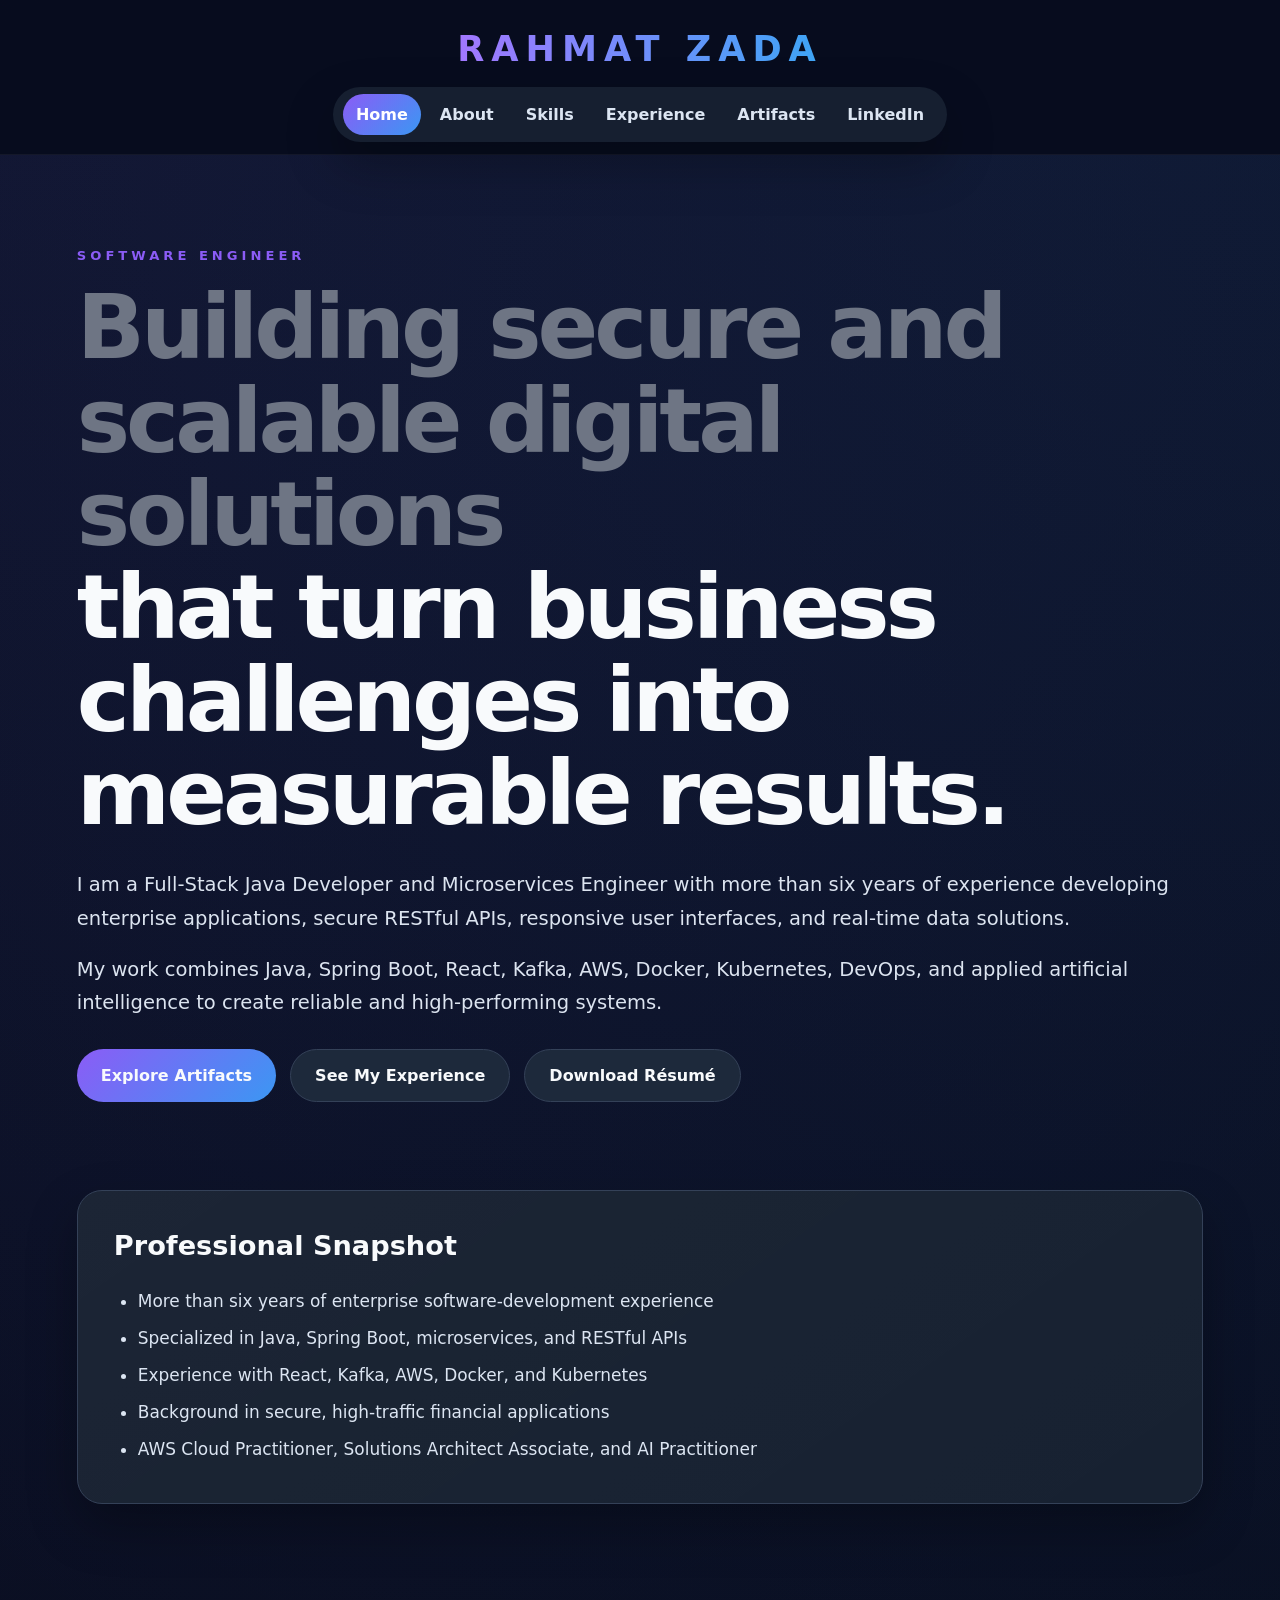
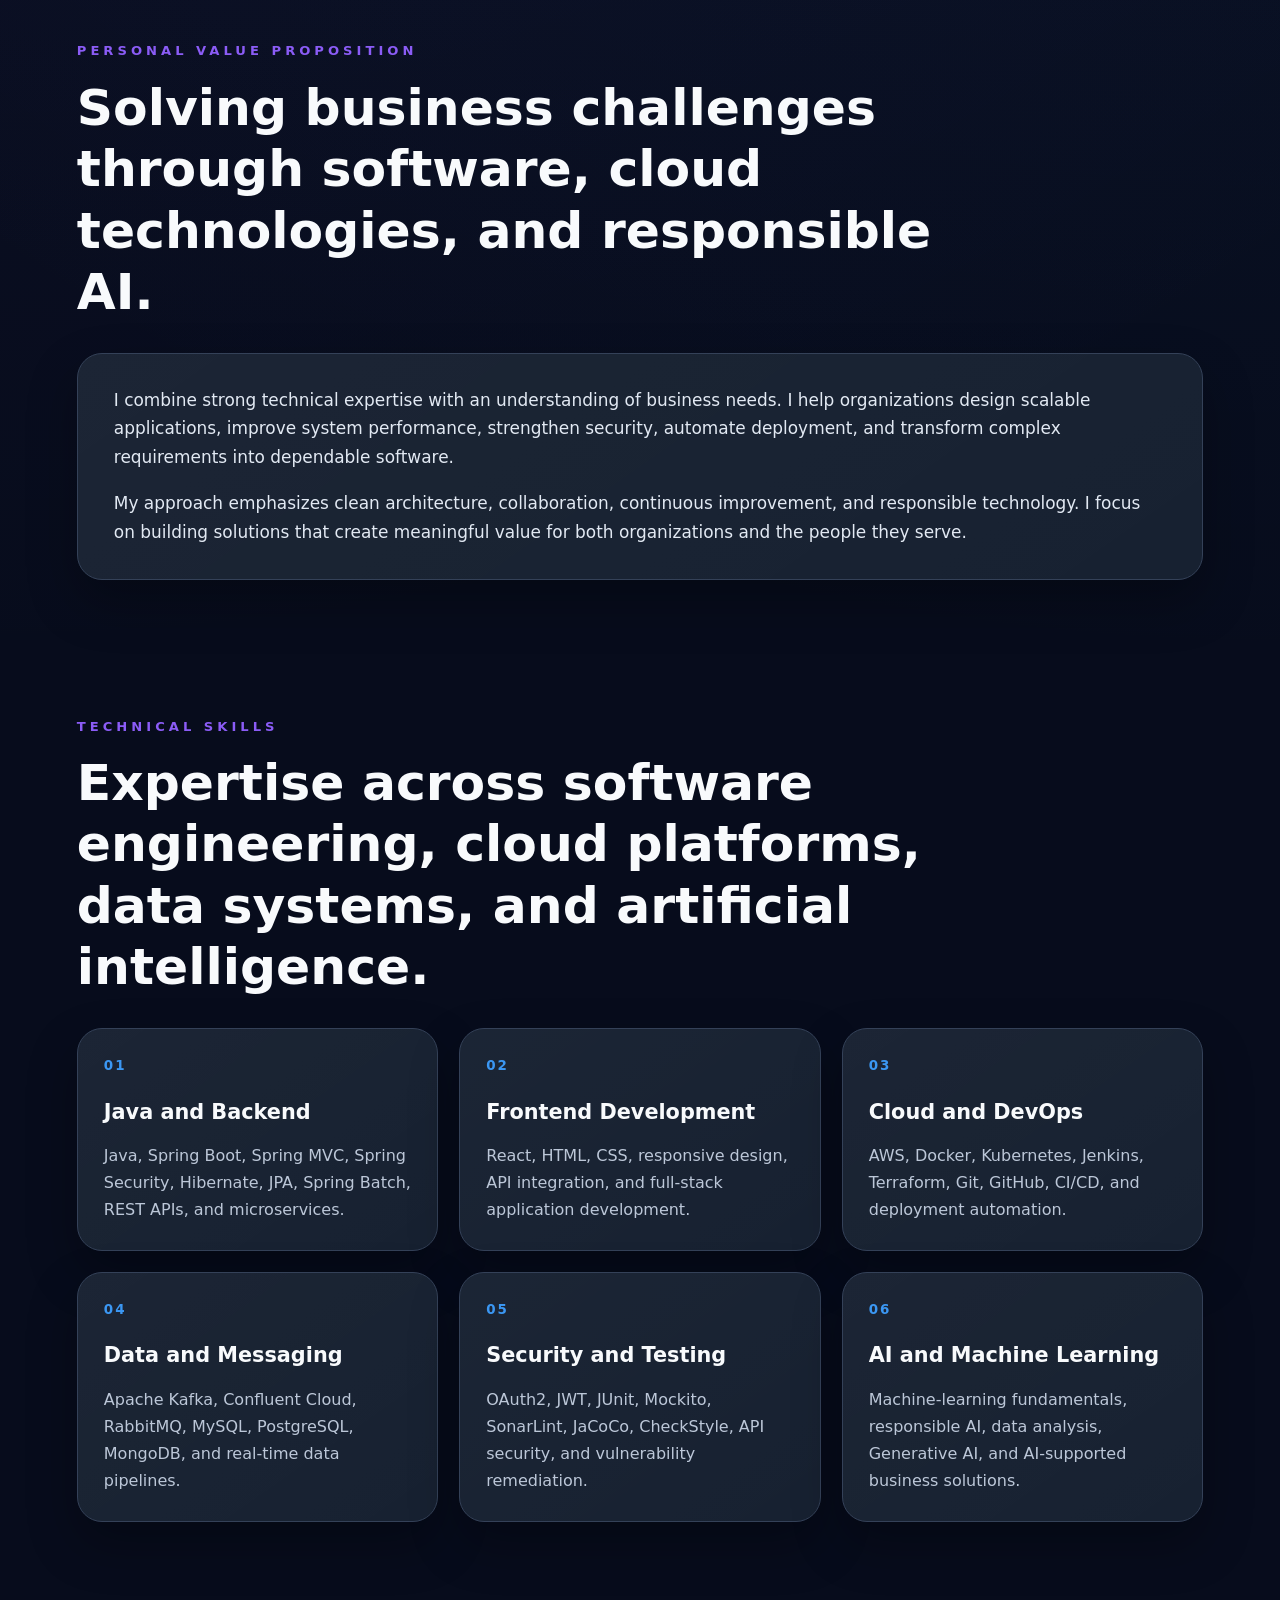
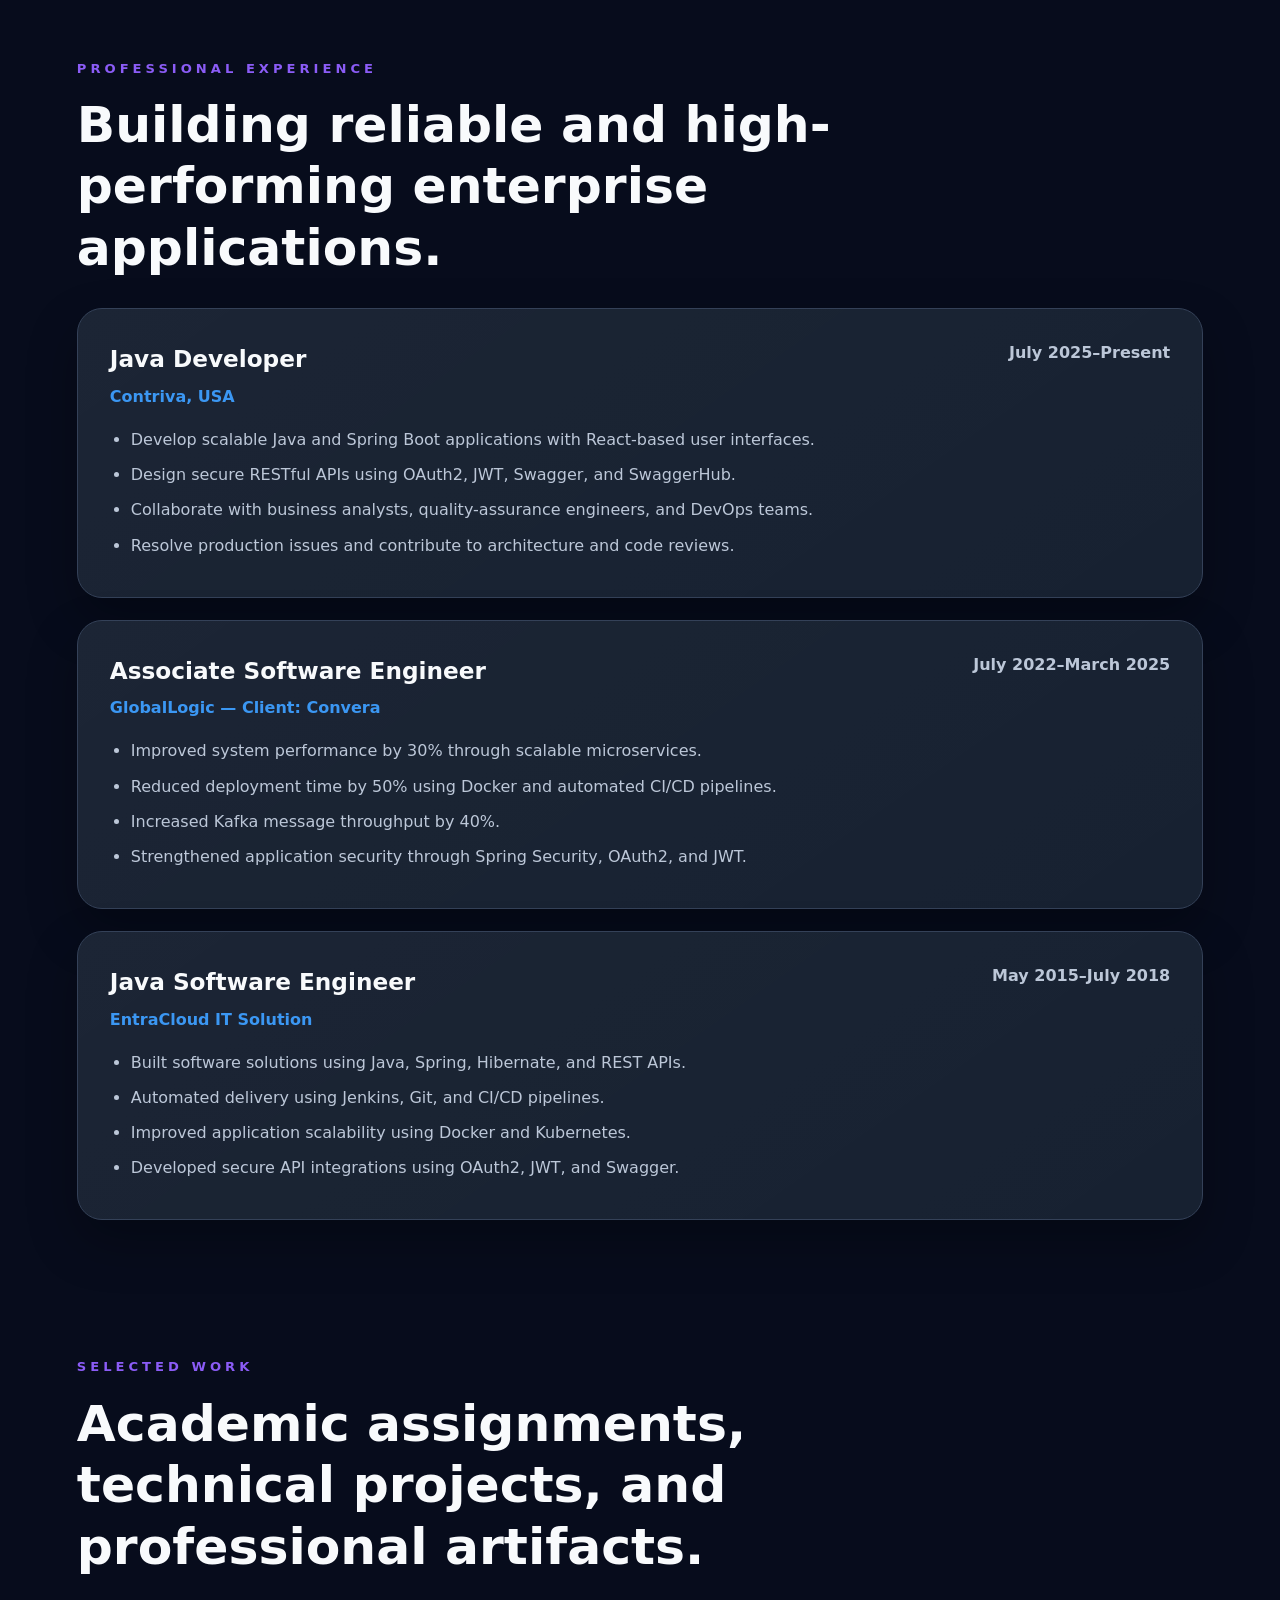
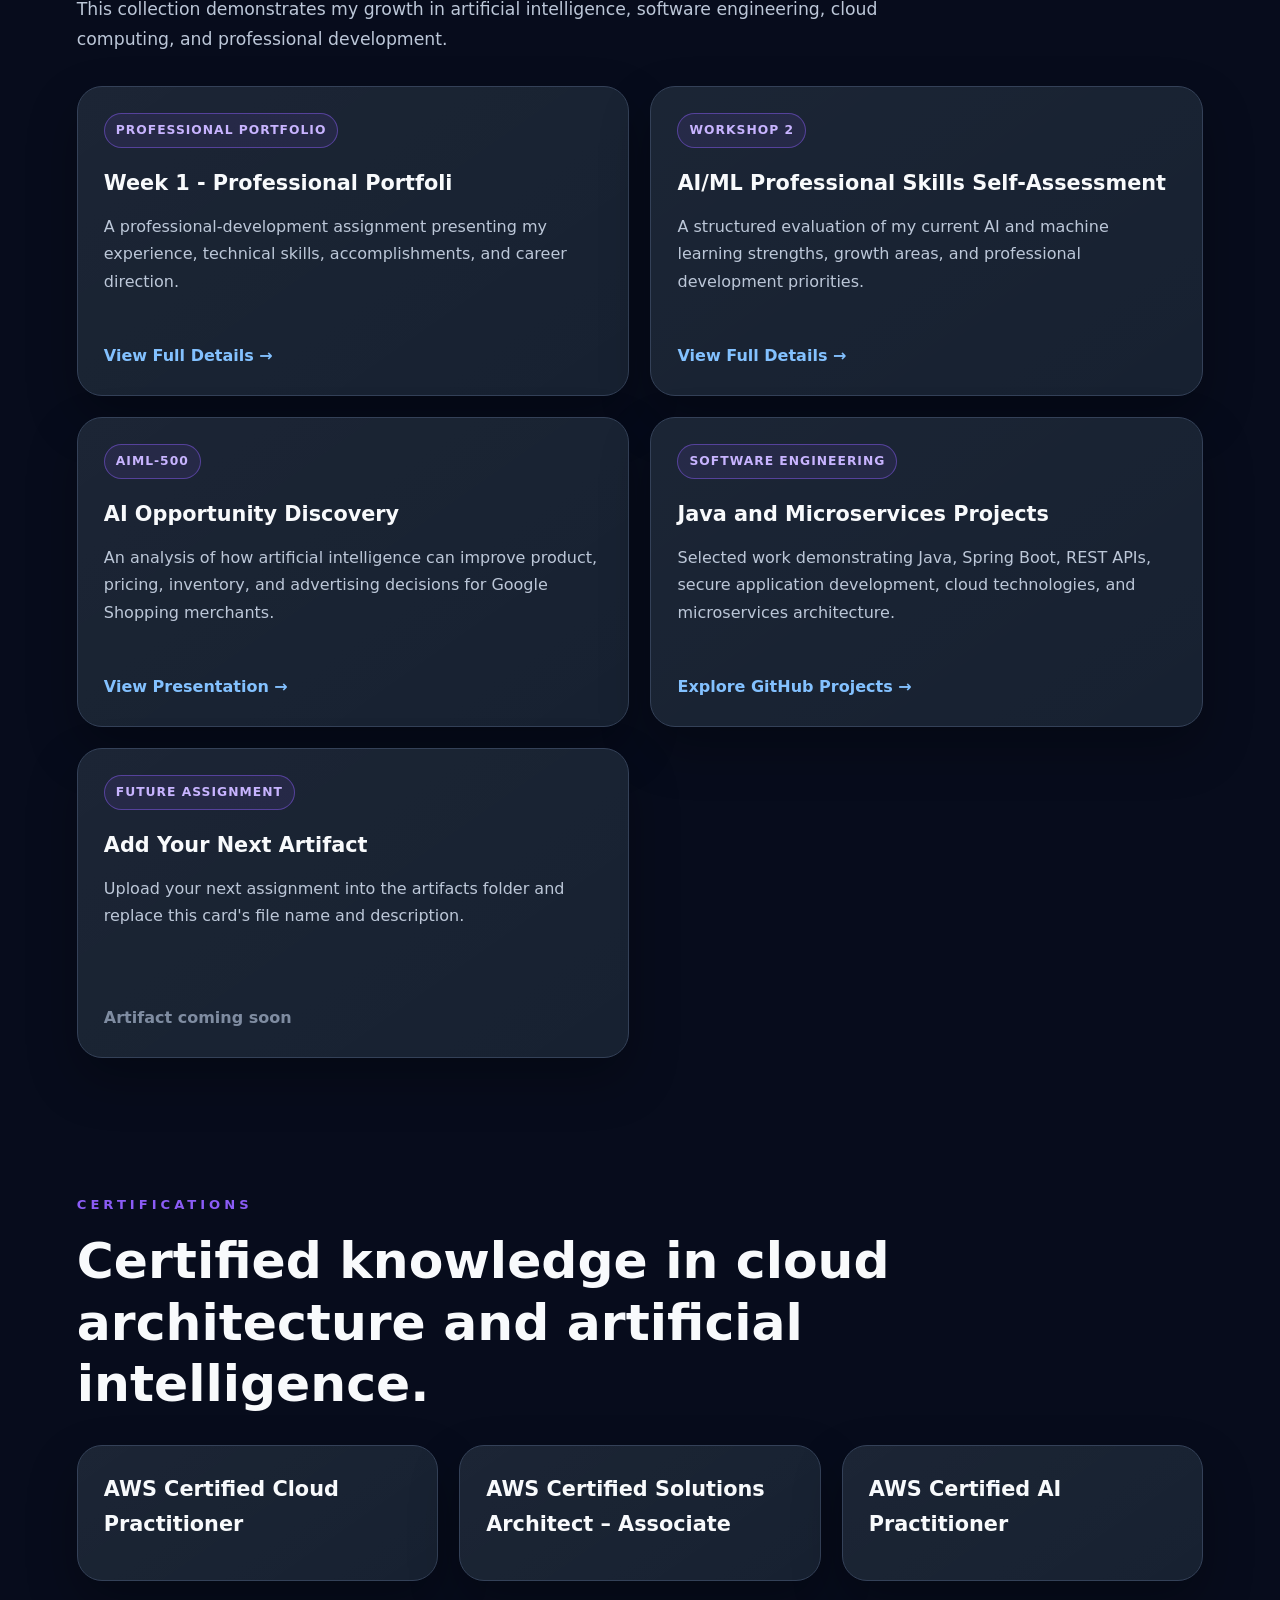
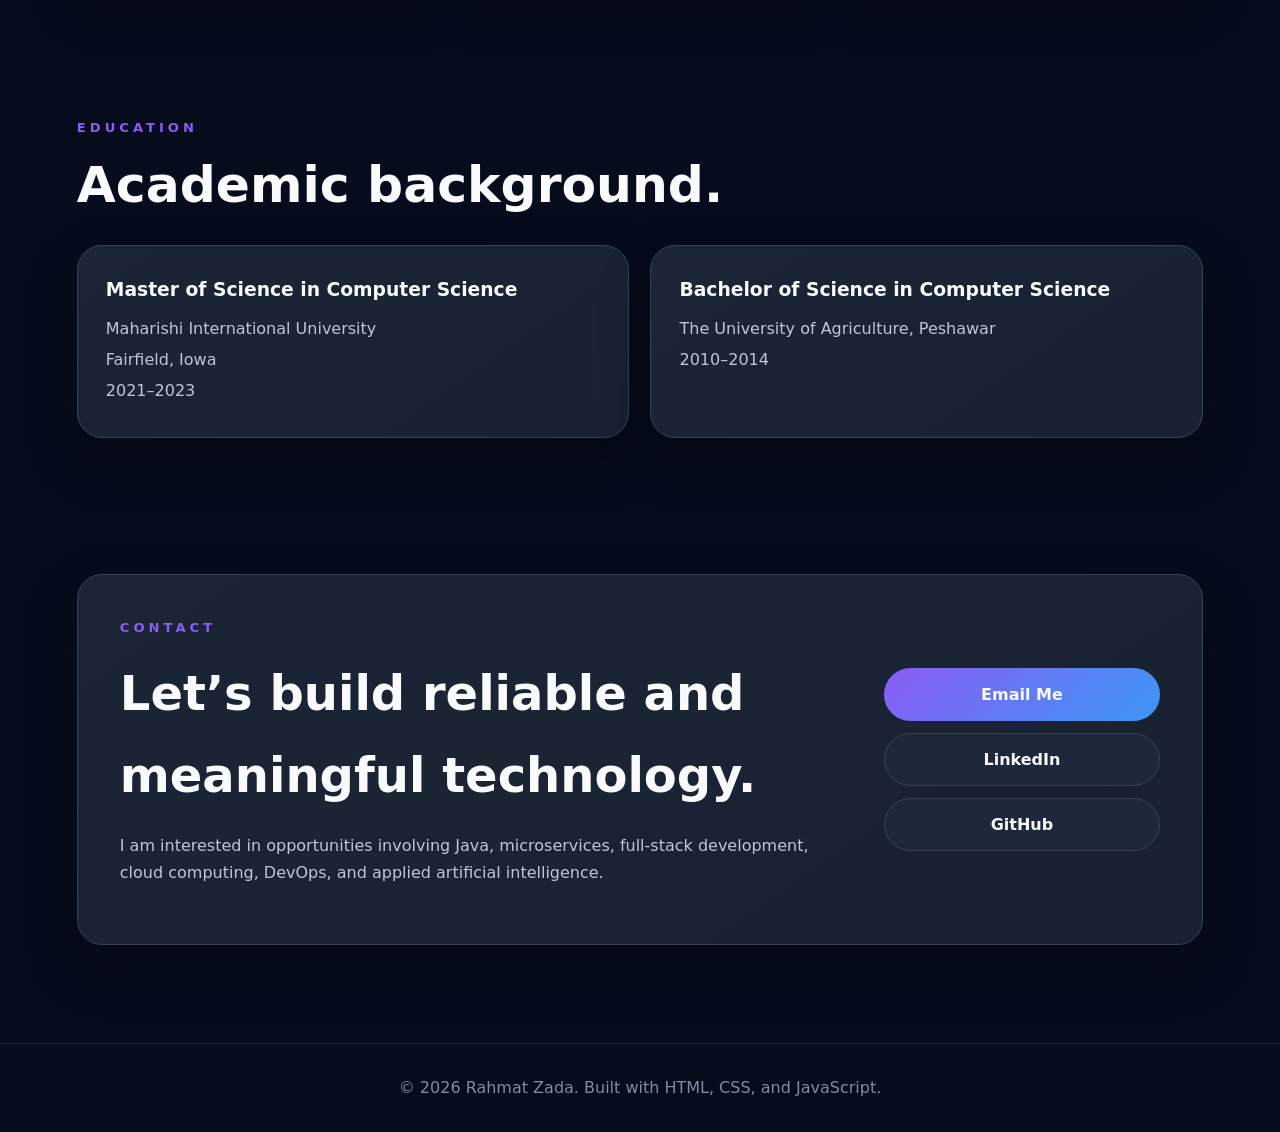
==== index.html @ 82fbfd52 "Update index.html" ====
<!DOCTYPE html>
<html lang="en">
<head>
  <meta charset="UTF-8">

  <meta
    name="viewport"
    content="width=device-width, initial-scale=1.0"
  >

  <meta
    name="description"
    content="Professional portfolio of Rahmat Zada, Full-Stack Java Developer and Microservices Engineer."
  >

  <title>Rahmat Zada | Software Engineer</title>

  <link rel="stylesheet" href="style.css">
</head>

<body>
  <header class="site-header">
    <div class="header-container">
      <a class="name-logo" href="#home">
        RAHMAT ZADA
      </a>

      <button
        class="menu-button"
        id="menuButton"
        aria-label="Open navigation menu"
        aria-expanded="false"
      >
        ☰
      </button>

      <nav class="navigation" id="navigation">
        <a href="#home">Home</a>
        <a href="#about">About</a>
        <a href="#skills">Skills</a>
        <a href="#experience">Experience</a>
        <a href="#artifacts">Artifacts</a>

        <a
          href="https://www.linkedin.com/in/rahmat-zada"
          target="_blank"
          rel="noopener noreferrer"
        >
          LinkedIn
        </a>
      </nav>
    </div>
  </header>

  <main>
    <section class="hero section" id="home">
      <div class="container">
        <p class="section-label">Software Engineer</p>

        <h1>
          <span class="muted-heading">
            Building secure and scalable digital solutions
          </span>

          <span>
            that turn business challenges into measurable results.
          </span>
        </h1>

        <div class="hero-description">
          <p>
            I am a Full-Stack Java Developer and Microservices Engineer
            with more than six years of experience developing enterprise
            applications, secure RESTful APIs, responsive user interfaces,
            and real-time data solutions.
          </p>

          <p>
            My work combines Java, Spring Boot, React, Kafka, AWS,
            Docker, Kubernetes, DevOps, and applied artificial
            intelligence to create reliable and high-performing systems.
          </p>
        </div>

        <div class="button-group">
          <a class="button primary-button" href="#artifacts">
            Explore Artifacts
          </a>

          <a class="button secondary-button" href="#experience">
            See My Experience
          </a>

          <a
            class="button secondary-button"
            href="resume/Rahmat-Zada-Resume.docx"
            download
          >
            Download Résumé
          </a>
        </div>
      </div>
    </section>

    <section class="section snapshot-section">
      <div class="container">
        <article class="card snapshot-card">
          <h2>Professional Snapshot</h2>

          <ul>
            <li>
              More than six years of enterprise software-development
              experience
            </li>

            <li>
              Specialized in Java, Spring Boot, microservices, and
              RESTful APIs
            </li>

            <li>
              Experience with React, Kafka, AWS, Docker, and Kubernetes
            </li>

            <li>
              Background in secure, high-traffic financial applications
            </li>

            <li>
              AWS Cloud Practitioner, Solutions Architect Associate,
              and AI Practitioner
            </li>
          </ul>
        </article>
      </div>
    </section>

    <section class="section" id="about">
      <div class="container">
        <p class="section-label">Personal Value Proposition</p>

        <h2 class="section-title">
          Solving business challenges through software, cloud
          technologies, and responsible AI.
        </h2>

        <article class="card content-card">
          <p>
            I combine strong technical expertise with an understanding
            of business needs. I help organizations design scalable
            applications, improve system performance, strengthen
            security, automate deployment, and transform complex
            requirements into dependable software.
          </p>

          <p>
            My approach emphasizes clean architecture, collaboration,
            continuous improvement, and responsible technology. I focus
            on building solutions that create meaningful value for both
            organizations and the people they serve.
          </p>
        </article>
      </div>
    </section>

    <section class="section" id="skills">
      <div class="container">
        <p class="section-label">Technical Skills</p>

        <h2 class="section-title">
          Expertise across software engineering, cloud platforms,
          data systems, and artificial intelligence.
        </h2>

        <div class="card-grid">
          <article class="card skill-card">
            <span class="card-number">01</span>
            <h3>Java and Backend</h3>

            <p>
              Java, Spring Boot, Spring MVC, Spring Security,
              Hibernate, JPA, Spring Batch, REST APIs, and
              microservices.
            </p>
          </article>

          <article class="card skill-card">
            <span class="card-number">02</span>
            <h3>Frontend Development</h3>

            <p>
              React, HTML, CSS, responsive design, API integration,
              and full-stack application development.
            </p>
          </article>

          <article class="card skill-card">
            <span class="card-number">03</span>
            <h3>Cloud and DevOps</h3>

            <p>
              AWS, Docker, Kubernetes, Jenkins, Terraform, Git,
              GitHub, CI/CD, and deployment automation.
            </p>
          </article>

          <article class="card skill-card">
            <span class="card-number">04</span>
            <h3>Data and Messaging</h3>

            <p>
              Apache Kafka, Confluent Cloud, RabbitMQ, MySQL,
              PostgreSQL, MongoDB, and real-time data pipelines.
            </p>
          </article>

          <article class="card skill-card">
            <span class="card-number">05</span>
            <h3>Security and Testing</h3>

            <p>
              OAuth2, JWT, JUnit, Mockito, SonarLint, JaCoCo,
              CheckStyle, API security, and vulnerability remediation.
            </p>
          </article>

          <article class="card skill-card">
            <span class="card-number">06</span>
            <h3>AI and Machine Learning</h3>

            <p>
              Machine-learning fundamentals, responsible AI,
              data analysis, Generative AI, and AI-supported
              business solutions.
            </p>
          </article>
        </div>
      </div>
    </section>

    <section class="section" id="experience">
      <div class="container">
        <p class="section-label">Professional Experience</p>

        <h2 class="section-title">
          Building reliable and high-performing enterprise applications.
        </h2>

        <div class="experience-list">
          <article class="card experience-card">
            <div class="experience-heading">
              <div>
                <h3>Java Developer</h3>
                <p class="company">Contriva, USA</p>
              </div>

              <p class="date">July 2025–Present</p>
            </div>

            <ul>
              <li>
                Develop scalable Java and Spring Boot applications
                with React-based user interfaces.
              </li>

              <li>
                Design secure RESTful APIs using OAuth2, JWT,
                Swagger, and SwaggerHub.
              </li>

              <li>
                Collaborate with business analysts, quality-assurance
                engineers, and DevOps teams.
              </li>

              <li>
                Resolve production issues and contribute to
                architecture and code reviews.
              </li>
            </ul>
          </article>

          <article class="card experience-card">
            <div class="experience-heading">
              <div>
                <h3>Associate Software Engineer</h3>
                <p class="company">
                  GlobalLogic — Client: Convera
                </p>
              </div>

              <p class="date">July 2022–March 2025</p>
            </div>

            <ul>
              <li>
                Improved system performance by 30% through scalable
                microservices.
              </li>

              <li>
                Reduced deployment time by 50% using Docker and
                automated CI/CD pipelines.
              </li>

              <li>
                Increased Kafka message throughput by 40%.
              </li>

              <li>
                Strengthened application security through Spring
                Security, OAuth2, and JWT.
              </li>
            </ul>
          </article>

          <article class="card experience-card">
            <div class="experience-heading">
              <div>
                <h3>Java Software Engineer</h3>
                <p class="company">EntraCloud IT Solution</p>
              </div>

              <p class="date">May 2015–July 2018</p>
            </div>

            <ul>
              <li>
                Built software solutions using Java, Spring,
                Hibernate, and REST APIs.
              </li>

              <li>
                Automated delivery using Jenkins, Git, and
                CI/CD pipelines.
              </li>

              <li>
                Improved application scalability using Docker
                and Kubernetes.
              </li>

              <li>
                Developed secure API integrations using OAuth2,
                JWT, and Swagger.
              </li>
            </ul>
          </article>
        </div>
      </div>
    </section>

    <section class="section" id="artifacts">
      <div class="container">
        <p class="section-label">Selected Work</p>

        <h2 class="section-title">
          Academic assignments, technical projects, and professional
          artifacts.
        </h2>

        <p class="section-description">
          This collection demonstrates my growth in artificial
          intelligence, software engineering, cloud computing,
          and professional development.
        </p>

        <div class="artifact-grid">
          <article class="card artifact-card">
            <span class="artifact-category">Professional Portfolio</span>

            <h3>Week 1 - Professional Portfoli</h3>

            <p>
              A professional-development assignment presenting my
              experience, technical skills, accomplishments, and
              career direction.
            </p>

           <a
    class="artifact-link"
    href="artifact-pages/week-1-professional-portfolio.html"
>
    View Full Details →
</a>
          </article>

          <article class="card artifact-card">
  <span class="artifact-category">
    WORKSHOP 2
  </span>

  <h3>
    AI/ML Professional Skills Self-Assessment
  </h3>

  <p>
    A structured evaluation of my current AI and machine learning
    strengths, growth areas, and professional development priorities.
  </p>

  <a
    class="artifact-link"
    href="artifact-pages/week-2-skills-self-assessment.html"
  >
    View Full Details →
  </a>
</article>
          <article class="card artifact-card">
            <span class="artifact-category">AIML-500</span>

            <h3>AI Opportunity Discovery</h3>

            <p>
              An analysis of how artificial intelligence can improve
              product, pricing, inventory, and advertising decisions
              for Google Shopping merchants.
            </p>

            <a
              class="artifact-link"
              href="artifacts/AI-Opportunity-Discovery.pptx"
              target="_blank"
            >
              View Presentation →
            </a>
          </article>

          <article class="card artifact-card">
            <span class="artifact-category">Software Engineering</span>

            <h3>Java and Microservices Projects</h3>

            <p>
              Selected work demonstrating Java, Spring Boot, REST APIs,
              secure application development, cloud technologies,
              and microservices architecture.
            </p>

            <a
              class="artifact-link"
              href="https://github.com/zem5399?tab=repositories"
              target="_blank"
              rel="noopener noreferrer"
            >
              Explore GitHub Projects →
            </a>
          </article>

          <article class="card artifact-card">
            <span class="artifact-category">Future Assignment</span>

            <h3>Add Your Next Artifact</h3>

            <p>
              Upload your next assignment into the artifacts folder
              and replace this card's file name and description.
            </p>

            <span class="inactive-link">
              Artifact coming soon
            </span>
          </article>
        </div>
      </div>
    </section>

    <section class="section" id="certifications">
      <div class="container">
        <p class="section-label">Certifications</p>

        <h2 class="section-title">
          Certified knowledge in cloud architecture and artificial
          intelligence.
        </h2>

        <div class="certification-grid">
          <article class="card certification-card">
            <h3>AWS Certified Cloud Practitioner</h3>
          </article>

          <article class="card certification-card">
            <h3>AWS Certified Solutions Architect – Associate</h3>
          </article>

          <article class="card certification-card">
            <h3>AWS Certified AI Practitioner</h3>
          </article>
        </div>
      </div>
    </section>

    <section class="section" id="education">
      <div class="container">
        <p class="section-label">Education</p>

        <h2 class="section-title">Academic background.</h2>

        <div class="education-grid">
          <article class="card education-card">
            <h3>Master of Science in Computer Science</h3>
            <p>Maharishi International University</p>
            <p>Fairfield, Iowa</p>
            <p>2021–2023</p>
          </article>

          <article class="card education-card">
            <h3>Bachelor of Science in Computer Science</h3>
            <p>The University of Agriculture, Peshawar</p>
            <p>2010–2014</p>
          </article>
        </div>
      </div>
    </section>

    <section class="section" id="contact">
      <div class="container">
        <article class="card contact-card">
          <div>
            <p class="section-label">Contact</p>

            <h2>
              Let’s build reliable and meaningful technology.
            </h2>

            <p>
              I am interested in opportunities involving Java,
              microservices, full-stack development, cloud computing,
              DevOps, and applied artificial intelligence.
            </p>
          </div>

          <div class="contact-buttons">
            <a
              class="button primary-button"
              href="mailto:rahmat.zada5399@gmail.com"
            >
              Email Me
            </a>

            <a
              class="button secondary-button"
              href="https://www.linkedin.com/in/rahmat-zada"
              target="_blank"
              rel="noopener noreferrer"
            >
              LinkedIn
            </a>

            <a
              class="button secondary-button"
              href="https://github.com/zem5399"
              target="_blank"
              rel="noopener noreferrer"
            >
              GitHub
            </a>
          </div>
        </article>
      </div>
    </section>
  </main>

  <footer>
    <div class="container">
      © <span id="currentYear"></span> Rahmat Zada.
      Built with HTML, CSS, and JavaScript.
    </div>
  </footer>

  <script src="script.js"></script>
</body>
</html>
---- style.css ----
:root {
  --background: #070c1c;
  --background-soft: #0c1425;
  --card: #172131;
  --card-hover: #1d293b;
  --border: #344158;
  --primary: #8b5cf6;
  --secondary: #3b97f3;
  --text: #f8fafc;
  --muted: #bcc7d8;
  --soft-text: #7f8ca1;
  --shadow: 0 22px 50px rgba(0, 0, 0, 0.28);
}

* {
  box-sizing: border-box;
  scroll-behavior: smooth;
}

html {
  scroll-padding-top: 130px;
}

body {
  margin: 0;
  color: var(--text);
  background:
    radial-gradient(
      circle at top right,
      rgba(59, 151, 243, 0.09),
      transparent 30%
    ),
    radial-gradient(
      circle at top left,
      rgba(139, 92, 246, 0.08),
      transparent 30%
    ),
    var(--background);
  font-family:
    Inter, system-ui, -apple-system, BlinkMacSystemFont,
    "Segoe UI", sans-serif;
  line-height: 1.7;
}

a {
  color: inherit;
  text-decoration: none;
}

.container,
.header-container {
  width: min(1200px, 88%);
  margin: auto;
}

.site-header {
  position: sticky;
  top: 0;
  z-index: 1000;
  padding: 19px 0 12px;
  background: rgba(7, 12, 28, 0.9);
  border-bottom: 1px solid rgba(255, 255, 255, 0.05);
  backdrop-filter: blur(18px);
}

.header-container {
  text-align: center;
}

.name-logo {
  display: inline-block;
  margin-bottom: 8px;
  font-size: clamp(1.5rem, 4vw, 2.2rem);
  font-weight: 900;
  letter-spacing: 7px;
  background: linear-gradient(90deg, #a277ff, #3da5f5);
  -webkit-background-clip: text;
  color: transparent;
}

.navigation {
  display: flex;
  justify-content: center;
  gap: 6px;
  width: fit-content;
  margin: auto;
  padding: 7px 10px;
  border-radius: 999px;
  background: rgba(23, 33, 49, 0.96);
  box-shadow: var(--shadow);
}

.navigation a {
  padding: 7px 13px;
  border-radius: 999px;
  color: #dce5f2;
  font-weight: 750;
  transition: 0.25s ease;
}

.navigation a:hover,
.navigation a.active {
  color: white;
  background: linear-gradient(
    135deg,
    var(--primary),
    var(--secondary)
  );
}

.menu-button {
  display: none;
  margin: auto;
  border: 0;
  color: white;
  background: transparent;
  font-size: 1.6rem;
  cursor: pointer;
}

.section {
  padding: 68px 0;
}

.hero {
  padding-top: 90px;
}

.hero h1 {
  max-width: 1150px;
  margin: 0;
  font-size: clamp(3rem, 7vw, 6.3rem);
  line-height: 1.04;
  letter-spacing: -4px;
}

.hero h1 span {
  display: block;
}

.muted-heading {
  color: #6e7584;
}

.hero-description {
  max-width: 1100px;
  margin-top: 28px;
  color: #dce4f0;
  font-size: clamp(1.05rem, 2vw, 1.22rem);
}

.hero-description p {
  margin: 0 0 18px;
}

.section-label {
  margin: 0 0 14px;
  color: var(--primary);
  font-size: 0.82rem;
  font-weight: 900;
  letter-spacing: 4px;
  text-transform: uppercase;
}

.section-title {
  max-width: 920px;
  margin: 0 0 30px;
  font-size: clamp(2rem, 4vw, 3.15rem);
  line-height: 1.22;
}

.section-description {
  max-width: 850px;
  margin: -12px 0 32px;
  color: var(--muted);
  font-size: 1.08rem;
}

.button-group {
  display: flex;
  flex-wrap: wrap;
  gap: 14px;
  margin-top: 30px;
}

.button {
  display: inline-flex;
  align-items: center;
  justify-content: center;
  min-height: 53px;
  padding: 0 24px;
  border: 1px solid var(--border);
  border-radius: 999px;
  font-weight: 800;
  transition: 0.25s ease;
}

.button:hover {
  transform: translateY(-3px);
  box-shadow: var(--shadow);
}

.primary-button {
  border: 0;
  background: linear-gradient(
    135deg,
    var(--primary),
    var(--secondary)
  );
}

.secondary-button {
  background: var(--card-hover);
}

.card {
  border: 1px solid var(--border);
  border-radius: 25px;
  background:
    linear-gradient(
      145deg,
      rgba(255, 255, 255, 0.018),
      rgba(255, 255, 255, 0)
    ),
    var(--card);
  box-shadow: var(--shadow);
}

.snapshot-section {
  padding-top: 20px;
}

.snapshot-card,
.content-card {
  padding: 32px 36px;
}

.snapshot-card h2 {
  margin: 0 0 18px;
  font-size: 1.7rem;
}

.snapshot-card ul {
  margin: 0;
  padding-left: 24px;
  color: #dce5f2;
  font-size: 1.06rem;
}

.snapshot-card li {
  margin-bottom: 8px;
}

.content-card {
  color: #e2e9f3;
  font-size: 1.06rem;
}

.content-card p:first-child {
  margin-top: 0;
}

.content-card p:last-child {
  margin-bottom: 0;
}

.card-grid,
.artifact-grid,
.certification-grid {
  display: grid;
  grid-template-columns: repeat(3, 1fr);
  gap: 21px;
}

.skill-card,
.artifact-card,
.certification-card {
  padding: 26px;
  transition: 0.25s ease;
}

.skill-card:hover,
.artifact-card:hover,
.certification-card:hover {
  transform: translateY(-6px);
  border-color: var(--secondary);
  background: var(--card-hover);
}

.card-number {
  display: block;
  margin-bottom: 17px;
  color: var(--secondary);
  font-size: 0.84rem;
  font-weight: 900;
  letter-spacing: 2px;
}

.skill-card h3,
.artifact-card h3,
.certification-card h3 {
  margin: 0 0 12px;
  font-size: 1.3rem;
}

.skill-card p,
.artifact-card p {
  margin: 0;
  color: var(--muted);
}

.experience-list {
  display: grid;
  gap: 22px;
}

.experience-card {
  padding: 30px 32px;
}

.experience-heading {
  display: flex;
  justify-content: space-between;
  gap: 20px;
  flex-wrap: wrap;
}

.experience-heading h3 {
  margin: 0;
  font-size: 1.45rem;
}

.company {
  margin: 4px 0 0;
  color: var(--secondary);
  font-weight: 800;
}

.date {
  margin: 0;
  color: var(--muted);
  font-weight: 750;
}

.experience-card ul {
  margin-bottom: 0;
  padding-left: 21px;
  color: var(--muted);
}

.experience-card li {
  margin-bottom: 8px;
}

.artifact-grid {
  grid-template-columns: repeat(2, 1fr);
}

.artifact-card {
  display: flex;
  flex-direction: column;
  min-height: 310px;
}

.artifact-category {
  width: fit-content;
  margin-bottom: 18px;
  padding: 6px 11px;
  border: 1px solid rgba(139, 92, 246, 0.48);
  border-radius: 999px;
  color: #c8b4ff;
  background: rgba(139, 92, 246, 0.1);
  font-size: 0.77rem;
  font-weight: 850;
  letter-spacing: 1px;
  text-transform: uppercase;
}

.artifact-card p {
  flex-grow: 1;
}

.artifact-link,
.inactive-link {
  display: inline-block;
  width: fit-content;
  margin-top: 22px;
  font-weight: 850;
}

.artifact-link {
  color: #83c1ff;
}

.artifact-link:hover {
  color: white;
}

.inactive-link {
  color: var(--soft-text);
}

.education-grid {
  display: grid;
  grid-template-columns: 1fr 1fr;
  gap: 21px;
}

.education-card {
  padding: 28px;
}

.education-card h3 {
  margin: 0 0 9px;
}

.education-card p {
  margin: 4px 0;
  color: var(--muted);
}

.contact-card {
  display: grid;
  grid-template-columns: 1.45fr 0.55fr;
  gap: 35px;
  align-items: center;
  padding: 42px;
}

.contact-card h2 {
  margin: 0 0 12px;
  font-size: clamp(2rem, 4vw, 3rem);
}

.contact-card > div > p:last-child {
  color: var(--muted);
}

.contact-buttons {
  display: grid;
  gap: 12px;
}

footer {
  margin-top: 30px;
  padding: 30px 0;
  border-top: 1px solid rgba(255, 255, 255, 0.09);
  color: var(--soft-text);
  text-align: center;
}

@media (max-width: 900px) {
  .card-grid,
  .certification-grid {
    grid-template-columns: repeat(2, 1fr);
  }

  .contact-card {
    grid-template-columns: 1fr;
  }

  .hero h1 {
    letter-spacing: -2px;
  }
}

@media (max-width: 720px) {
  html {
    scroll-padding-top: 30px;
  }

  .site-header {
    position: relative;
  }

  .menu-button {
    display: block;
  }

  .navigation {
    display: none;
    width: 100%;
    margin-top: 12px;
    padding: 15px;
    border-radius: 18px;
    flex-direction: column;
  }

  .navigation.open {
    display: flex;
  }

  .navigation a {
    width: 100%;
  }

  .hero {
    padding-top: 50px;
  }

  .hero h1 {
    font-size: 3rem;
    letter-spacing: -1px;
  }

  .artifact-grid,
  .education-grid {
    grid-template-columns: 1fr;
  }
}

@media (max-width: 550px) {
  .container,
  .header-container {
    width: 92%;
  }

  .card-grid,
  .certification-grid {
    grid-template-columns: 1fr;
  }

  .snapshot-card,
  .content-card,
  .experience-card,
  .contact-card {
    padding: 25px;
  }

  .name-logo {
    font-size: 1.35rem;
    letter-spacing: 4px;
  }
}
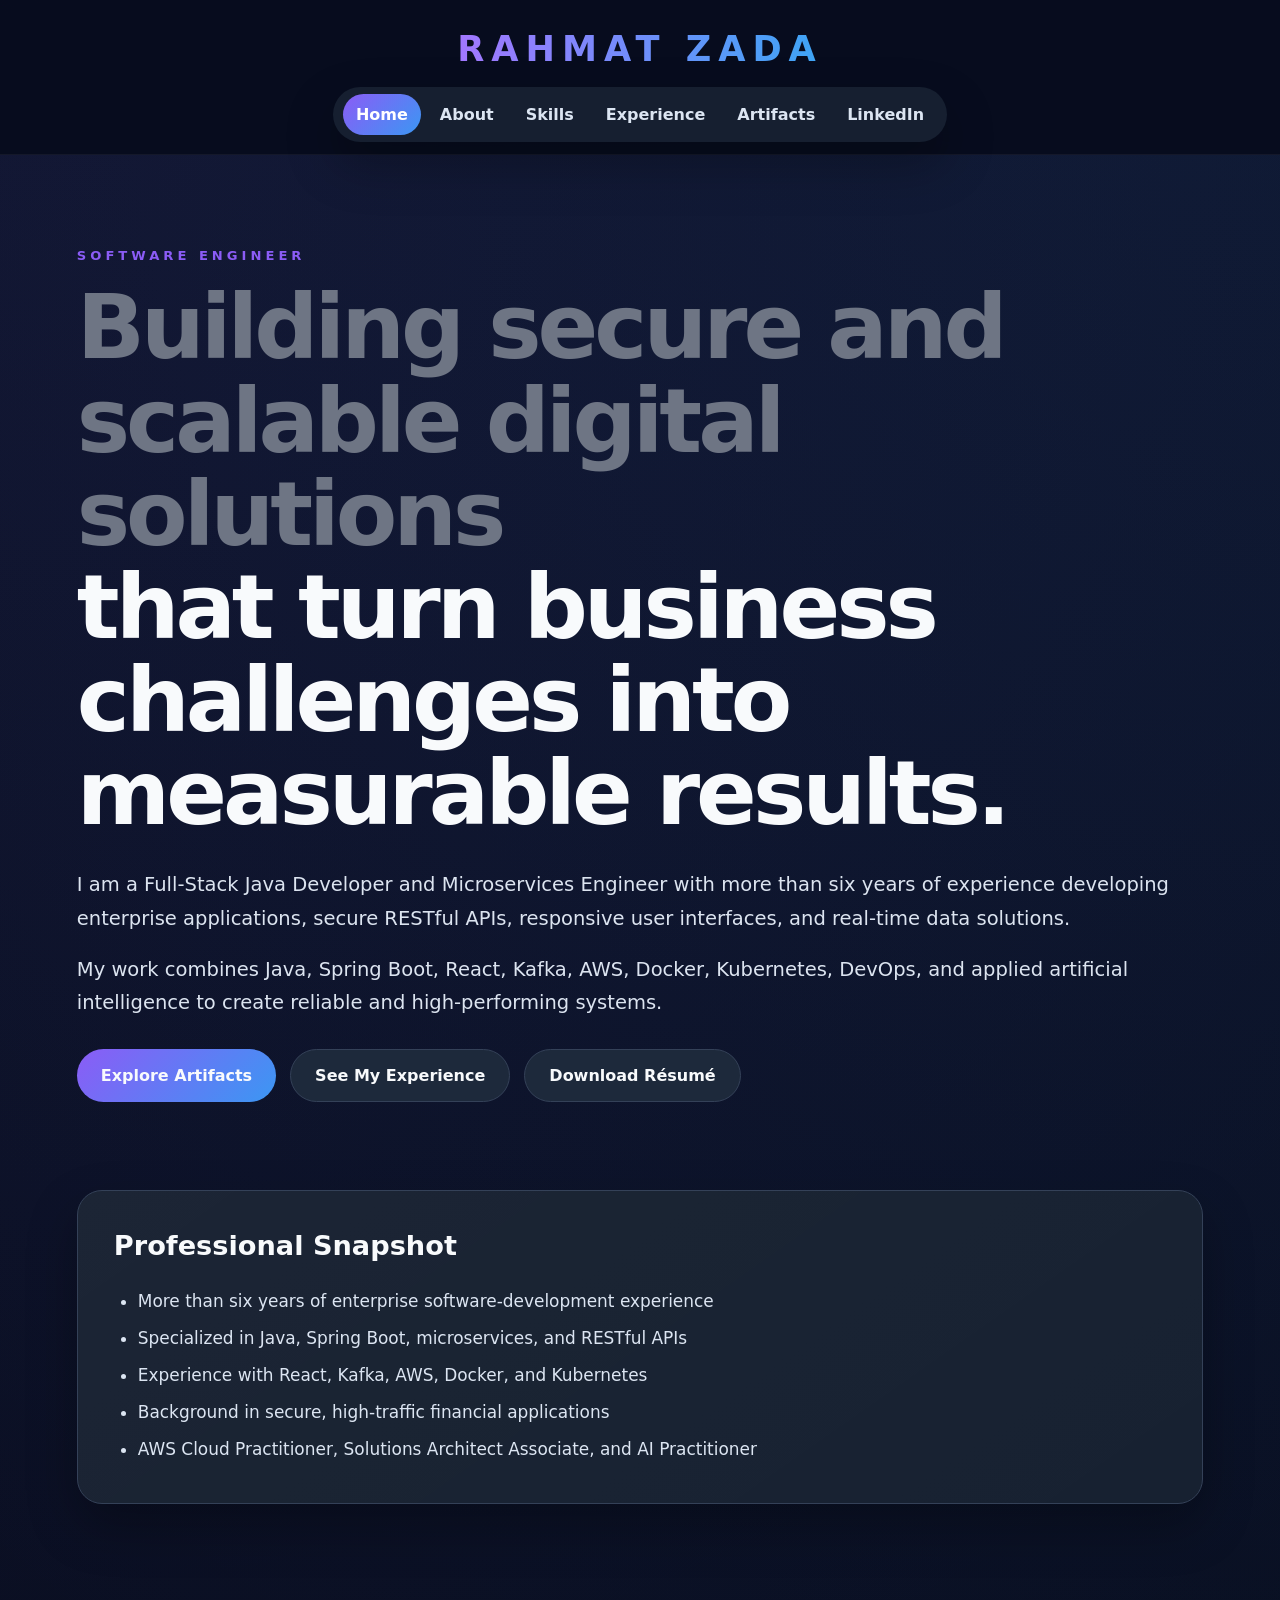
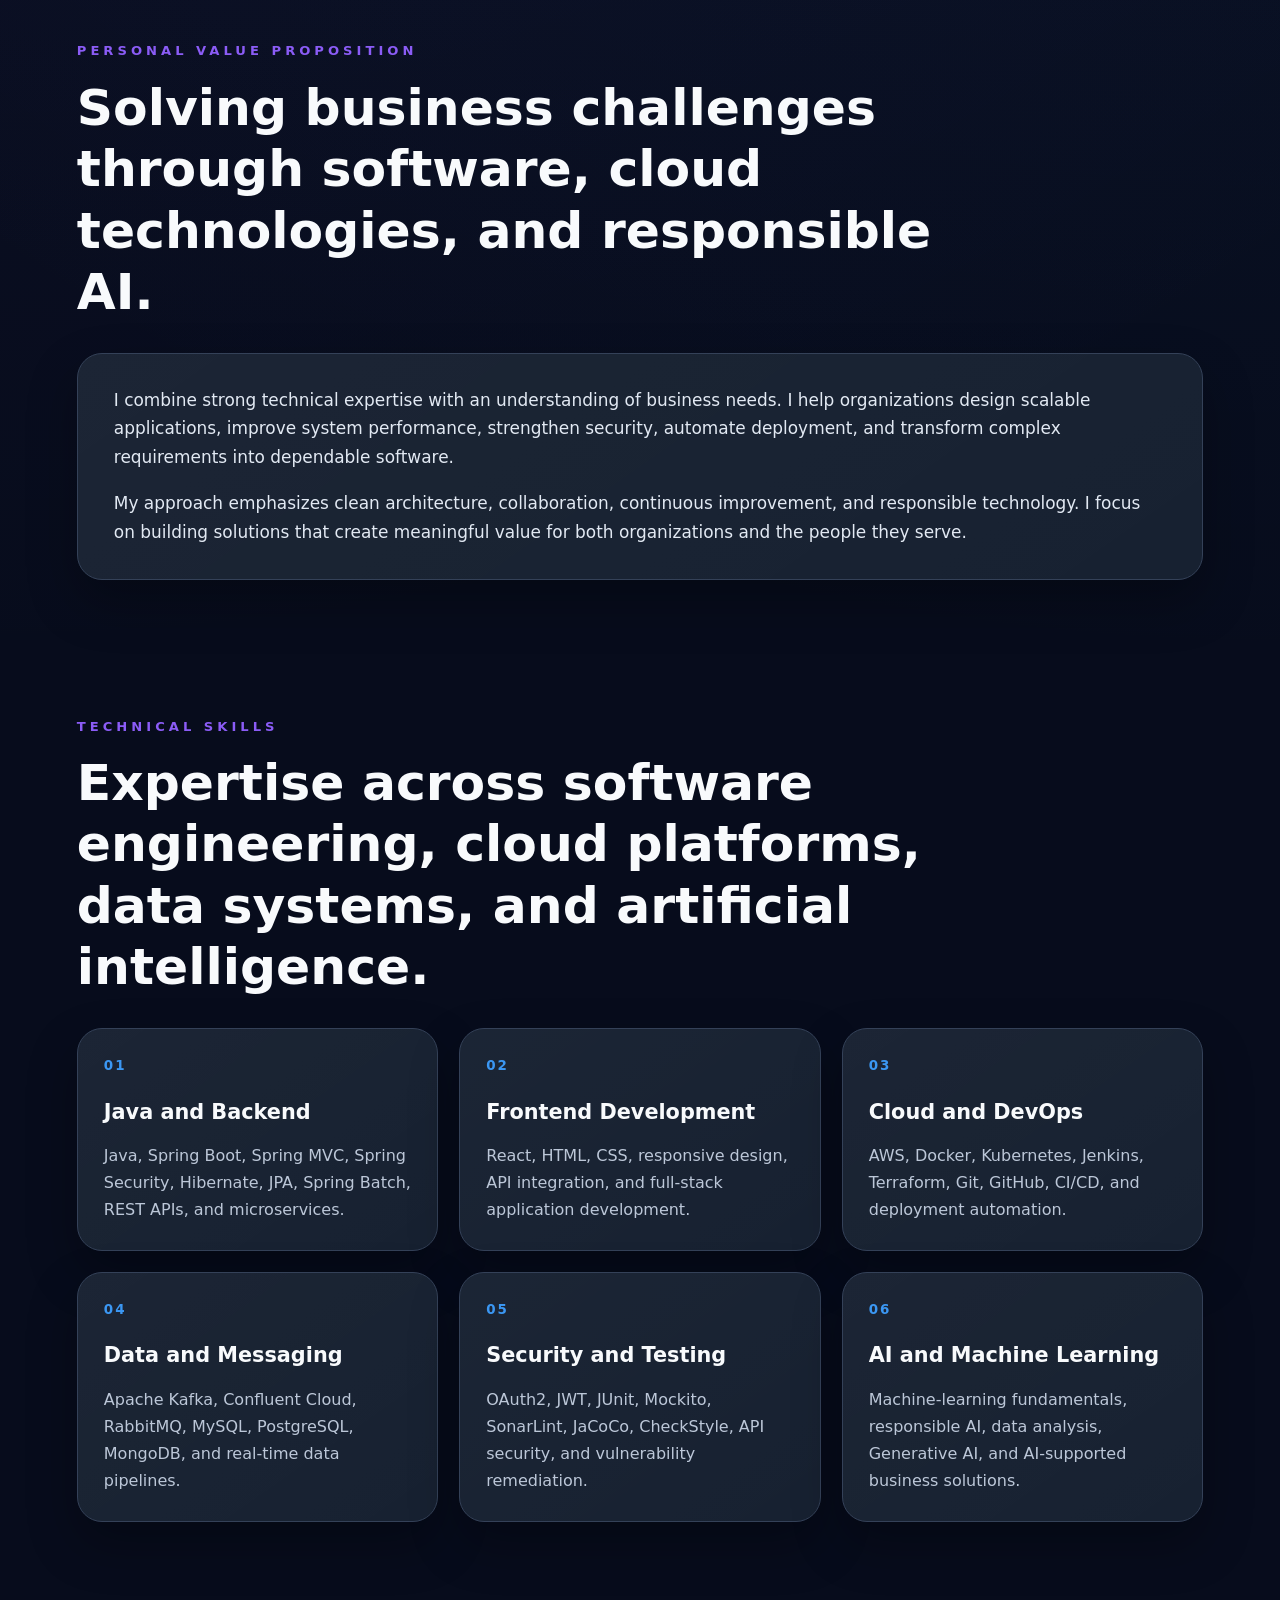
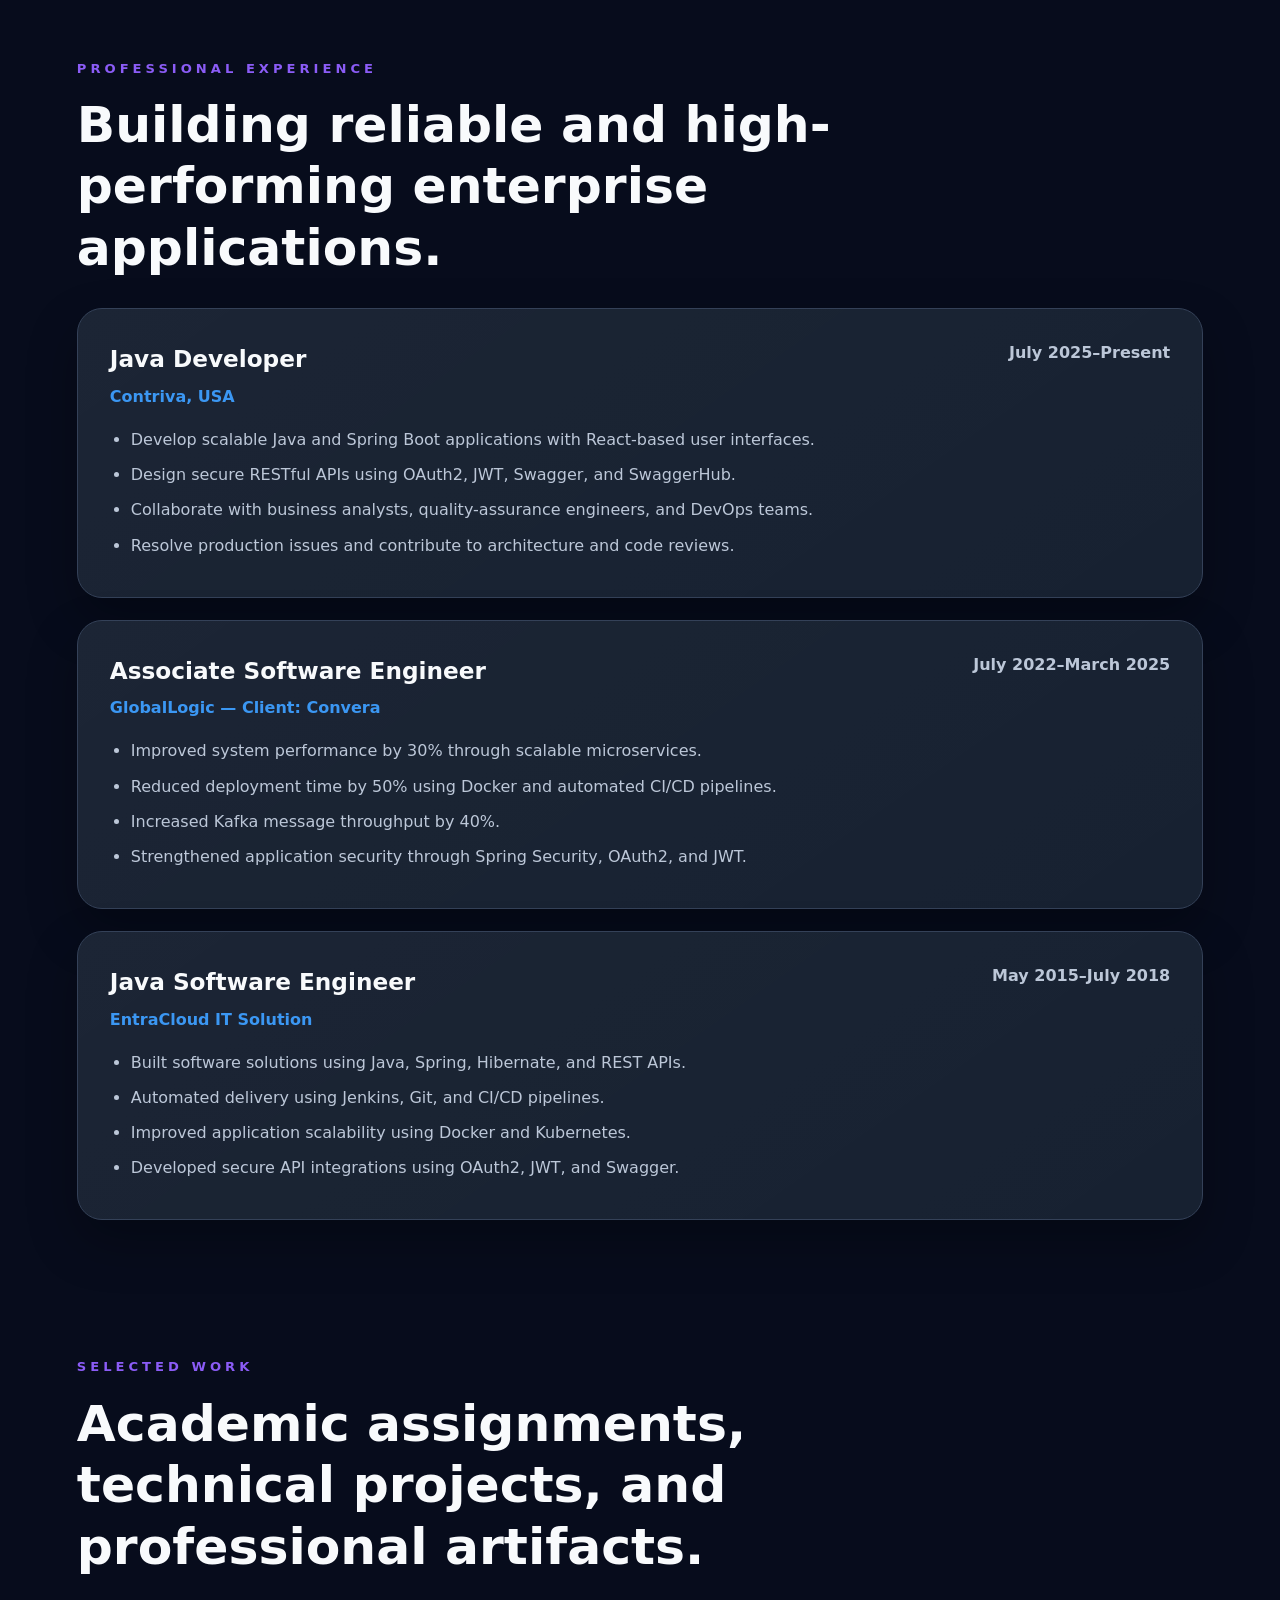
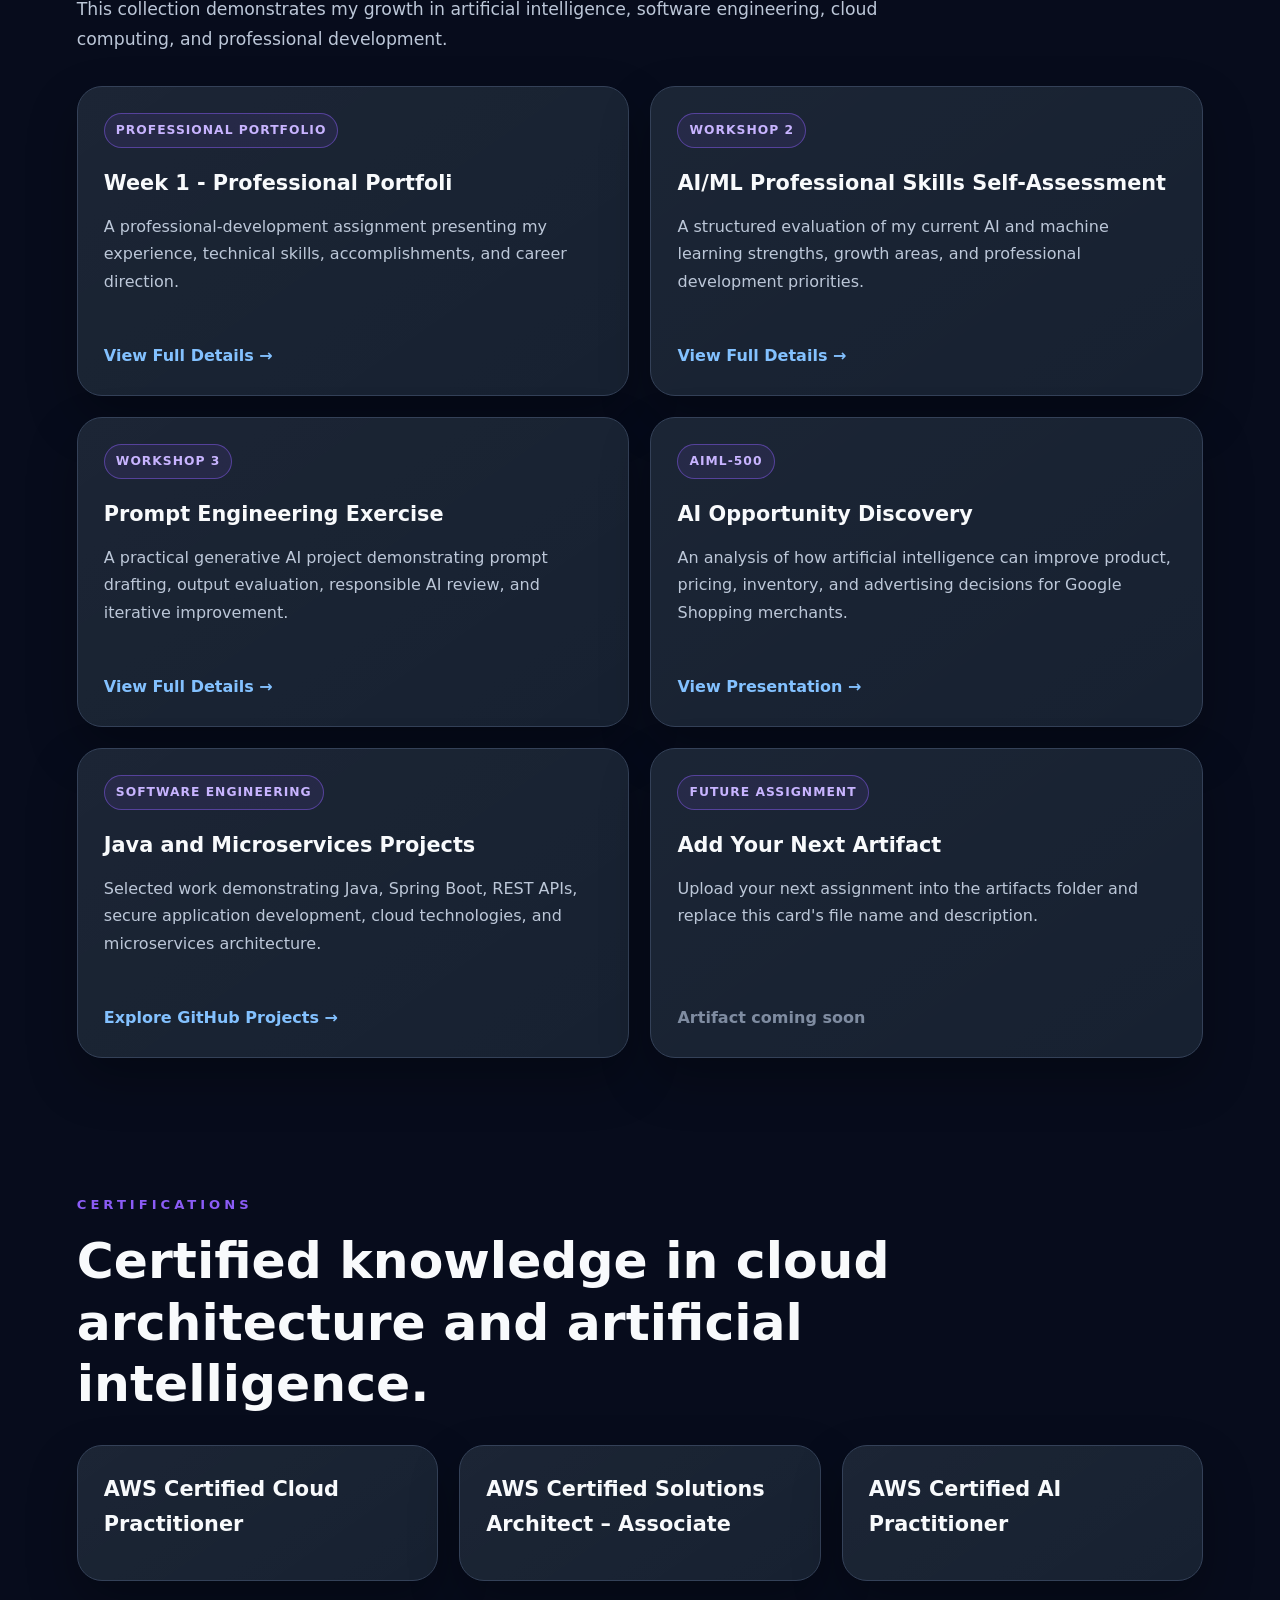
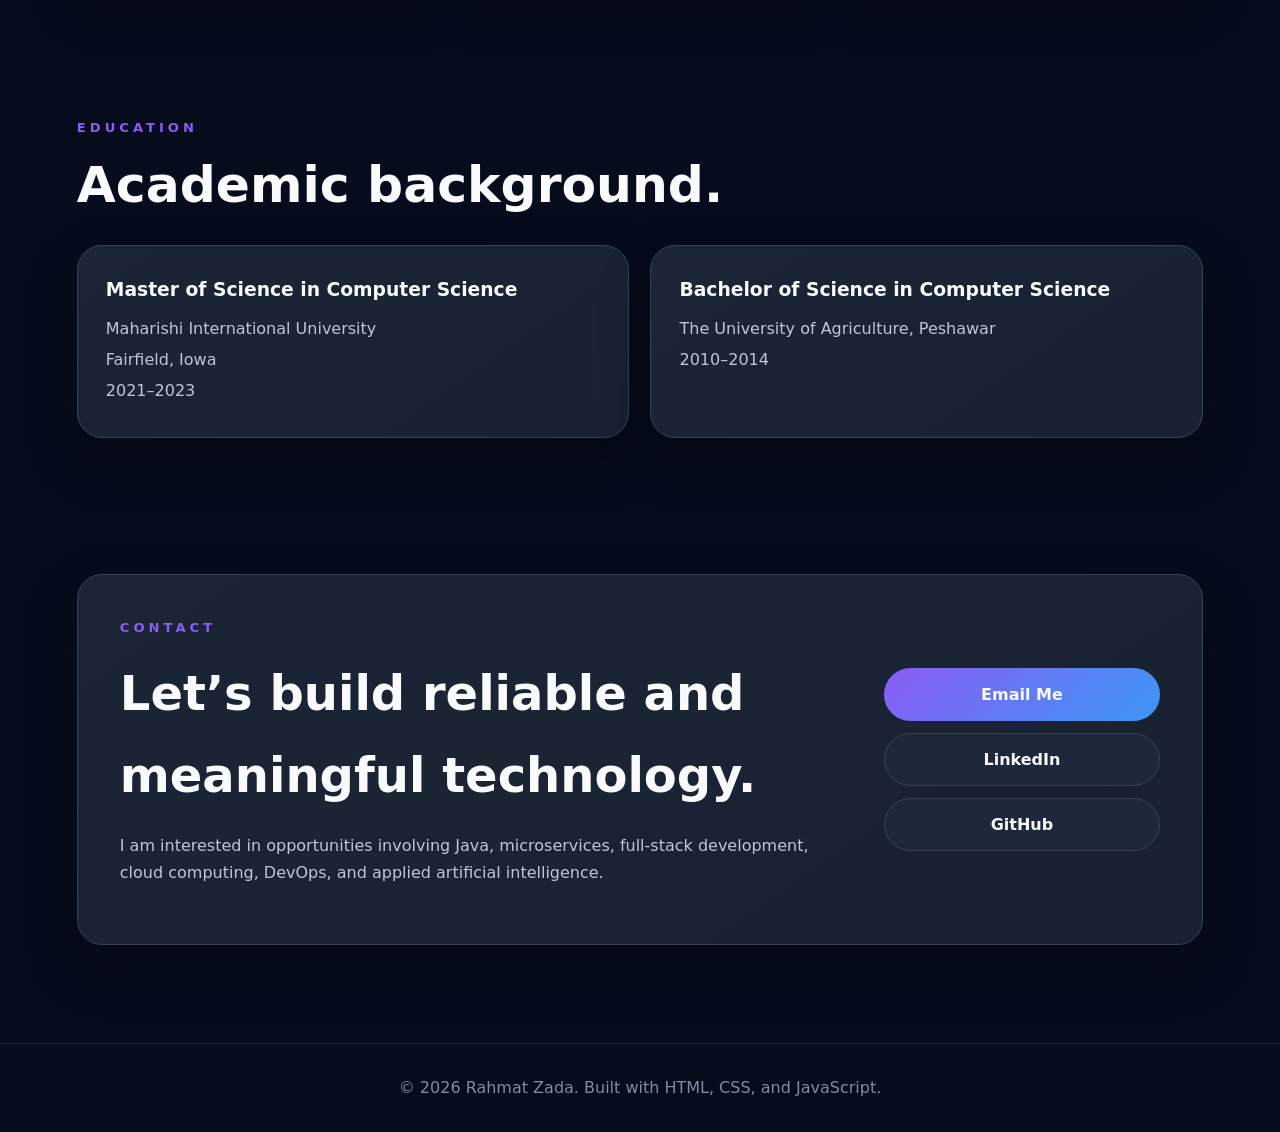
==== commit cba4d052: "Update index.html" ====
--- a/index.html
+++ b/index.html
@@ -407,6 +407,27 @@
   </a>
 </article>
           <article class="card artifact-card">
+  <span class="artifact-category">
+    WORKSHOP 3
+  </span>
+
+  <h3>
+    Prompt Engineering Exercise
+  </h3>
+
+  <p>
+    A practical generative AI project demonstrating prompt drafting,
+    output evaluation, responsible AI review, and iterative improvement.
+  </p>
+
+  <a
+    class="artifact-link"
+    href="artifact-pages/week-3-prompt-engineering.html"
+  >
+    View Full Details →
+  </a>
+</article>
+          <article class="card artifact-card">
             <span class="artifact-category">AIML-500</span>
 
             <h3>AI Opportunity Discovery</h3>
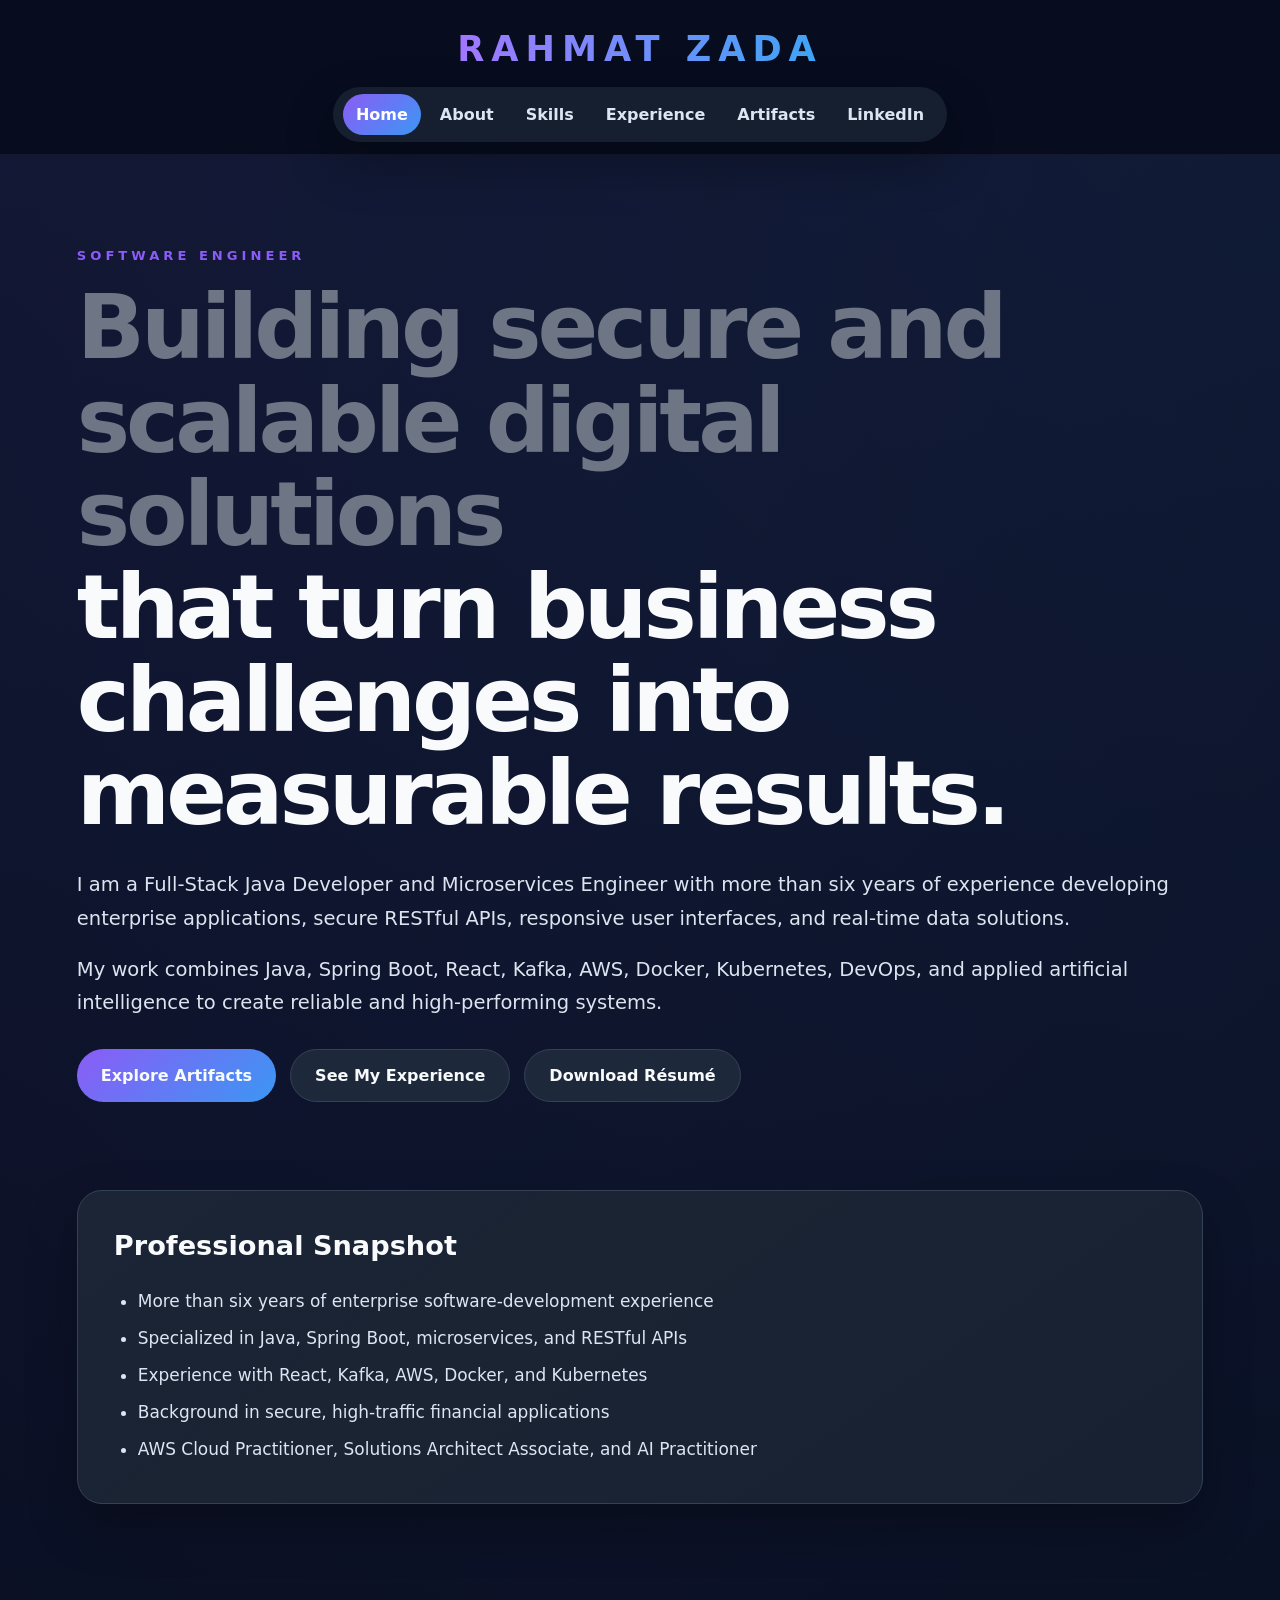
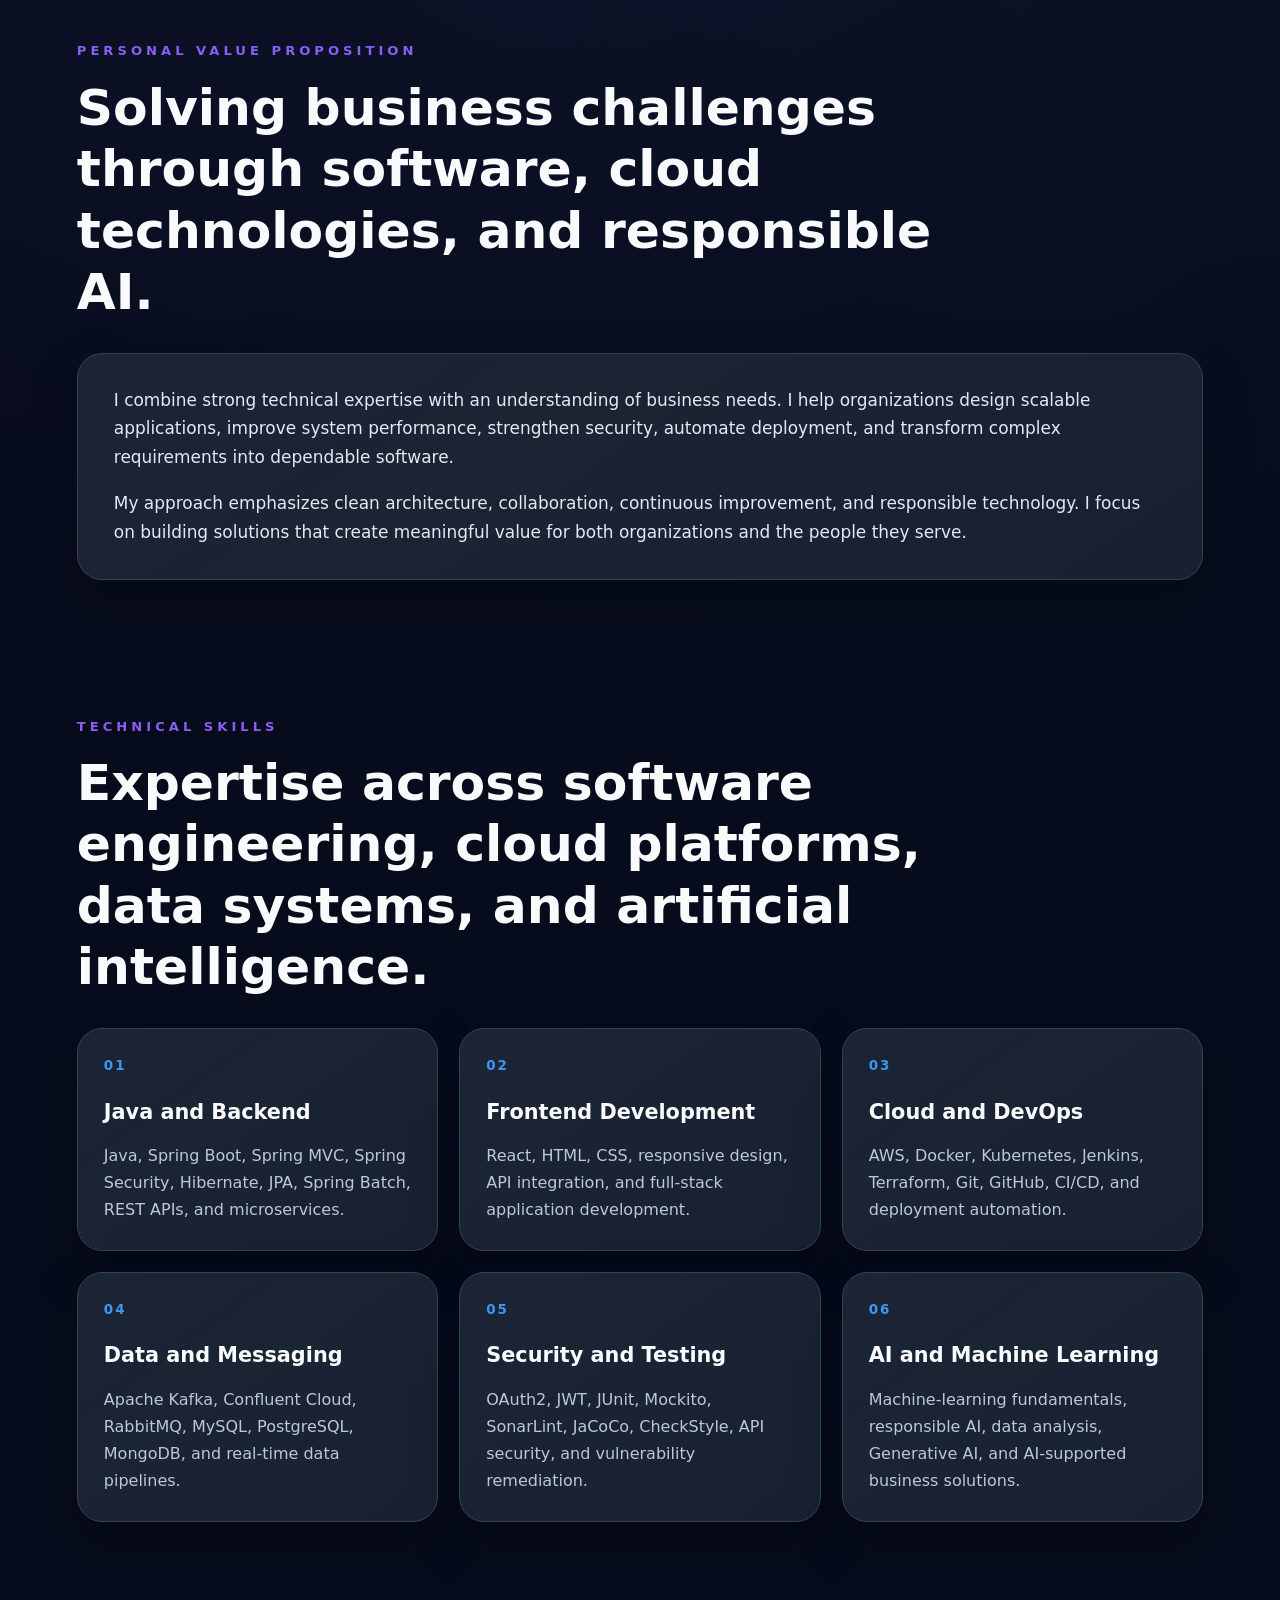
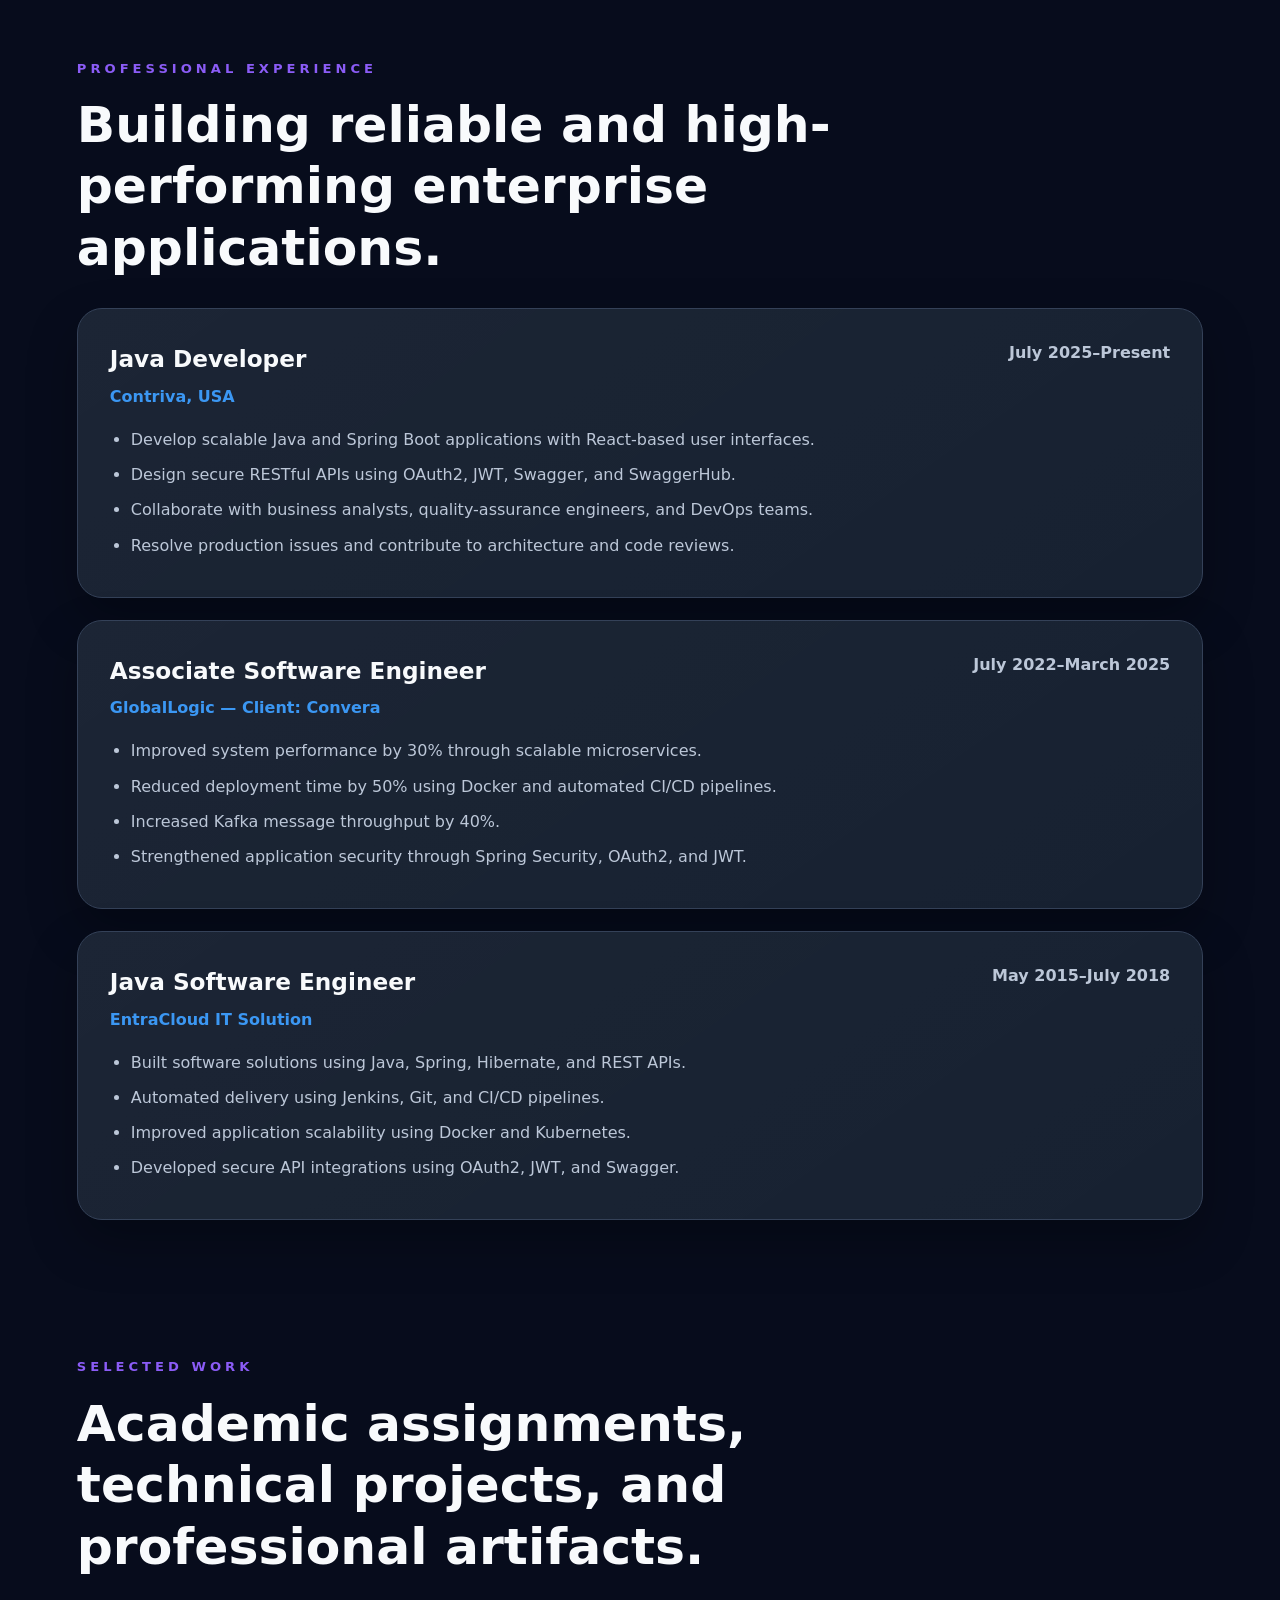
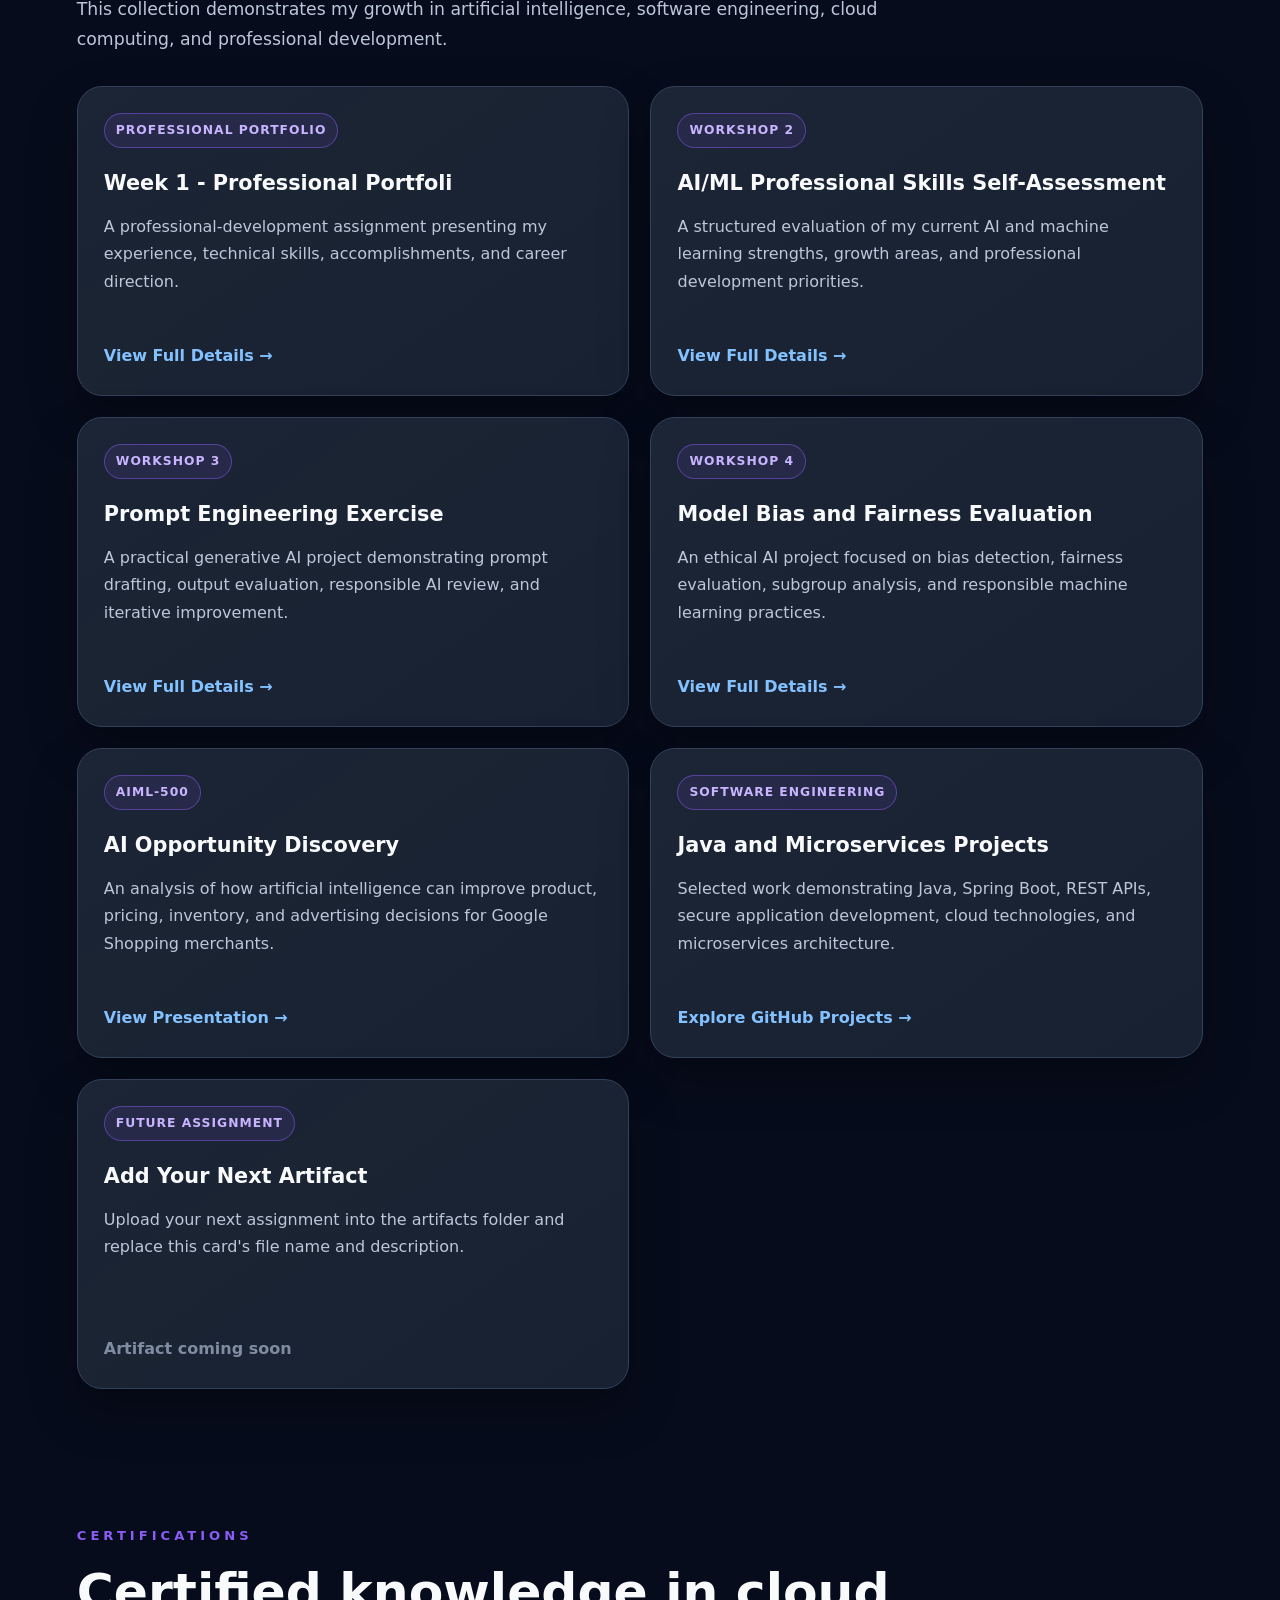
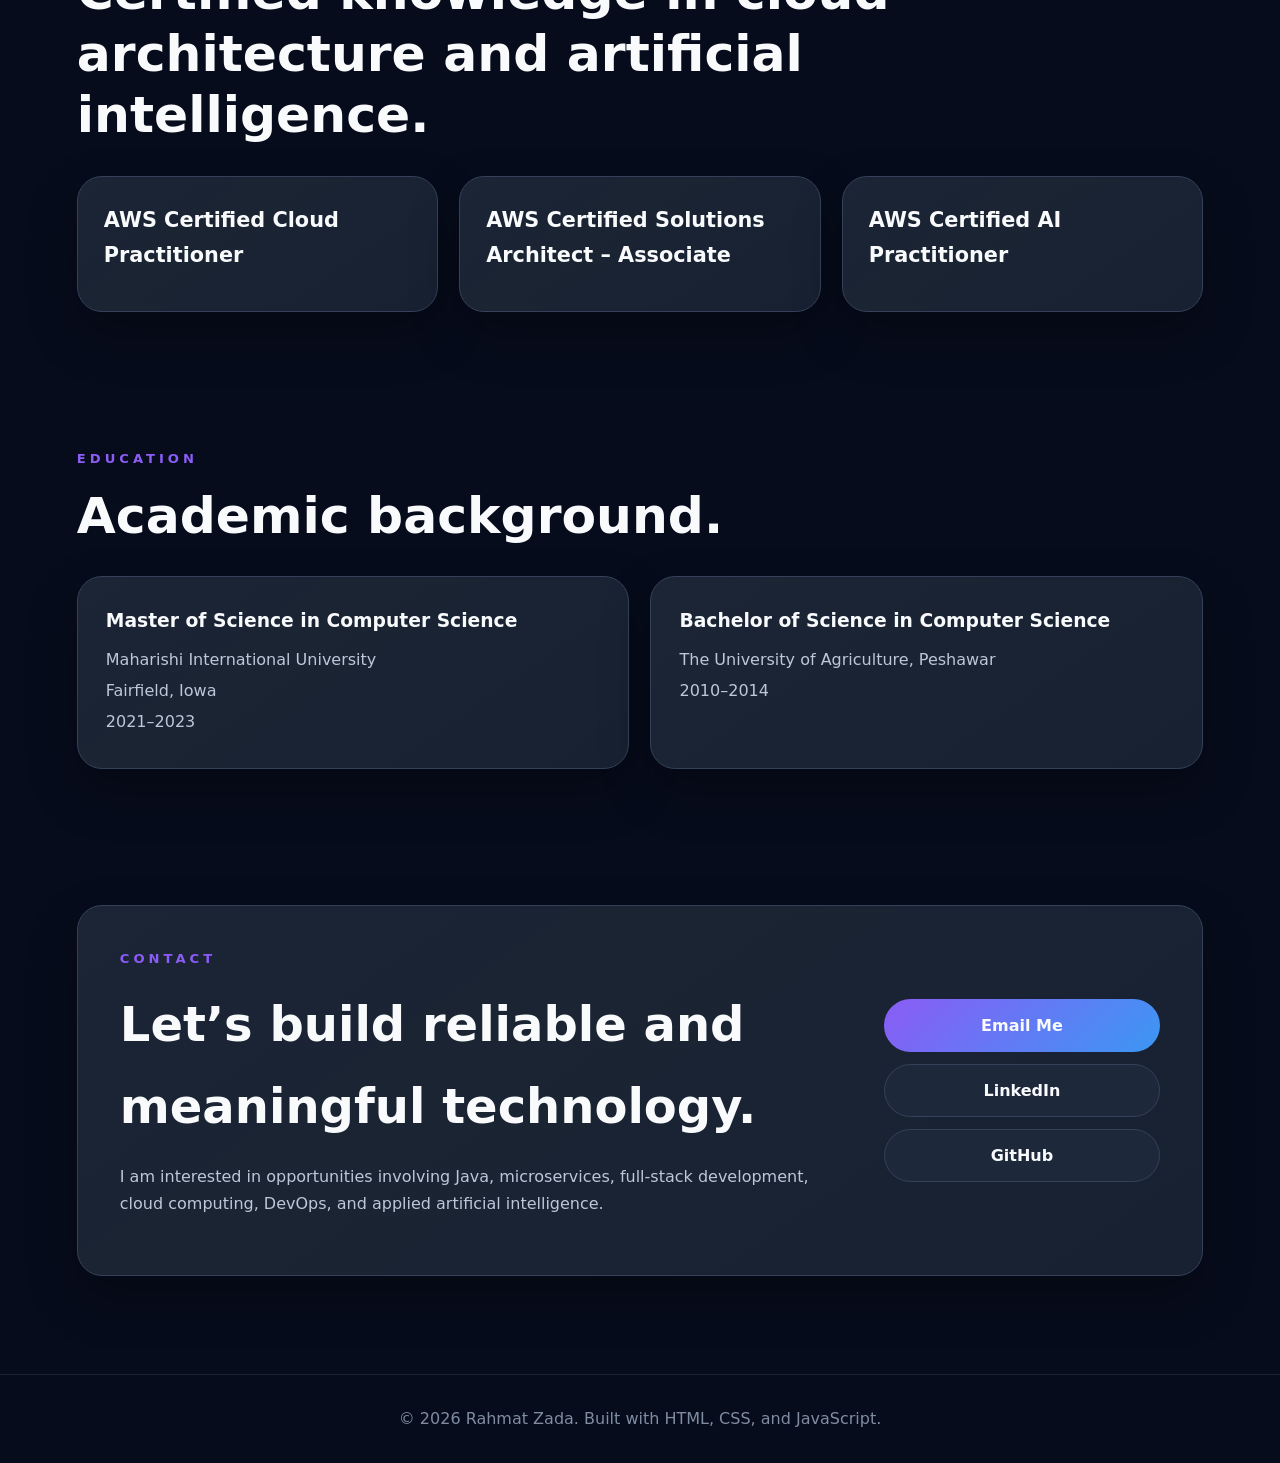
==== commit 07da939f: "Update index.html" ====
--- a/index.html
+++ b/index.html
@@ -428,6 +428,30 @@
   </a>
 </article>
           <article class="card artifact-card">
+
+    <span class="artifact-category">
+        WORKSHOP 4
+    </span>
+
+    <h3>
+        Model Bias and Fairness Evaluation
+    </h3>
+
+    <p>
+        An ethical AI project focused on bias detection,
+        fairness evaluation, subgroup analysis, and responsible
+        machine learning practices.
+    </p>
+
+    <a
+        class="artifact-link"
+        href="artifact-pages/week-4-model-bias.html"
+    >
+        View Full Details →
+    </a>
+
+</article>
+          <article class="card artifact-card">
             <span class="artifact-category">AIML-500</span>
 
             <h3>AI Opportunity Discovery</h3>
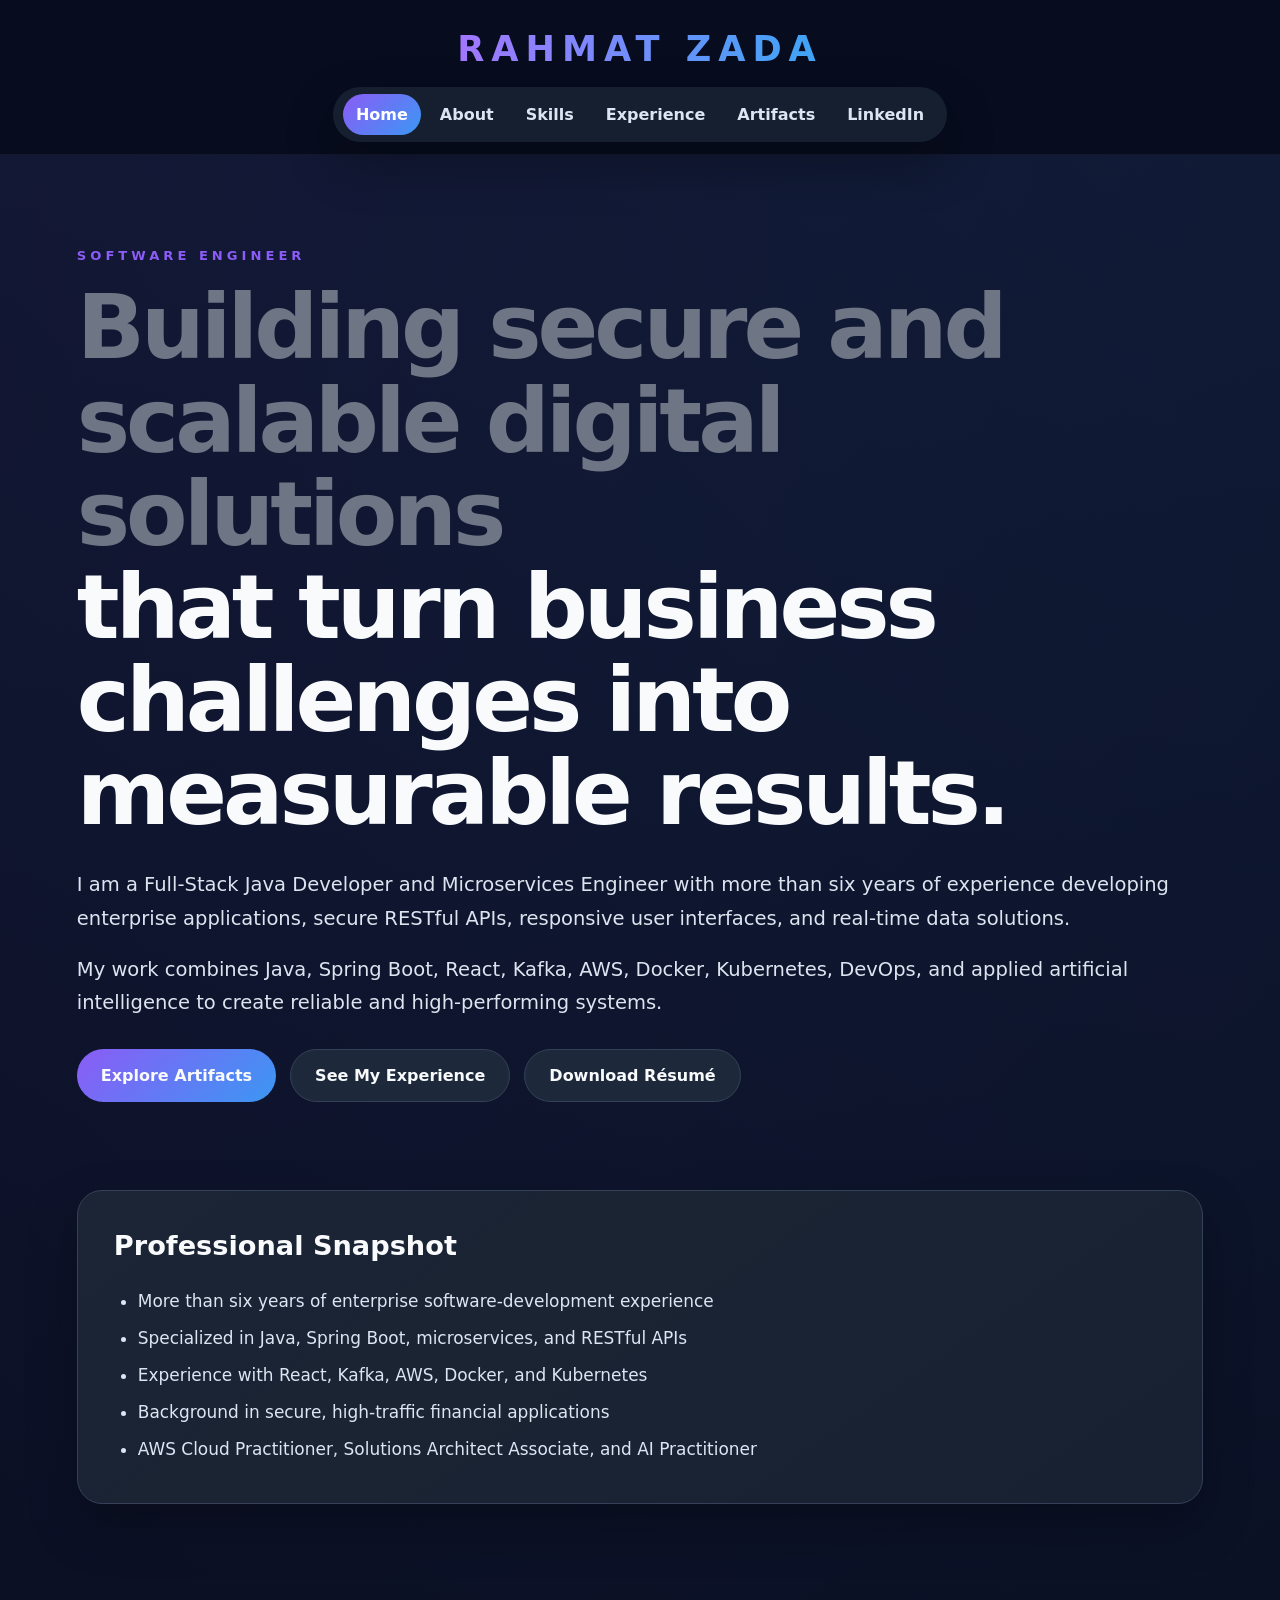
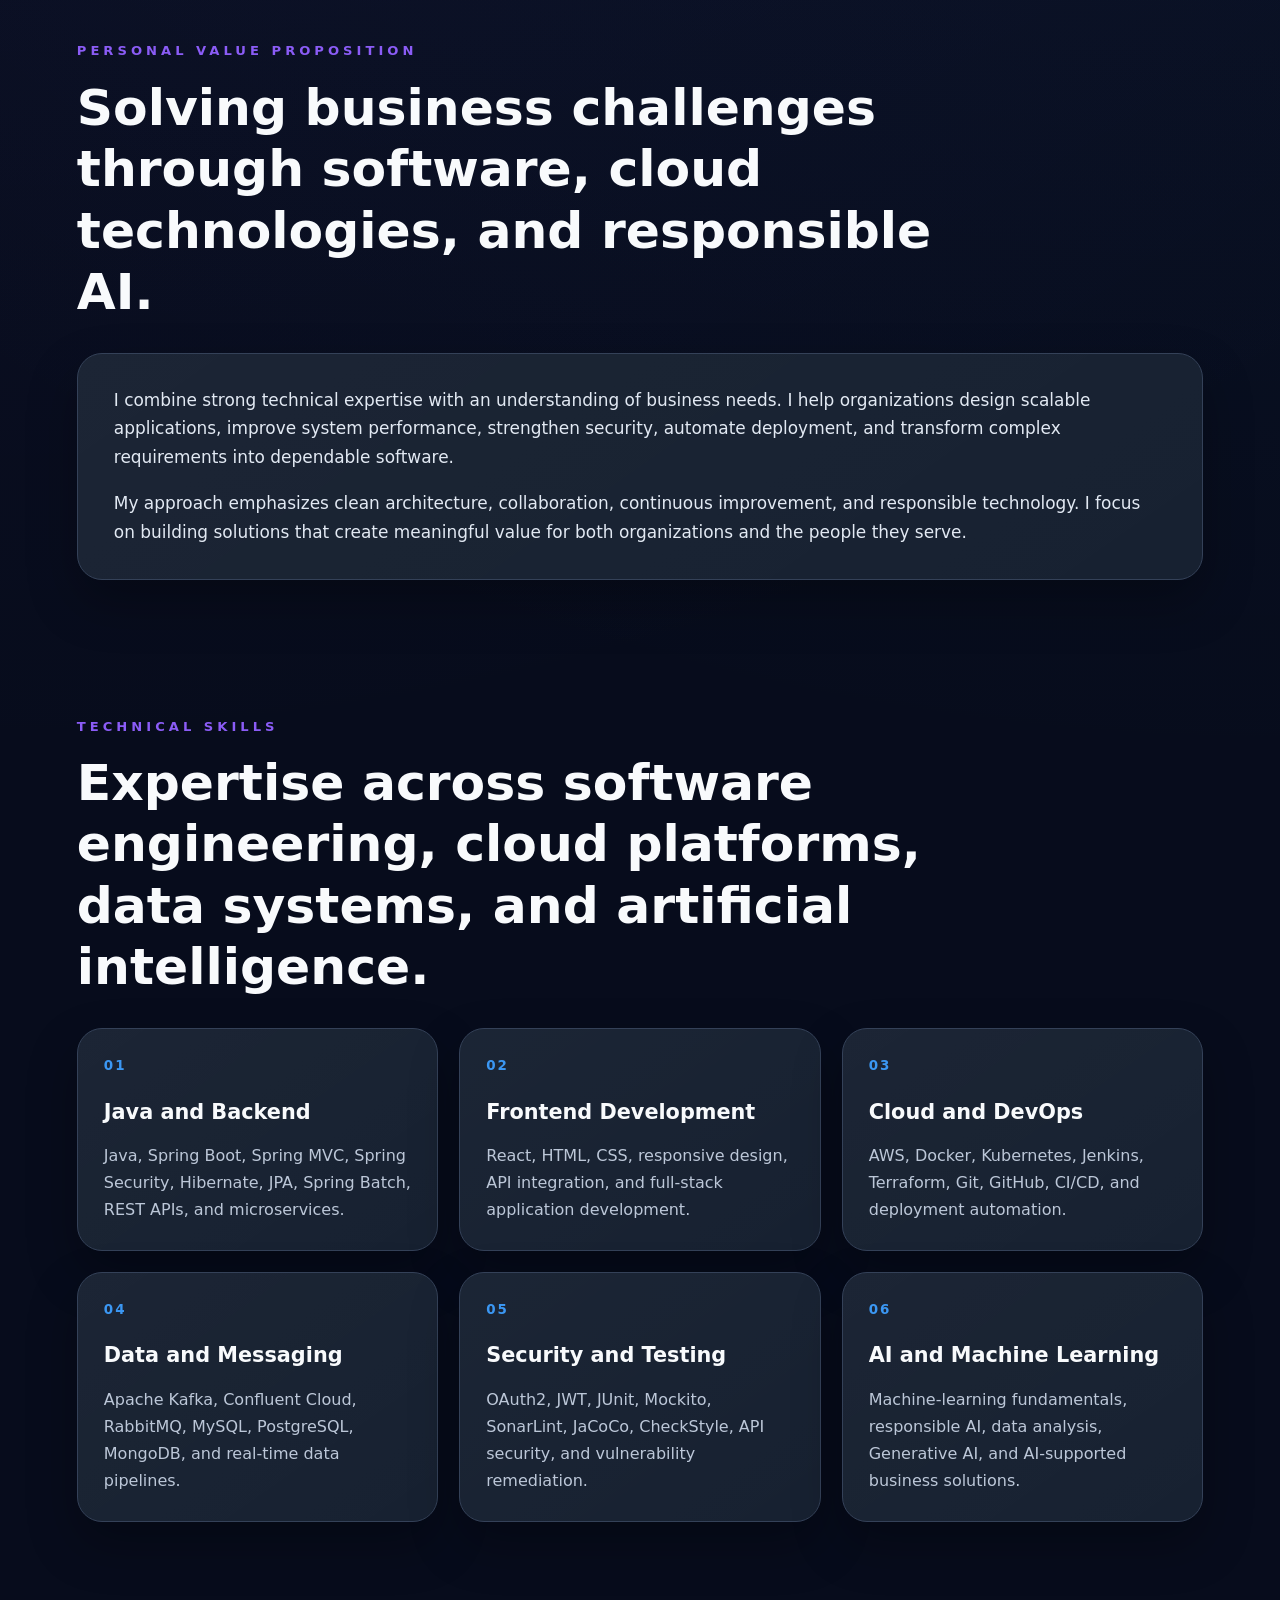
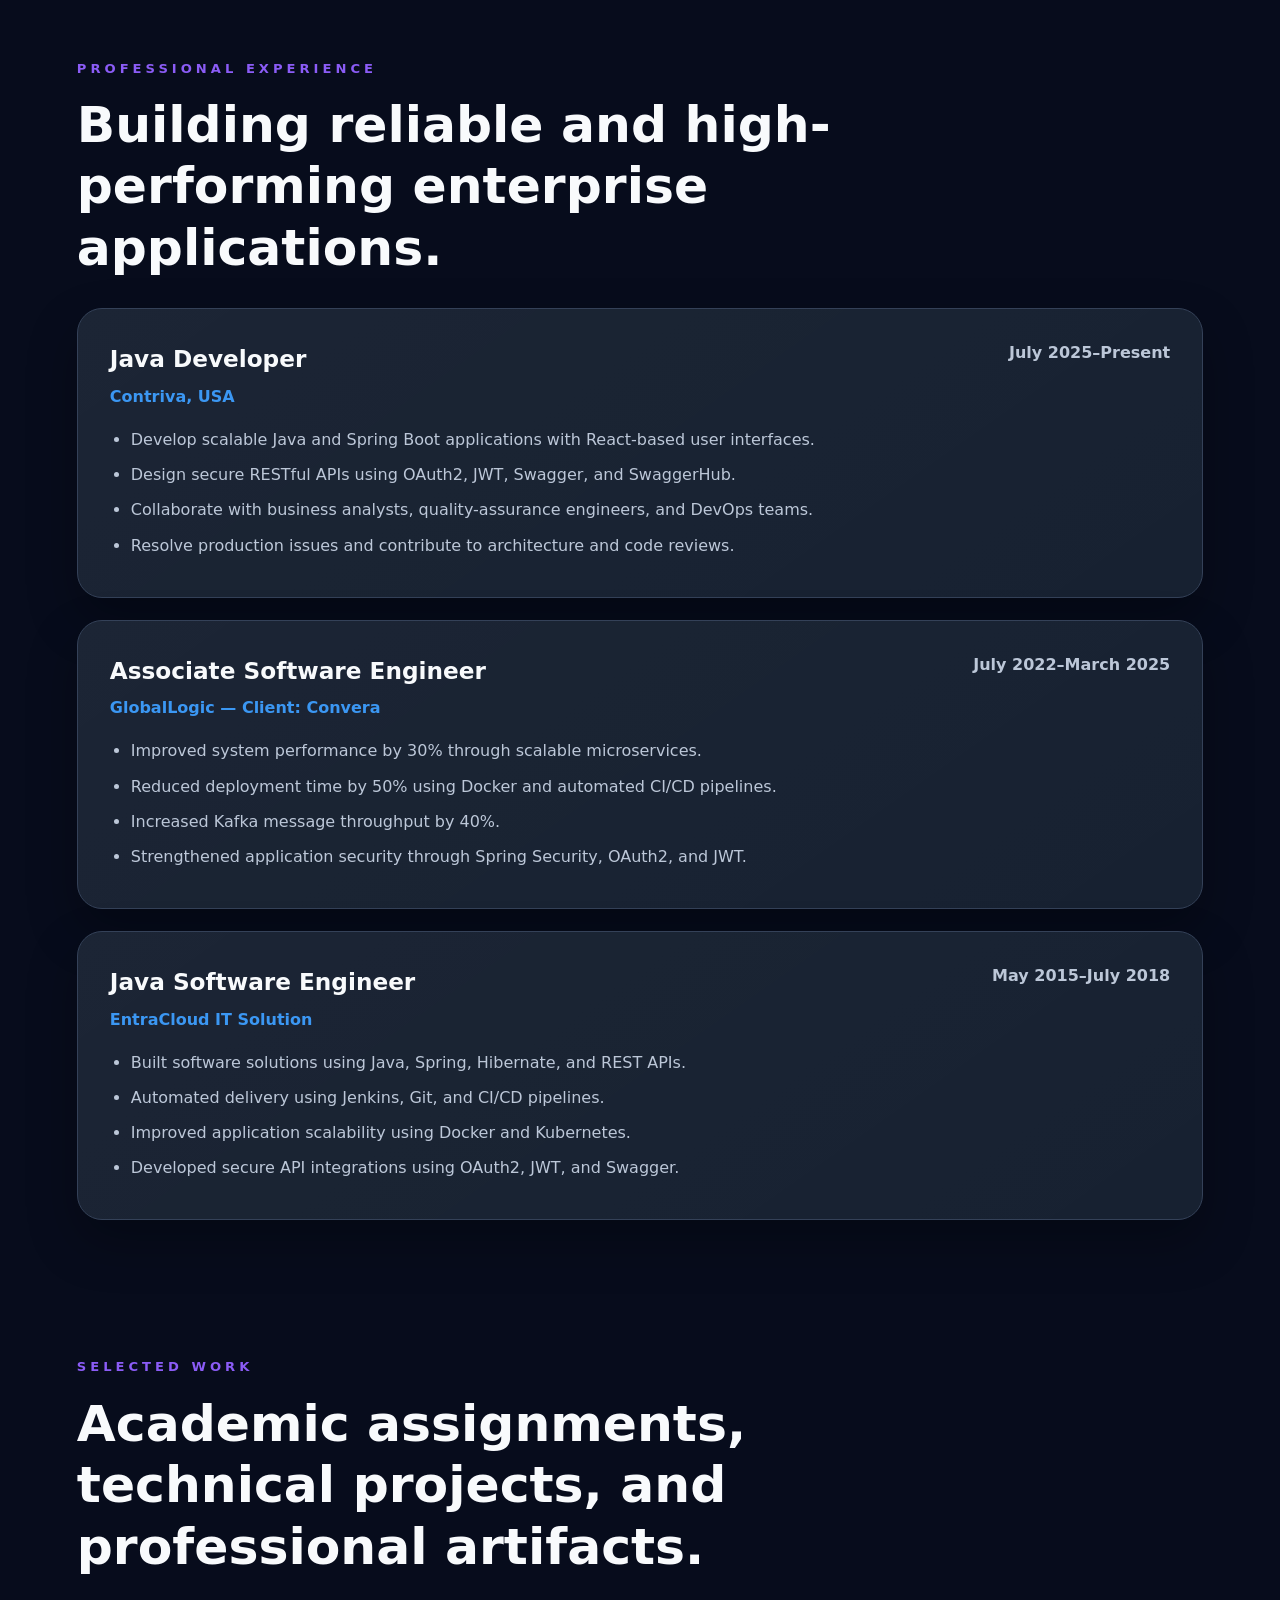
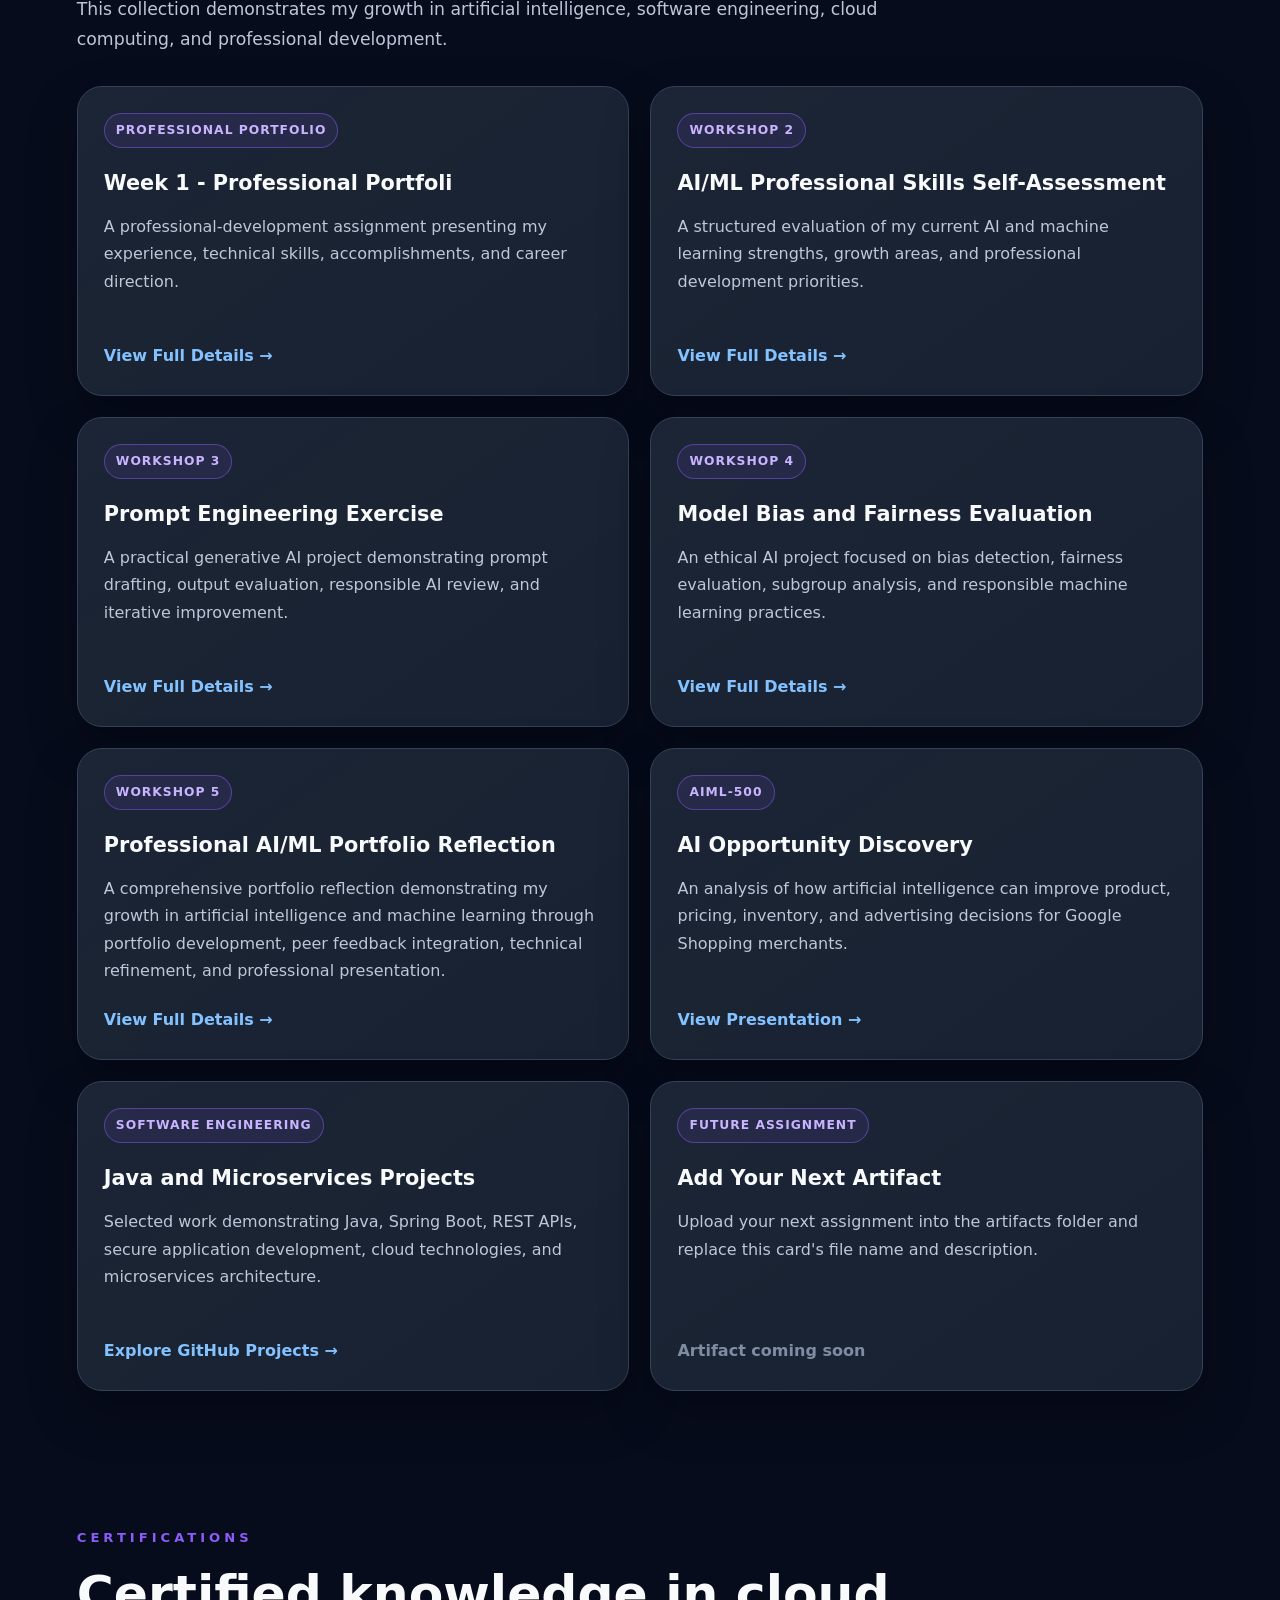
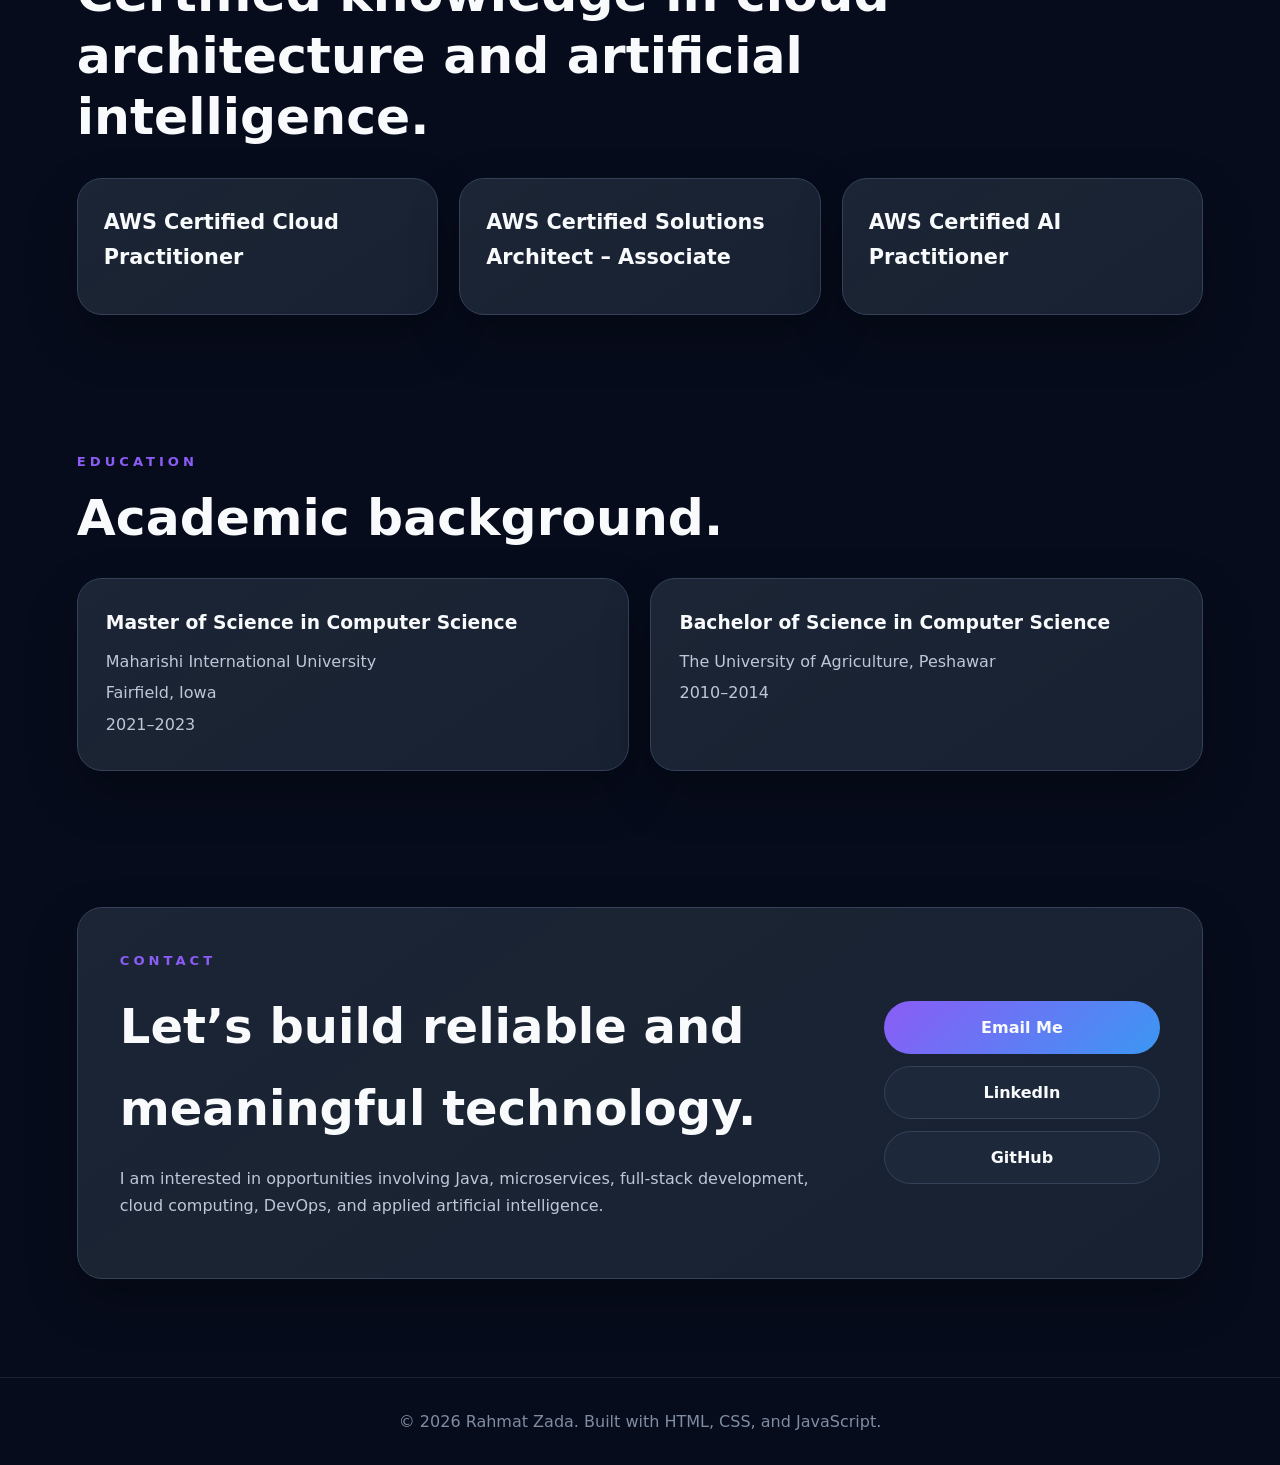
==== commit fe4dd586: "Update index.html" ====
--- a/index.html
+++ b/index.html
@@ -452,6 +452,31 @@
 
 </article>
           <article class="card artifact-card">
+
+    <span class="artifact-category">
+        WORKSHOP 5
+    </span>
+
+    <h3>
+        Professional AI/ML Portfolio Reflection
+    </h3>
+
+    <p>
+        A comprehensive portfolio reflection demonstrating my
+        growth in artificial intelligence and machine learning
+        through portfolio development, peer feedback integration,
+        technical refinement, and professional presentation.
+    </p>
+
+    <a
+        class="artifact-link"
+        href="artifact-pages/week-5-portfolio-reflection.html"
+    >
+        View Full Details →
+    </a>
+
+</article>
+          <article class="card artifact-card">
             <span class="artifact-category">AIML-500</span>
 
             <h3>AI Opportunity Discovery</h3>
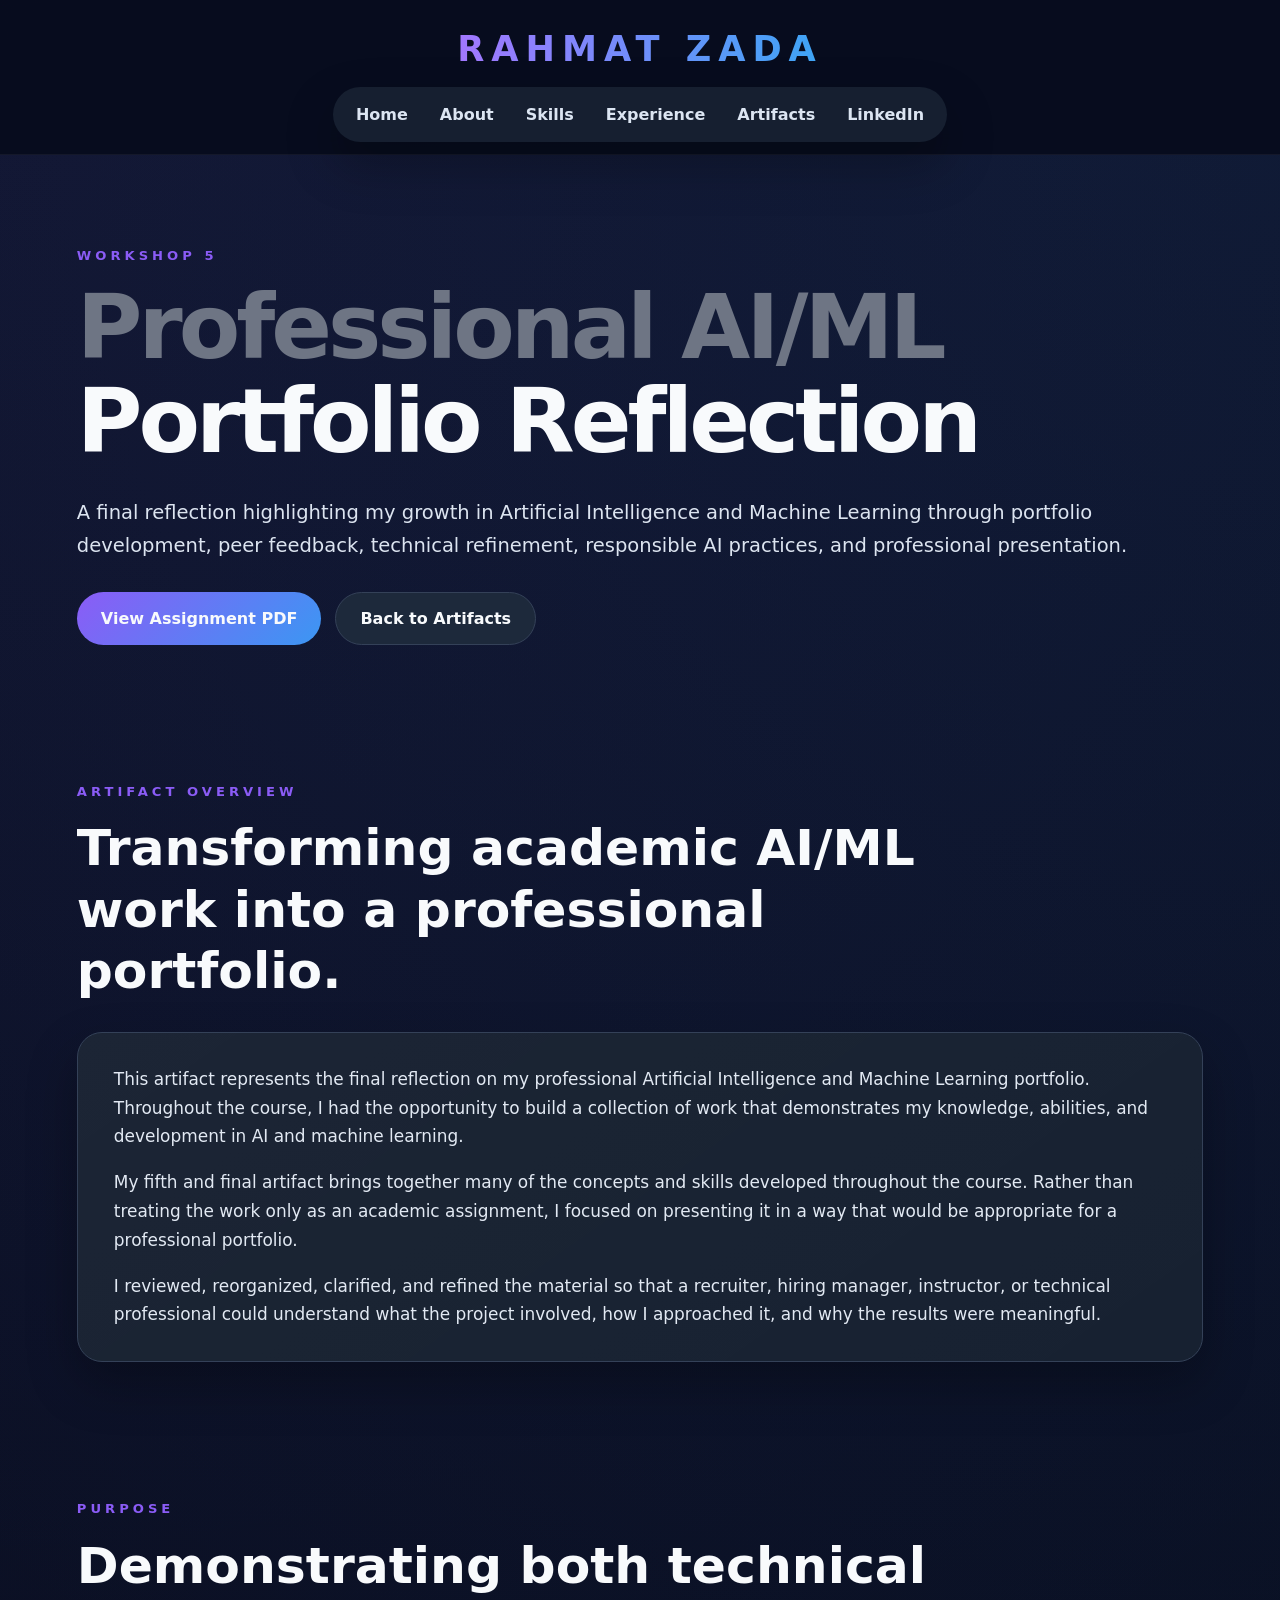
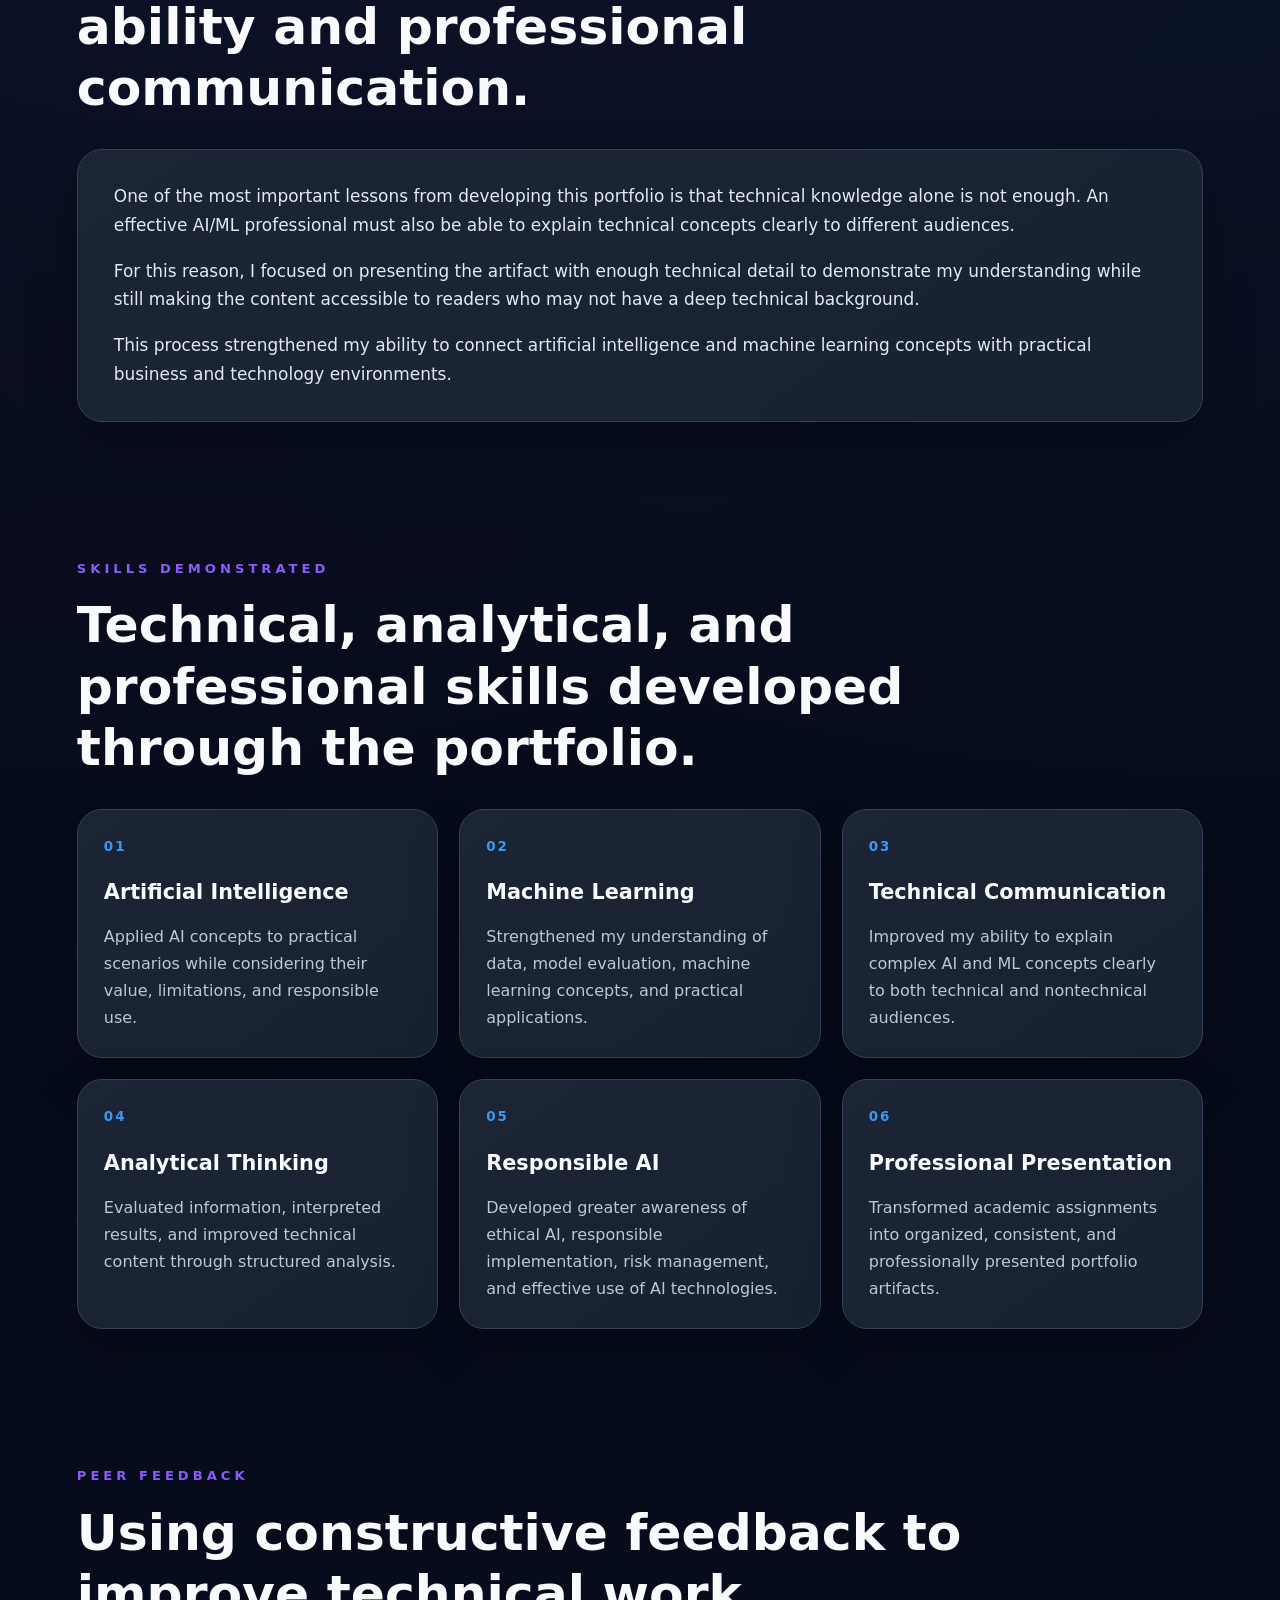
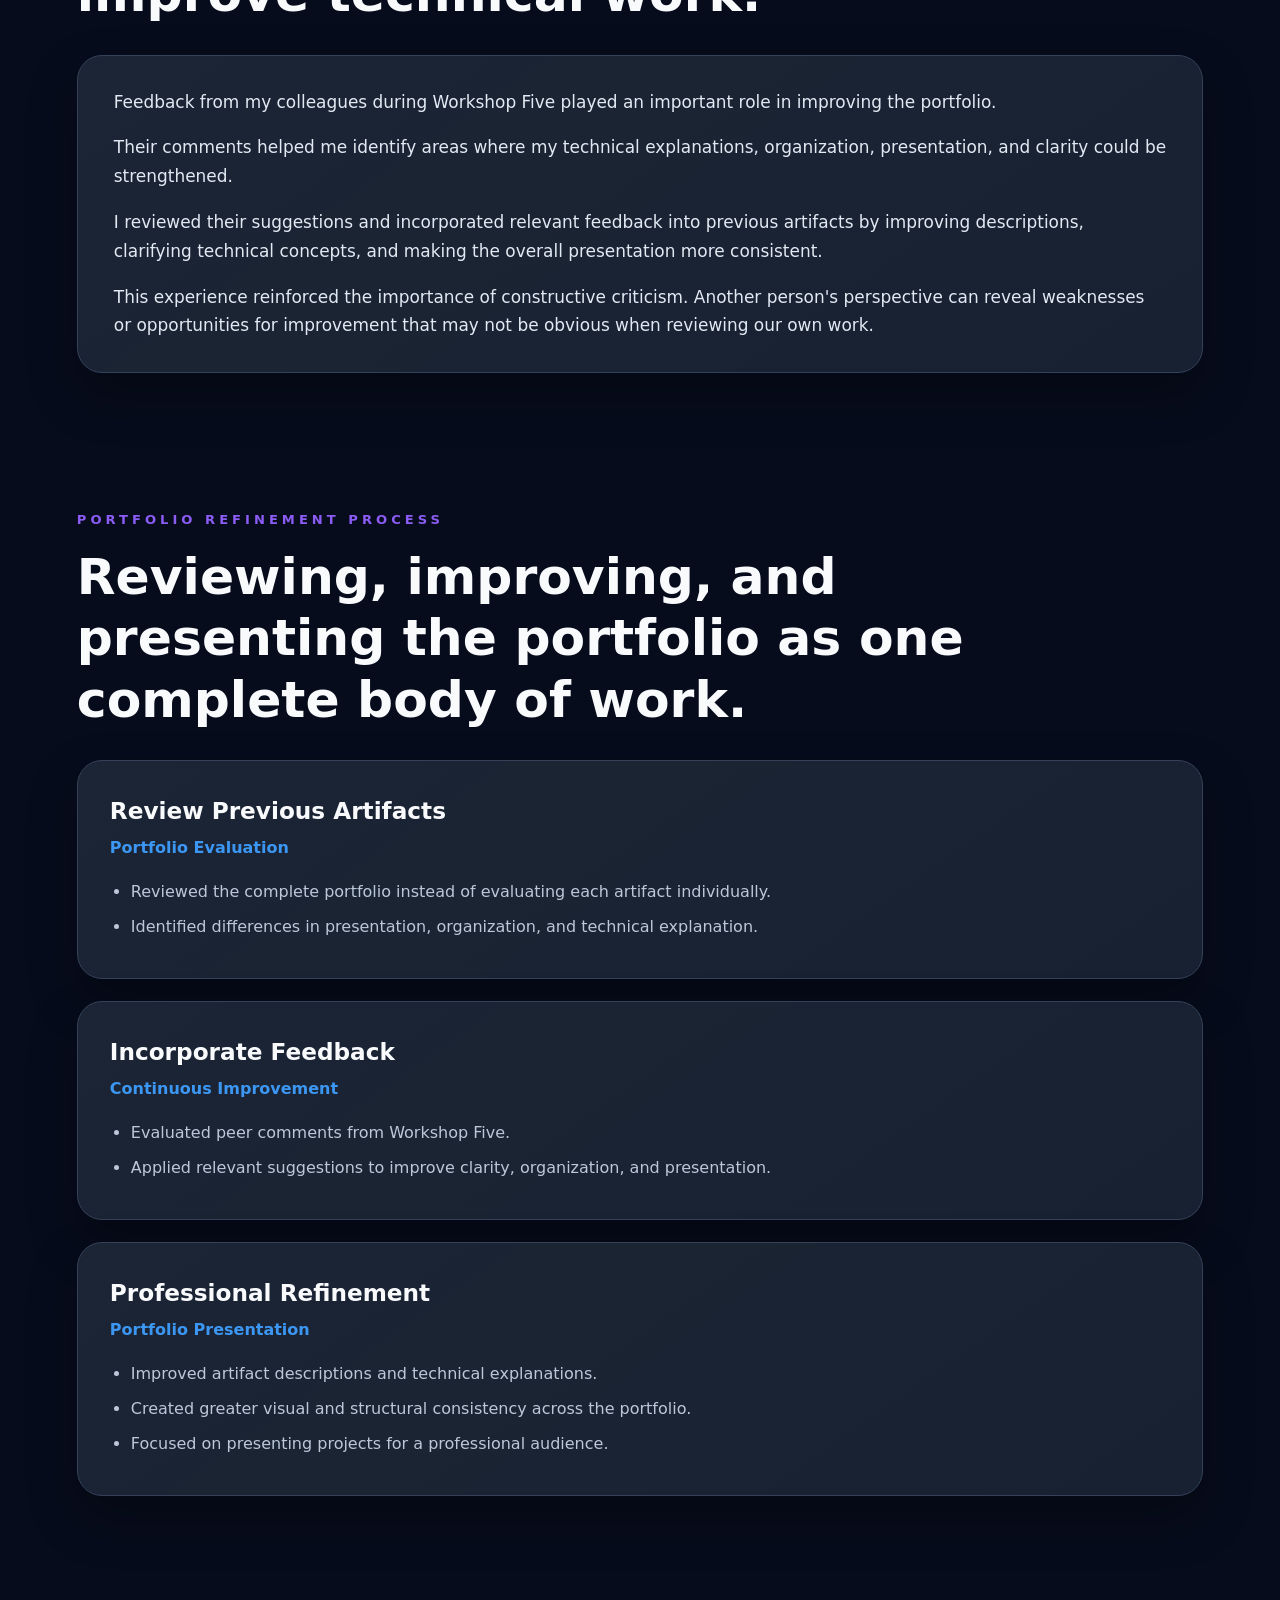
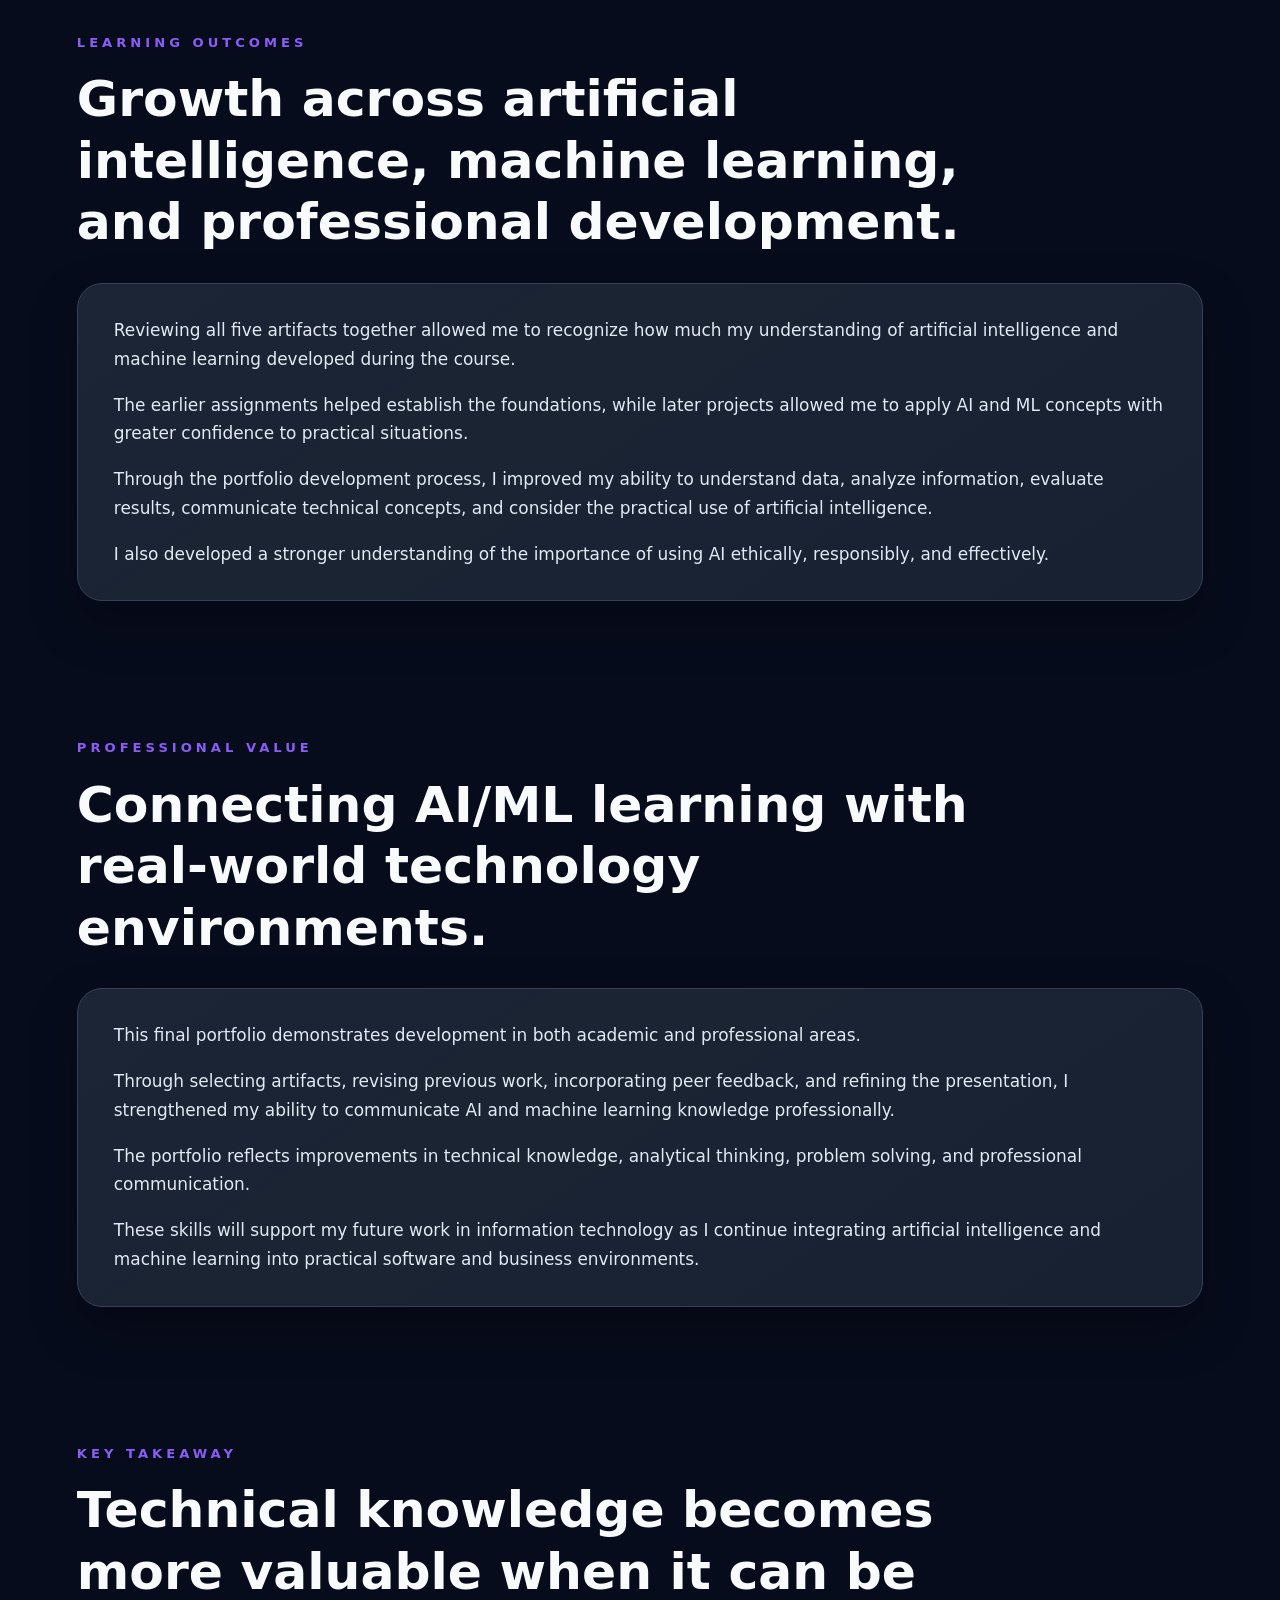
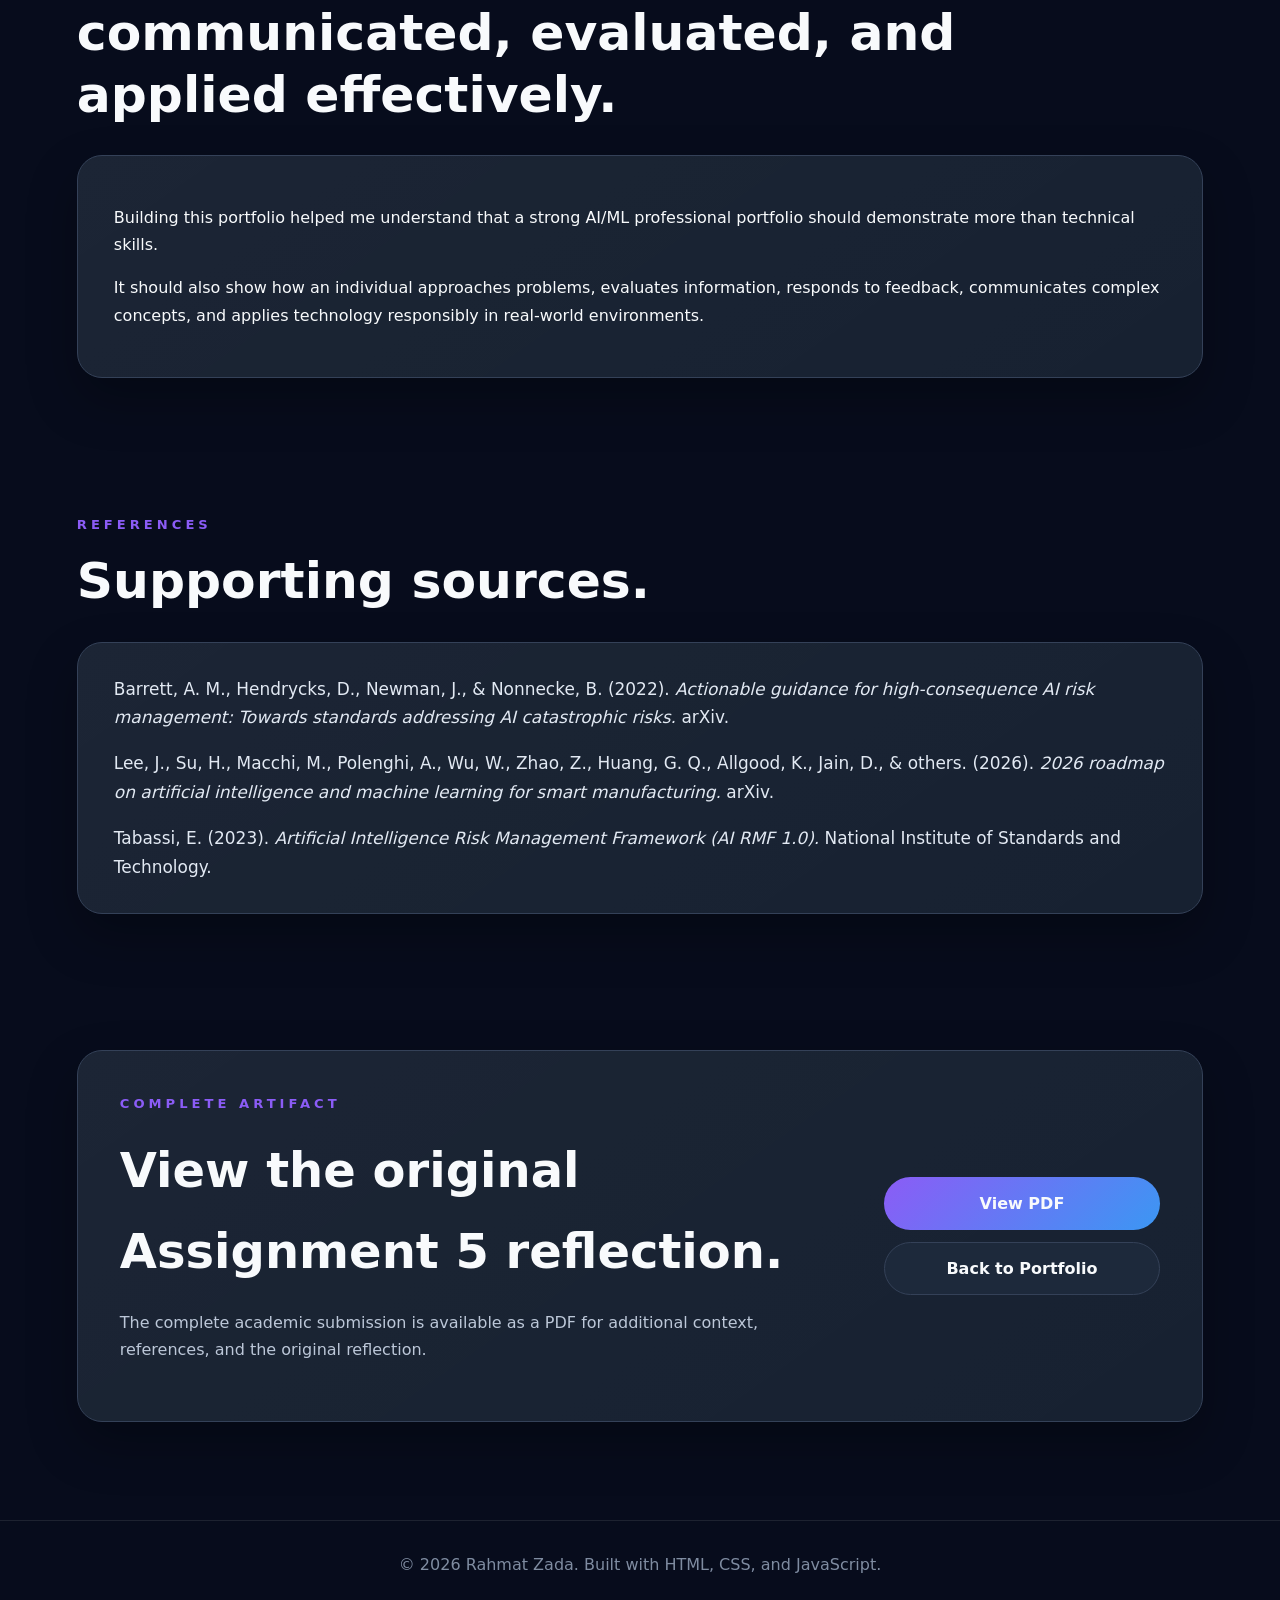
==== commit 57403298: "Update index.html" ====
--- a/index.html
+++ b/index.html
@@ -1,5 +1,6 @@
 <!DOCTYPE html>
 <html lang="en">
+
 <head>
   <meta charset="UTF-8">
 
@@ -10,20 +11,37 @@
 
   <meta
     name="description"
-    content="Professional portfolio of Rahmat Zada, Full-Stack Java Developer and Microservices Engineer."
+    content="Professional AI/ML Portfolio Reflection by Rahmat Zada."
   >
 
-  <title>Rahmat Zada | Software Engineer</title>
-
-  <link rel="stylesheet" href="style.css">
+  <title>
+    Professional AI/ML Portfolio Reflection | Rahmat Zada
+  </title>
+
+  <!-- Important:
+       Because this file is inside artifact-pages,
+       we go back one folder using ../ -->
+  <link rel="stylesheet" href="../style.css">
 </head>
 
+
 <body>
+
+  <!-- =========================
+       HEADER
+       ========================= -->
+
   <header class="site-header">
+
     <div class="header-container">
-      <a class="name-logo" href="#home">
+
+      <a
+        class="name-logo"
+        href="../index.html#home"
+      >
         RAHMAT ZADA
       </a>
+
 
       <button
         class="menu-button"
@@ -34,12 +52,31 @@
         ☰
       </button>
 
-      <nav class="navigation" id="navigation">
-        <a href="#home">Home</a>
-        <a href="#about">About</a>
-        <a href="#skills">Skills</a>
-        <a href="#experience">Experience</a>
-        <a href="#artifacts">Artifacts</a>
+
+      <nav
+        class="navigation"
+        id="navigation"
+      >
+
+        <a href="../index.html#home">
+          Home
+        </a>
+
+        <a href="../index.html#about">
+          About
+        </a>
+
+        <a href="../index.html#skills">
+          Skills
+        </a>
+
+        <a href="../index.html#experience">
+          Experience
+        </a>
+
+        <a href="../index.html#artifacts">
+          Artifacts
+        </a>
 
         <a
           href="https://www.linkedin.com/in/rahmat-zada"
@@ -48,596 +85,850 @@
         >
           LinkedIn
         </a>
+
       </nav>
+
     </div>
+
   </header>
 
+
+
+  <!-- =========================
+       MAIN CONTENT
+       ========================= -->
+
   <main>
-    <section class="hero section" id="home">
-      <div class="container">
-        <p class="section-label">Software Engineer</p>
+
+
+    <!-- =========================
+         HERO
+         ========================= -->
+
+    <section class="hero section">
+
+      <div class="container">
+
+        <p class="section-label">
+          WORKSHOP 5
+        </p>
+
 
         <h1>
+
           <span class="muted-heading">
-            Building secure and scalable digital solutions
+            Professional AI/ML
           </span>
 
           <span>
-            that turn business challenges into measurable results.
+            Portfolio Reflection
           </span>
+
         </h1>
 
+
         <div class="hero-description">
-          <p>
-            I am a Full-Stack Java Developer and Microservices Engineer
-            with more than six years of experience developing enterprise
-            applications, secure RESTful APIs, responsive user interfaces,
-            and real-time data solutions.
-          </p>
-
-          <p>
-            My work combines Java, Spring Boot, React, Kafka, AWS,
-            Docker, Kubernetes, DevOps, and applied artificial
-            intelligence to create reliable and high-performing systems.
-          </p>
+
+          <p>
+            A final reflection highlighting my growth in
+            Artificial Intelligence and Machine Learning through
+            portfolio development, peer feedback, technical
+            refinement, responsible AI practices, and
+            professional presentation.
+          </p>
+
         </div>
 
+
         <div class="button-group">
-          <a class="button primary-button" href="#artifacts">
-            Explore Artifacts
+
+          <a
+            class="button primary-button"
+            href="../artifacts/Assignment%205.pdf"
+            target="_blank"
+            rel="noopener noreferrer"
+          >
+            View Assignment PDF
           </a>
 
-          <a class="button secondary-button" href="#experience">
-            See My Experience
-          </a>
 
           <a
             class="button secondary-button"
-            href="resume/Rahmat-Zada-Resume.docx"
-            download
+            href="../index.html#artifacts"
           >
-            Download Résumé
+            Back to Artifacts
           </a>
+
         </div>
-      </div>
-    </section>
-
-    <section class="section snapshot-section">
-      <div class="container">
+
+      </div>
+
+    </section>
+
+
+
+    <!-- =========================
+         ARTIFACT OVERVIEW
+         ========================= -->
+
+    <section class="section">
+
+      <div class="container">
+
+        <p class="section-label">
+          Artifact Overview
+        </p>
+
+
+        <h2 class="section-title">
+          Transforming academic AI/ML work into a
+          professional portfolio.
+        </h2>
+
+
+        <article class="card content-card">
+
+          <p>
+            This artifact represents the final reflection on my
+            professional Artificial Intelligence and Machine
+            Learning portfolio. Throughout the course, I had the
+            opportunity to build a collection of work that
+            demonstrates my knowledge, abilities, and development
+            in AI and machine learning.
+          </p>
+
+
+          <p>
+            My fifth and final artifact brings together many of the
+            concepts and skills developed throughout the course.
+            Rather than treating the work only as an academic
+            assignment, I focused on presenting it in a way that
+            would be appropriate for a professional portfolio.
+          </p>
+
+
+          <p>
+            I reviewed, reorganized, clarified, and refined the
+            material so that a recruiter, hiring manager,
+            instructor, or technical professional could understand
+            what the project involved, how I approached it, and why
+            the results were meaningful.
+          </p>
+
+        </article>
+
+      </div>
+
+    </section>
+
+
+
+    <!-- =========================
+         PURPOSE
+         ========================= -->
+
+    <section class="section">
+
+      <div class="container">
+
+        <p class="section-label">
+          Purpose
+        </p>
+
+
+        <h2 class="section-title">
+          Demonstrating both technical ability and
+          professional communication.
+        </h2>
+
+
+        <article class="card content-card">
+
+          <p>
+            One of the most important lessons from developing this
+            portfolio is that technical knowledge alone is not
+            enough. An effective AI/ML professional must also be
+            able to explain technical concepts clearly to different
+            audiences.
+          </p>
+
+
+          <p>
+            For this reason, I focused on presenting the artifact
+            with enough technical detail to demonstrate my
+            understanding while still making the content accessible
+            to readers who may not have a deep technical
+            background.
+          </p>
+
+
+          <p>
+            This process strengthened my ability to connect
+            artificial intelligence and machine learning concepts
+            with practical business and technology environments.
+          </p>
+
+        </article>
+
+      </div>
+
+    </section>
+
+
+
+    <!-- =========================
+         SKILLS DEMONSTRATED
+         ========================= -->
+
+    <section class="section">
+
+      <div class="container">
+
+        <p class="section-label">
+          Skills Demonstrated
+        </p>
+
+
+        <h2 class="section-title">
+          Technical, analytical, and professional skills
+          developed through the portfolio.
+        </h2>
+
+
+        <div class="card-grid">
+
+
+          <article class="card skill-card">
+
+            <span class="card-number">
+              01
+            </span>
+
+            <h3>
+              Artificial Intelligence
+            </h3>
+
+            <p>
+              Applied AI concepts to practical scenarios while
+              considering their value, limitations, and responsible
+              use.
+            </p>
+
+          </article>
+
+
+
+          <article class="card skill-card">
+
+            <span class="card-number">
+              02
+            </span>
+
+            <h3>
+              Machine Learning
+            </h3>
+
+            <p>
+              Strengthened my understanding of data, model
+              evaluation, machine learning concepts, and practical
+              applications.
+            </p>
+
+          </article>
+
+
+
+          <article class="card skill-card">
+
+            <span class="card-number">
+              03
+            </span>
+
+            <h3>
+              Technical Communication
+            </h3>
+
+            <p>
+              Improved my ability to explain complex AI and ML
+              concepts clearly to both technical and nontechnical
+              audiences.
+            </p>
+
+          </article>
+
+
+
+          <article class="card skill-card">
+
+            <span class="card-number">
+              04
+            </span>
+
+            <h3>
+              Analytical Thinking
+            </h3>
+
+            <p>
+              Evaluated information, interpreted results, and
+              improved technical content through structured
+              analysis.
+            </p>
+
+          </article>
+
+
+
+          <article class="card skill-card">
+
+            <span class="card-number">
+              05
+            </span>
+
+            <h3>
+              Responsible AI
+            </h3>
+
+            <p>
+              Developed greater awareness of ethical AI,
+              responsible implementation, risk management, and
+              effective use of AI technologies.
+            </p>
+
+          </article>
+
+
+
+          <article class="card skill-card">
+
+            <span class="card-number">
+              06
+            </span>
+
+            <h3>
+              Professional Presentation
+            </h3>
+
+            <p>
+              Transformed academic assignments into organized,
+              consistent, and professionally presented portfolio
+              artifacts.
+            </p>
+
+          </article>
+
+
+        </div>
+
+      </div>
+
+    </section>
+
+
+
+    <!-- =========================
+         PEER FEEDBACK
+         ========================= -->
+
+    <section class="section">
+
+      <div class="container">
+
+        <p class="section-label">
+          Peer Feedback
+        </p>
+
+
+        <h2 class="section-title">
+          Using constructive feedback to improve
+          technical work.
+        </h2>
+
+
+        <article class="card content-card">
+
+          <p>
+            Feedback from my colleagues during Workshop Five played
+            an important role in improving the portfolio.
+          </p>
+
+
+          <p>
+            Their comments helped me identify areas where my
+            technical explanations, organization, presentation,
+            and clarity could be strengthened.
+          </p>
+
+
+          <p>
+            I reviewed their suggestions and incorporated relevant
+            feedback into previous artifacts by improving
+            descriptions, clarifying technical concepts, and making
+            the overall presentation more consistent.
+          </p>
+
+
+          <p>
+            This experience reinforced the importance of
+            constructive criticism. Another person's perspective
+            can reveal weaknesses or opportunities for improvement
+            that may not be obvious when reviewing our own work.
+          </p>
+
+        </article>
+
+      </div>
+
+    </section>
+
+
+
+    <!-- =========================
+         PROCESS
+         ========================= -->
+
+    <section class="section">
+
+      <div class="container">
+
+        <p class="section-label">
+          Portfolio Refinement Process
+        </p>
+
+
+        <h2 class="section-title">
+          Reviewing, improving, and presenting the portfolio
+          as one complete body of work.
+        </h2>
+
+
+        <div class="experience-list">
+
+
+          <article class="card experience-card">
+
+            <div class="experience-heading">
+
+              <div>
+
+                <h3>
+                  Review Previous Artifacts
+                </h3>
+
+                <p class="company">
+                  Portfolio Evaluation
+                </p>
+
+              </div>
+
+            </div>
+
+
+            <ul>
+
+              <li>
+                Reviewed the complete portfolio instead of
+                evaluating each artifact individually.
+              </li>
+
+              <li>
+                Identified differences in presentation,
+                organization, and technical explanation.
+              </li>
+
+            </ul>
+
+          </article>
+
+
+
+          <article class="card experience-card">
+
+            <div class="experience-heading">
+
+              <div>
+
+                <h3>
+                  Incorporate Feedback
+                </h3>
+
+                <p class="company">
+                  Continuous Improvement
+                </p>
+
+              </div>
+
+            </div>
+
+
+            <ul>
+
+              <li>
+                Evaluated peer comments from Workshop Five.
+              </li>
+
+              <li>
+                Applied relevant suggestions to improve clarity,
+                organization, and presentation.
+              </li>
+
+            </ul>
+
+          </article>
+
+
+
+          <article class="card experience-card">
+
+            <div class="experience-heading">
+
+              <div>
+
+                <h3>
+                  Professional Refinement
+                </h3>
+
+                <p class="company">
+                  Portfolio Presentation
+                </p>
+
+              </div>
+
+            </div>
+
+
+            <ul>
+
+              <li>
+                Improved artifact descriptions and technical
+                explanations.
+              </li>
+
+              <li>
+                Created greater visual and structural consistency
+                across the portfolio.
+              </li>
+
+              <li>
+                Focused on presenting projects for a professional
+                audience.
+              </li>
+
+            </ul>
+
+          </article>
+
+
+        </div>
+
+      </div>
+
+    </section>
+
+
+
+    <!-- =========================
+         LEARNING OUTCOMES
+         ========================= -->
+
+    <section class="section">
+
+      <div class="container">
+
+        <p class="section-label">
+          Learning Outcomes
+        </p>
+
+
+        <h2 class="section-title">
+          Growth across artificial intelligence,
+          machine learning, and professional development.
+        </h2>
+
+
+        <article class="card content-card">
+
+          <p>
+            Reviewing all five artifacts together allowed me to
+            recognize how much my understanding of artificial
+            intelligence and machine learning developed during the
+            course.
+          </p>
+
+
+          <p>
+            The earlier assignments helped establish the
+            foundations, while later projects allowed me to apply
+            AI and ML concepts with greater confidence to practical
+            situations.
+          </p>
+
+
+          <p>
+            Through the portfolio development process, I improved
+            my ability to understand data, analyze information,
+            evaluate results, communicate technical concepts, and
+            consider the practical use of artificial intelligence.
+          </p>
+
+
+          <p>
+            I also developed a stronger understanding of the
+            importance of using AI ethically, responsibly, and
+            effectively.
+          </p>
+
+        </article>
+
+      </div>
+
+    </section>
+
+
+
+    <!-- =========================
+         PROFESSIONAL VALUE
+         ========================= -->
+
+    <section class="section">
+
+      <div class="container">
+
+        <p class="section-label">
+          Professional Value
+        </p>
+
+
+        <h2 class="section-title">
+          Connecting AI/ML learning with real-world
+          technology environments.
+        </h2>
+
+
+        <article class="card content-card">
+
+          <p>
+            This final portfolio demonstrates development in both
+            academic and professional areas.
+          </p>
+
+
+          <p>
+            Through selecting artifacts, revising previous work,
+            incorporating peer feedback, and refining the
+            presentation, I strengthened my ability to communicate
+            AI and machine learning knowledge professionally.
+          </p>
+
+
+          <p>
+            The portfolio reflects improvements in technical
+            knowledge, analytical thinking, problem solving, and
+            professional communication.
+          </p>
+
+
+          <p>
+            These skills will support my future work in information
+            technology as I continue integrating artificial
+            intelligence and machine learning into practical
+            software and business environments.
+          </p>
+
+        </article>
+
+      </div>
+
+    </section>
+
+
+
+    <!-- =========================
+         KEY TAKEAWAY
+         ========================= -->
+
+    <section class="section">
+
+      <div class="container">
+
+        <p class="section-label">
+          Key Takeaway
+        </p>
+
+
+        <h2 class="section-title">
+          Technical knowledge becomes more valuable when it can be
+          communicated, evaluated, and applied effectively.
+        </h2>
+
+
         <article class="card snapshot-card">
-          <h2>Professional Snapshot</h2>
-
-          <ul>
-            <li>
-              More than six years of enterprise software-development
-              experience
-            </li>
-
-            <li>
-              Specialized in Java, Spring Boot, microservices, and
-              RESTful APIs
-            </li>
-
-            <li>
-              Experience with React, Kafka, AWS, Docker, and Kubernetes
-            </li>
-
-            <li>
-              Background in secure, high-traffic financial applications
-            </li>
-
-            <li>
-              AWS Cloud Practitioner, Solutions Architect Associate,
-              and AI Practitioner
-            </li>
-          </ul>
+
+          <p>
+            Building this portfolio helped me understand that a
+            strong AI/ML professional portfolio should demonstrate
+            more than technical skills.
+          </p>
+
+
+          <p>
+            It should also show how an individual approaches
+            problems, evaluates information, responds to feedback,
+            communicates complex concepts, and applies technology
+            responsibly in real-world environments.
+          </p>
+
         </article>
-      </div>
-    </section>
-
-    <section class="section" id="about">
-      <div class="container">
-        <p class="section-label">Personal Value Proposition</p>
+
+      </div>
+
+    </section>
+
+
+
+    <!-- =========================
+         REFERENCES
+         ========================= -->
+
+    <section class="section">
+
+      <div class="container">
+
+        <p class="section-label">
+          References
+        </p>
+
 
         <h2 class="section-title">
-          Solving business challenges through software, cloud
-          technologies, and responsible AI.
+          Supporting sources.
         </h2>
 
+
         <article class="card content-card">
-          <p>
-            I combine strong technical expertise with an understanding
-            of business needs. I help organizations design scalable
-            applications, improve system performance, strengthen
-            security, automate deployment, and transform complex
-            requirements into dependable software.
-          </p>
-
-          <p>
-            My approach emphasizes clean architecture, collaboration,
-            continuous improvement, and responsible technology. I focus
-            on building solutions that create meaningful value for both
-            organizations and the people they serve.
-          </p>
+
+          <p>
+            Barrett, A. M., Hendrycks, D., Newman, J.,
+            & Nonnecke, B. (2022).
+            <em>
+              Actionable guidance for high-consequence AI risk
+              management: Towards standards addressing AI
+              catastrophic risks.
+            </em>
+            arXiv.
+          </p>
+
+
+          <p>
+            Lee, J., Su, H., Macchi, M., Polenghi, A.,
+            Wu, W., Zhao, Z., Huang, G. Q., Allgood, K.,
+            Jain, D., & others. (2026).
+            <em>
+              2026 roadmap on artificial intelligence and
+              machine learning for smart manufacturing.
+            </em>
+            arXiv.
+          </p>
+
+
+          <p>
+            Tabassi, E. (2023).
+            <em>
+              Artificial Intelligence Risk Management Framework
+              (AI RMF 1.0).
+            </em>
+            National Institute of Standards and Technology.
+          </p>
+
         </article>
-      </div>
-    </section>
-
-    <section class="section" id="skills">
-      <div class="container">
-        <p class="section-label">Technical Skills</p>
-
-        <h2 class="section-title">
-          Expertise across software engineering, cloud platforms,
-          data systems, and artificial intelligence.
-        </h2>
-
-        <div class="card-grid">
-          <article class="card skill-card">
-            <span class="card-number">01</span>
-            <h3>Java and Backend</h3>
+
+      </div>
+
+    </section>
+
+
+
+    <!-- =========================
+         VIEW ARTIFACT
+         ========================= -->
+
+    <section class="section">
+
+      <div class="container">
+
+        <article class="card contact-card">
+
+          <div>
+
+            <p class="section-label">
+              Complete Artifact
+            </p>
+
+
+            <h2>
+              View the original Assignment 5 reflection.
+            </h2>
+
 
             <p>
-              Java, Spring Boot, Spring MVC, Spring Security,
-              Hibernate, JPA, Spring Batch, REST APIs, and
-              microservices.
+              The complete academic submission is available as a
+              PDF for additional context, references, and the
+              original reflection.
             </p>
-          </article>
-
-          <article class="card skill-card">
-            <span class="card-number">02</span>
-            <h3>Frontend Development</h3>
-
-            <p>
-              React, HTML, CSS, responsive design, API integration,
-              and full-stack application development.
-            </p>
-          </article>
-
-          <article class="card skill-card">
-            <span class="card-number">03</span>
-            <h3>Cloud and DevOps</h3>
-
-            <p>
-              AWS, Docker, Kubernetes, Jenkins, Terraform, Git,
-              GitHub, CI/CD, and deployment automation.
-            </p>
-          </article>
-
-          <article class="card skill-card">
-            <span class="card-number">04</span>
-            <h3>Data and Messaging</h3>
-
-            <p>
-              Apache Kafka, Confluent Cloud, RabbitMQ, MySQL,
-              PostgreSQL, MongoDB, and real-time data pipelines.
-            </p>
-          </article>
-
-          <article class="card skill-card">
-            <span class="card-number">05</span>
-            <h3>Security and Testing</h3>
-
-            <p>
-              OAuth2, JWT, JUnit, Mockito, SonarLint, JaCoCo,
-              CheckStyle, API security, and vulnerability remediation.
-            </p>
-          </article>
-
-          <article class="card skill-card">
-            <span class="card-number">06</span>
-            <h3>AI and Machine Learning</h3>
-
-            <p>
-              Machine-learning fundamentals, responsible AI,
-              data analysis, Generative AI, and AI-supported
-              business solutions.
-            </p>
-          </article>
-        </div>
-      </div>
-    </section>
-
-    <section class="section" id="experience">
-      <div class="container">
-        <p class="section-label">Professional Experience</p>
-
-        <h2 class="section-title">
-          Building reliable and high-performing enterprise applications.
-        </h2>
-
-        <div class="experience-list">
-          <article class="card experience-card">
-            <div class="experience-heading">
-              <div>
-                <h3>Java Developer</h3>
-                <p class="company">Contriva, USA</p>
-              </div>
-
-              <p class="date">July 2025–Present</p>
-            </div>
-
-            <ul>
-              <li>
-                Develop scalable Java and Spring Boot applications
-                with React-based user interfaces.
-              </li>
-
-              <li>
-                Design secure RESTful APIs using OAuth2, JWT,
-                Swagger, and SwaggerHub.
-              </li>
-
-              <li>
-                Collaborate with business analysts, quality-assurance
-                engineers, and DevOps teams.
-              </li>
-
-              <li>
-                Resolve production issues and contribute to
-                architecture and code reviews.
-              </li>
-            </ul>
-          </article>
-
-          <article class="card experience-card">
-            <div class="experience-heading">
-              <div>
-                <h3>Associate Software Engineer</h3>
-                <p class="company">
-                  GlobalLogic — Client: Convera
-                </p>
-              </div>
-
-              <p class="date">July 2022–March 2025</p>
-            </div>
-
-            <ul>
-              <li>
-                Improved system performance by 30% through scalable
-                microservices.
-              </li>
-
-              <li>
-                Reduced deployment time by 50% using Docker and
-                automated CI/CD pipelines.
-              </li>
-
-              <li>
-                Increased Kafka message throughput by 40%.
-              </li>
-
-              <li>
-                Strengthened application security through Spring
-                Security, OAuth2, and JWT.
-              </li>
-            </ul>
-          </article>
-
-          <article class="card experience-card">
-            <div class="experience-heading">
-              <div>
-                <h3>Java Software Engineer</h3>
-                <p class="company">EntraCloud IT Solution</p>
-              </div>
-
-              <p class="date">May 2015–July 2018</p>
-            </div>
-
-            <ul>
-              <li>
-                Built software solutions using Java, Spring,
-                Hibernate, and REST APIs.
-              </li>
-
-              <li>
-                Automated delivery using Jenkins, Git, and
-                CI/CD pipelines.
-              </li>
-
-              <li>
-                Improved application scalability using Docker
-                and Kubernetes.
-              </li>
-
-              <li>
-                Developed secure API integrations using OAuth2,
-                JWT, and Swagger.
-              </li>
-            </ul>
-          </article>
-        </div>
-      </div>
-    </section>
-
-    <section class="section" id="artifacts">
-      <div class="container">
-        <p class="section-label">Selected Work</p>
-
-        <h2 class="section-title">
-          Academic assignments, technical projects, and professional
-          artifacts.
-        </h2>
-
-        <p class="section-description">
-          This collection demonstrates my growth in artificial
-          intelligence, software engineering, cloud computing,
-          and professional development.
-        </p>
-
-        <div class="artifact-grid">
-          <article class="card artifact-card">
-            <span class="artifact-category">Professional Portfolio</span>
-
-            <h3>Week 1 - Professional Portfoli</h3>
-
-            <p>
-              A professional-development assignment presenting my
-              experience, technical skills, accomplishments, and
-              career direction.
-            </p>
-
-           <a
-    class="artifact-link"
-    href="artifact-pages/week-1-professional-portfolio.html"
->
-    View Full Details →
-</a>
-          </article>
-
-          <article class="card artifact-card">
-  <span class="artifact-category">
-    WORKSHOP 2
-  </span>
-
-  <h3>
-    AI/ML Professional Skills Self-Assessment
-  </h3>
-
-  <p>
-    A structured evaluation of my current AI and machine learning
-    strengths, growth areas, and professional development priorities.
-  </p>
-
-  <a
-    class="artifact-link"
-    href="artifact-pages/week-2-skills-self-assessment.html"
-  >
-    View Full Details →
-  </a>
-</article>
-          <article class="card artifact-card">
-  <span class="artifact-category">
-    WORKSHOP 3
-  </span>
-
-  <h3>
-    Prompt Engineering Exercise
-  </h3>
-
-  <p>
-    A practical generative AI project demonstrating prompt drafting,
-    output evaluation, responsible AI review, and iterative improvement.
-  </p>
-
-  <a
-    class="artifact-link"
-    href="artifact-pages/week-3-prompt-engineering.html"
-  >
-    View Full Details →
-  </a>
-</article>
-          <article class="card artifact-card">
-
-    <span class="artifact-category">
-        WORKSHOP 4
-    </span>
-
-    <h3>
-        Model Bias and Fairness Evaluation
-    </h3>
-
-    <p>
-        An ethical AI project focused on bias detection,
-        fairness evaluation, subgroup analysis, and responsible
-        machine learning practices.
-    </p>
-
-    <a
-        class="artifact-link"
-        href="artifact-pages/week-4-model-bias.html"
-    >
-        View Full Details →
-    </a>
-
-</article>
-          <article class="card artifact-card">
-
-    <span class="artifact-category">
-        WORKSHOP 5
-    </span>
-
-    <h3>
-        Professional AI/ML Portfolio Reflection
-    </h3>
-
-    <p>
-        A comprehensive portfolio reflection demonstrating my
-        growth in artificial intelligence and machine learning
-        through portfolio development, peer feedback integration,
-        technical refinement, and professional presentation.
-    </p>
-
-    <a
-        class="artifact-link"
-        href="artifact-pages/week-5-portfolio-reflection.html"
-    >
-        View Full Details →
-    </a>
-
-</article>
-          <article class="card artifact-card">
-            <span class="artifact-category">AIML-500</span>
-
-            <h3>AI Opportunity Discovery</h3>
-
-            <p>
-              An analysis of how artificial intelligence can improve
-              product, pricing, inventory, and advertising decisions
-              for Google Shopping merchants.
-            </p>
+
+          </div>
+
+
+          <div class="contact-buttons">
 
             <a
-              class="artifact-link"
-              href="artifacts/AI-Opportunity-Discovery.pptx"
-              target="_blank"
-            >
-              View Presentation →
-            </a>
-          </article>
-
-          <article class="card artifact-card">
-            <span class="artifact-category">Software Engineering</span>
-
-            <h3>Java and Microservices Projects</h3>
-
-            <p>
-              Selected work demonstrating Java, Spring Boot, REST APIs,
-              secure application development, cloud technologies,
-              and microservices architecture.
-            </p>
-
-            <a
-              class="artifact-link"
-              href="https://github.com/zem5399?tab=repositories"
+              class="button primary-button"
+              href="../artifacts/Assignment%205.pdf"
               target="_blank"
               rel="noopener noreferrer"
             >
-              Explore GitHub Projects →
+              View PDF
             </a>
-          </article>
-
-          <article class="card artifact-card">
-            <span class="artifact-category">Future Assignment</span>
-
-            <h3>Add Your Next Artifact</h3>
-
-            <p>
-              Upload your next assignment into the artifacts folder
-              and replace this card's file name and description.
-            </p>
-
-            <span class="inactive-link">
-              Artifact coming soon
-            </span>
-          </article>
-        </div>
-      </div>
-    </section>
-
-    <section class="section" id="certifications">
-      <div class="container">
-        <p class="section-label">Certifications</p>
-
-        <h2 class="section-title">
-          Certified knowledge in cloud architecture and artificial
-          intelligence.
-        </h2>
-
-        <div class="certification-grid">
-          <article class="card certification-card">
-            <h3>AWS Certified Cloud Practitioner</h3>
-          </article>
-
-          <article class="card certification-card">
-            <h3>AWS Certified Solutions Architect – Associate</h3>
-          </article>
-
-          <article class="card certification-card">
-            <h3>AWS Certified AI Practitioner</h3>
-          </article>
-        </div>
-      </div>
-    </section>
-
-    <section class="section" id="education">
-      <div class="container">
-        <p class="section-label">Education</p>
-
-        <h2 class="section-title">Academic background.</h2>
-
-        <div class="education-grid">
-          <article class="card education-card">
-            <h3>Master of Science in Computer Science</h3>
-            <p>Maharishi International University</p>
-            <p>Fairfield, Iowa</p>
-            <p>2021–2023</p>
-          </article>
-
-          <article class="card education-card">
-            <h3>Bachelor of Science in Computer Science</h3>
-            <p>The University of Agriculture, Peshawar</p>
-            <p>2010–2014</p>
-          </article>
-        </div>
-      </div>
-    </section>
-
-    <section class="section" id="contact">
-      <div class="container">
-        <article class="card contact-card">
-          <div>
-            <p class="section-label">Contact</p>
-
-            <h2>
-              Let’s build reliable and meaningful technology.
-            </h2>
-
-            <p>
-              I am interested in opportunities involving Java,
-              microservices, full-stack development, cloud computing,
-              DevOps, and applied artificial intelligence.
-            </p>
-          </div>
-
-          <div class="contact-buttons">
-            <a
-              class="button primary-button"
-              href="mailto:rahmat.zada5399@gmail.com"
-            >
-              Email Me
-            </a>
+
 
             <a
               class="button secondary-button"
-              href="https://www.linkedin.com/in/rahmat-zada"
-              target="_blank"
-              rel="noopener noreferrer"
+              href="../index.html#artifacts"
             >
-              LinkedIn
+              Back to Portfolio
             </a>
 
-            <a
-              class="button secondary-button"
-              href="https://github.com/zem5399"
-              target="_blank"
-              rel="noopener noreferrer"
-            >
-              GitHub
-            </a>
           </div>
+
         </article>
-      </div>
-    </section>
+
+      </div>
+
+    </section>
+
+
   </main>
 
+
+
+  <!-- =========================
+       FOOTER
+       ========================= -->
+
   <footer>
+
     <div class="container">
+
       © <span id="currentYear"></span> Rahmat Zada.
       Built with HTML, CSS, and JavaScript.
+
     </div>
+
   </footer>
 
-  <script src="script.js"></script>
+
+
+  <!-- Because this file is inside artifact-pages -->
+  <script src="../script.js"></script>
+
 </body>
+
 </html>
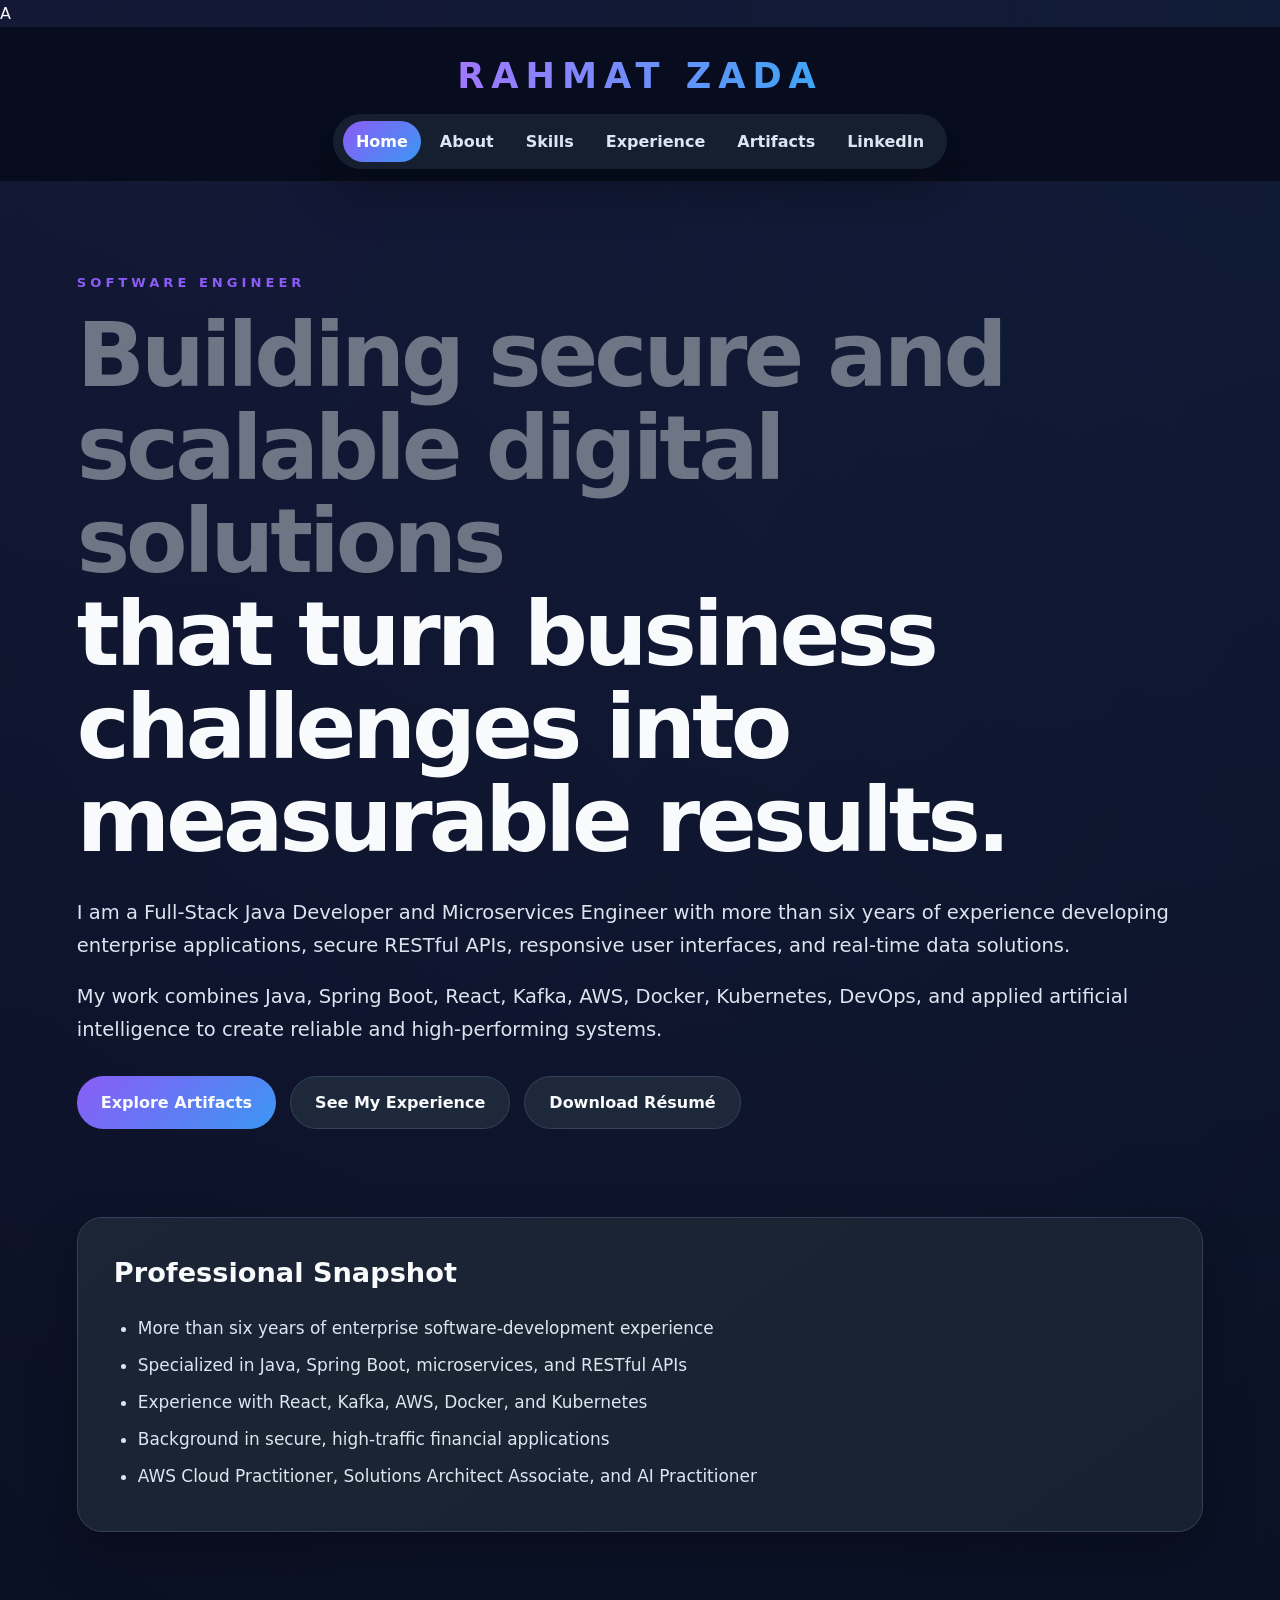
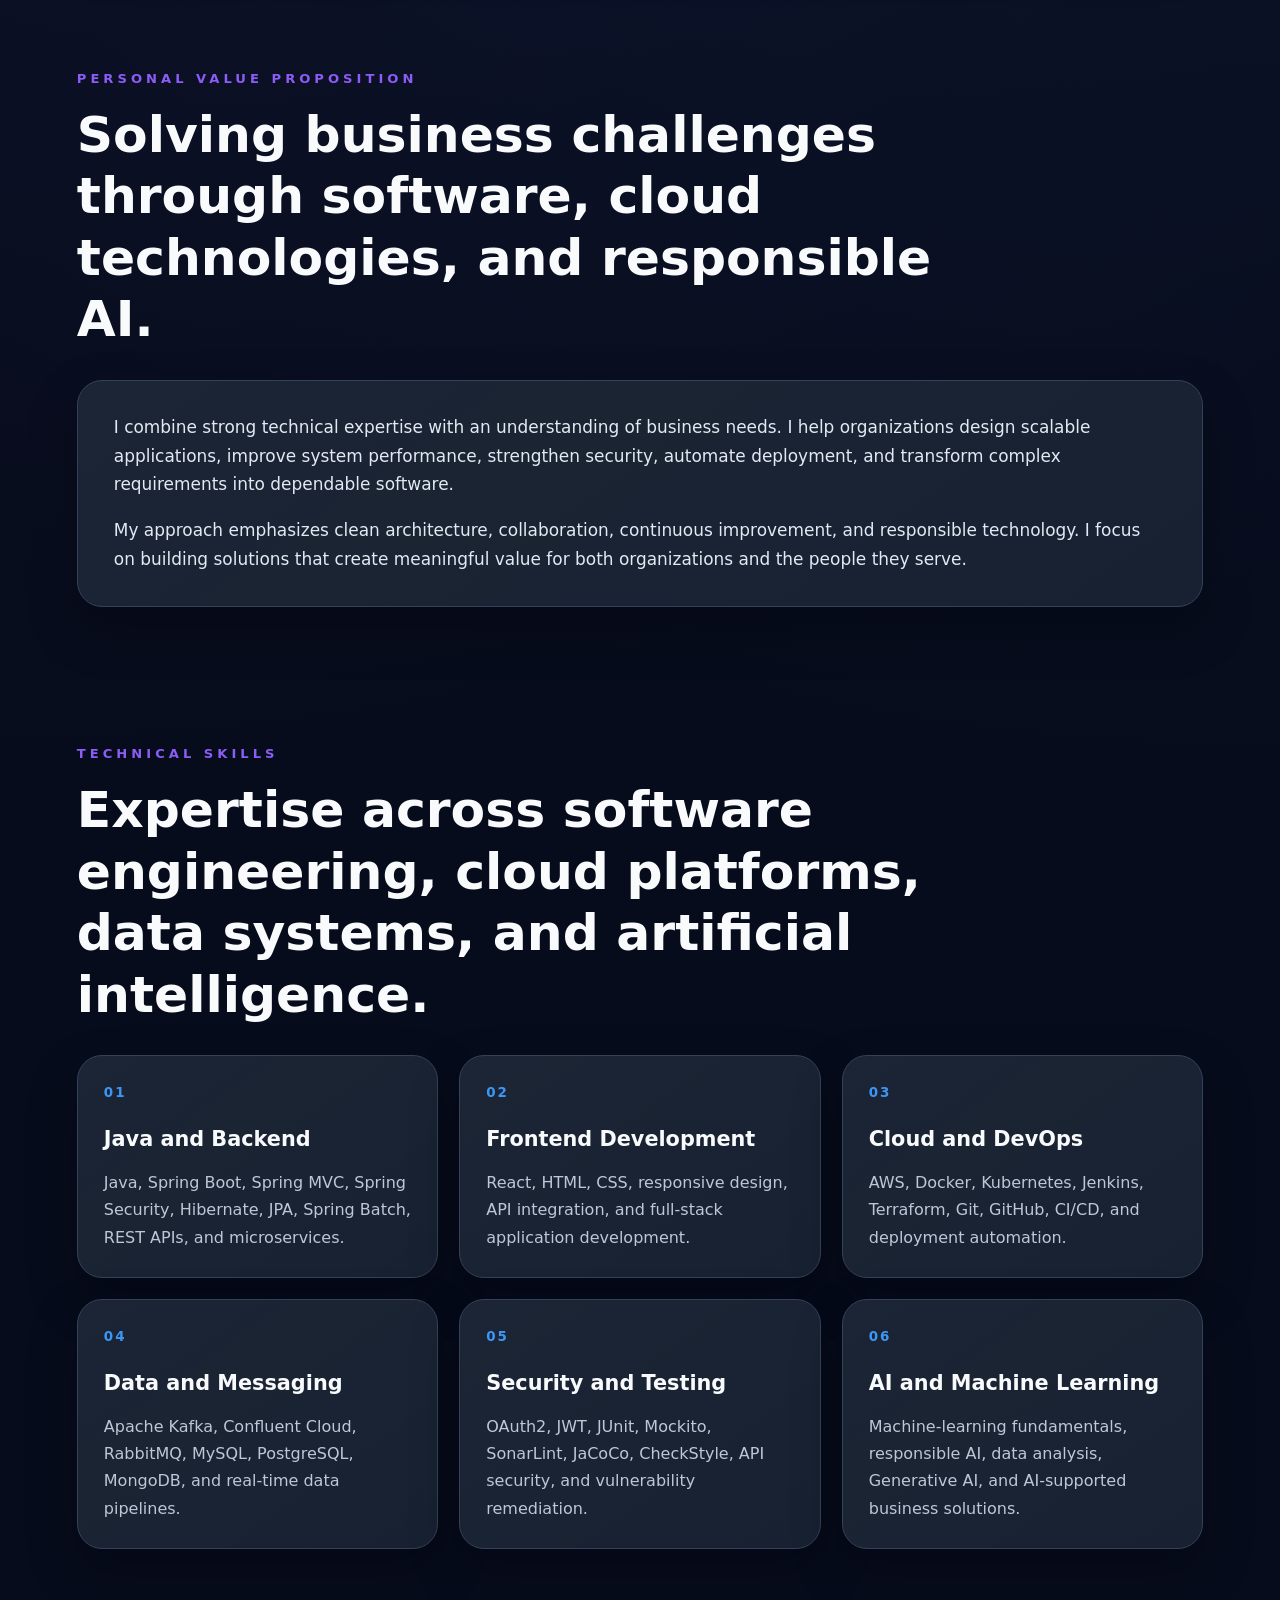
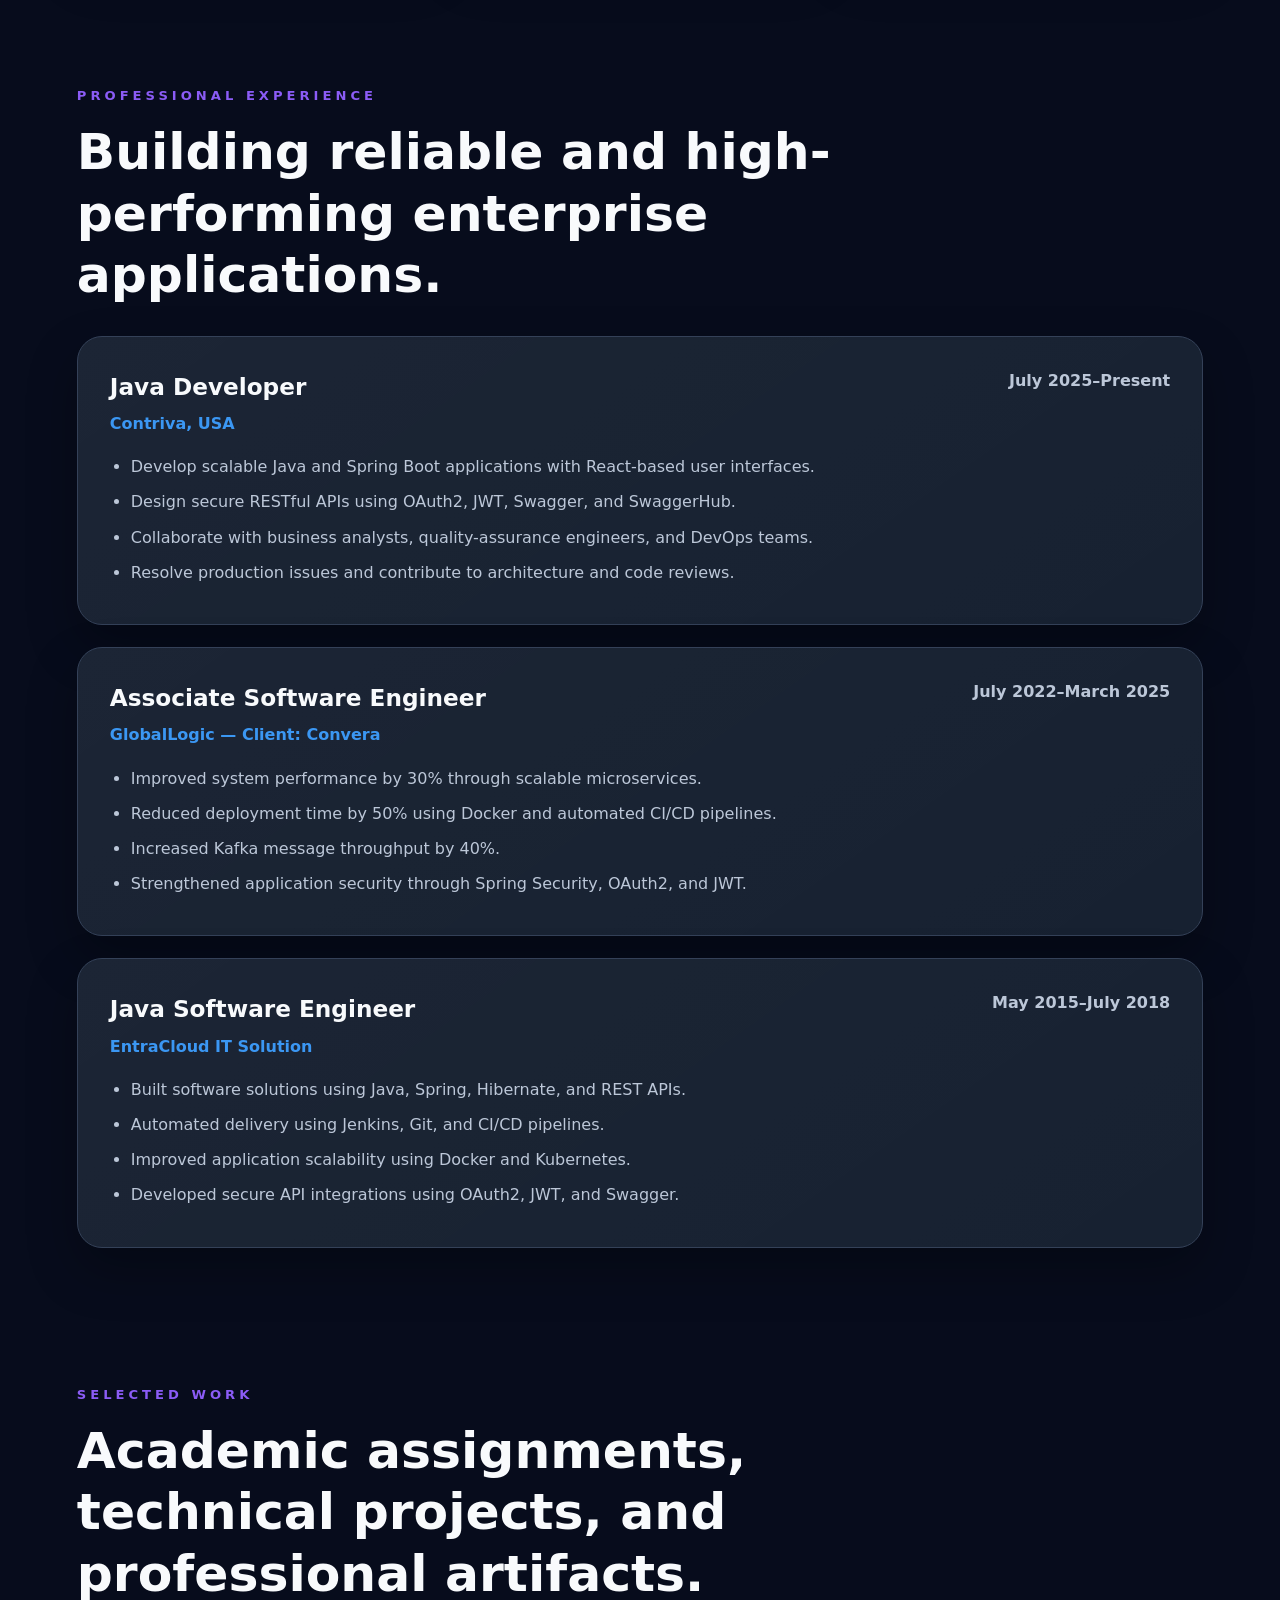
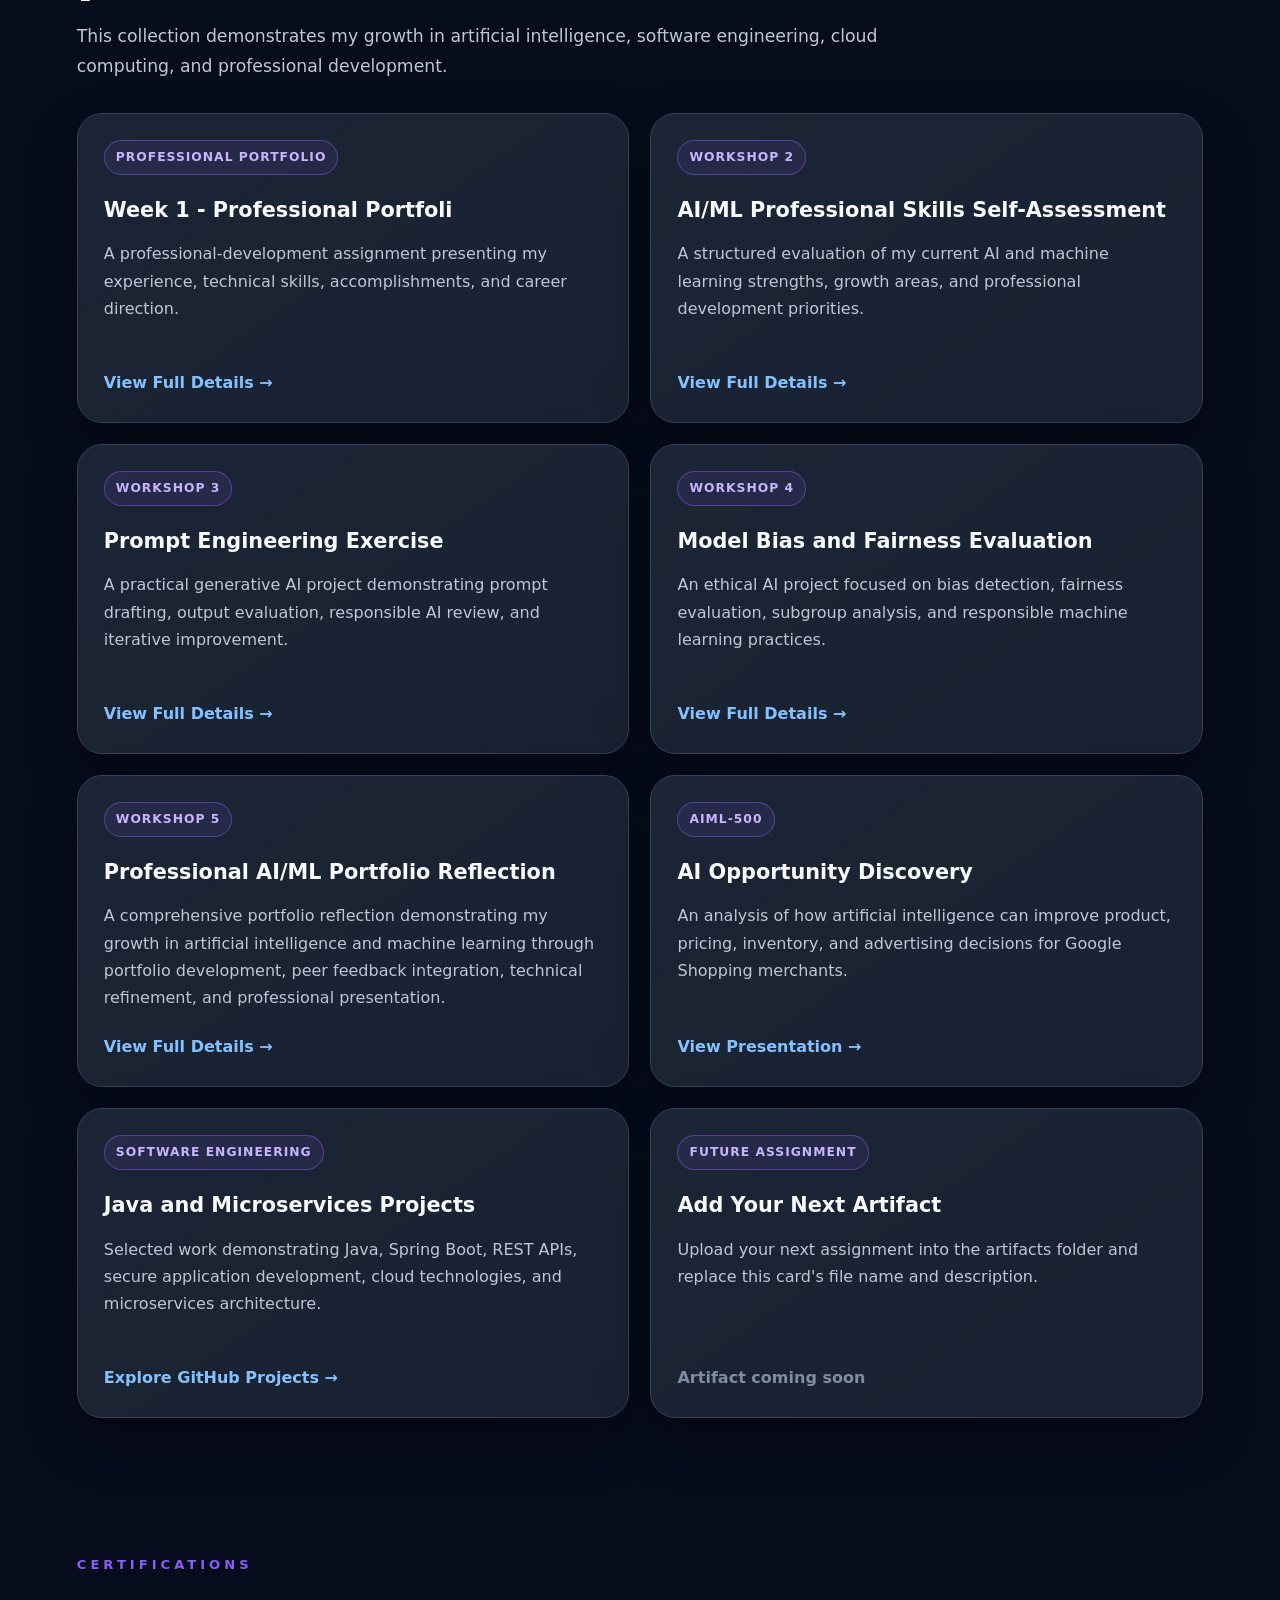
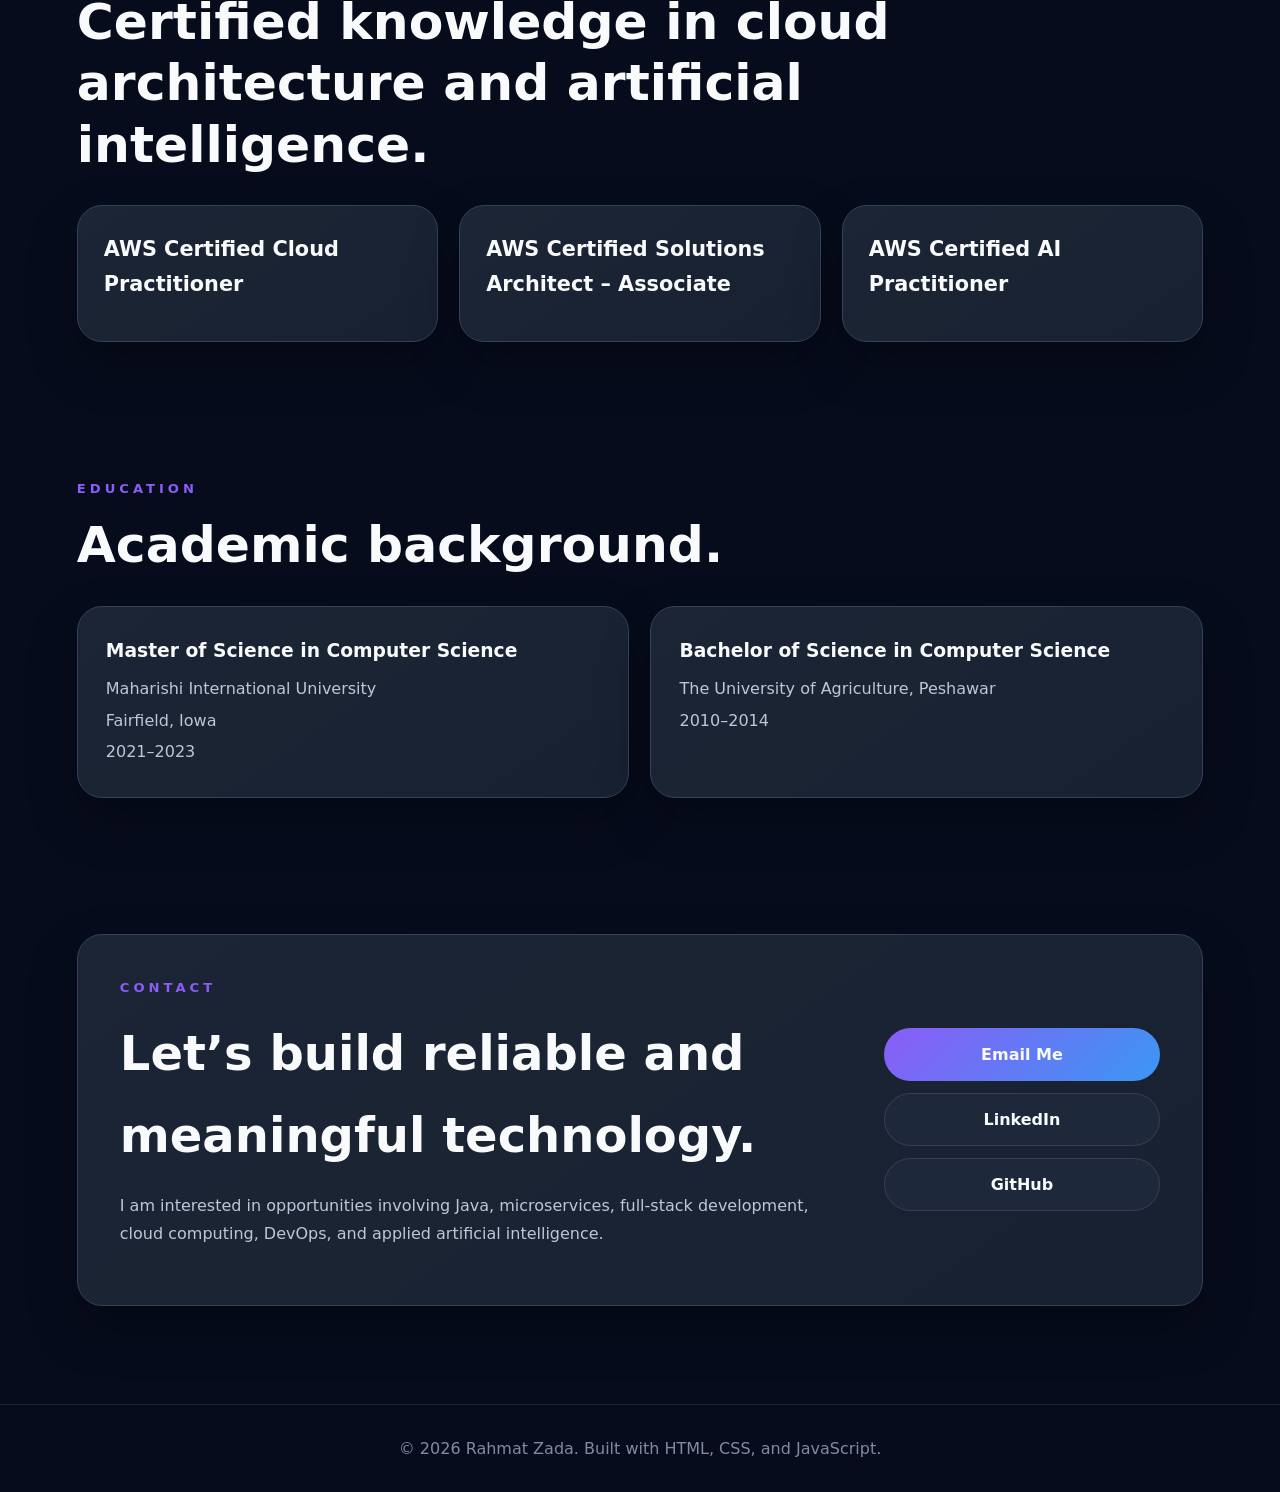
==== commit a07c909f: "Update index.html" ====
--- a/index.html
+++ b/index.html
@@ -1,934 +1,1287 @@
-<!DOCTYPE html>
-<html lang="en">
-
-<head>
-  <meta charset="UTF-8">
-
-  <meta
-    name="viewport"
-    content="width=device-width, initial-scale=1.0"
-  >
-
-  <meta
-    name="description"
-    content="Professional AI/ML Portfolio Reflection by Rahmat Zada."
-  >
-
-  <title>
-    Professional AI/ML Portfolio Reflection | Rahmat Zada
-  </title>
-
-  <!-- Important:
-       Because this file is inside artifact-pages,
-       we go back one folder using ../ -->
-  <link rel="stylesheet" href="../style.css">
-</head>
-
-
-<body>
-
-  <!-- =========================
-       HEADER
-       ========================= -->
-
-  <header class="site-header">
-
-    <div class="header-container">
-
-      <a
-        class="name-logo"
-        href="../index.html#home"
-      >
-        RAHMAT ZADA
-      </a>
-
-
-      <button
-        class="menu-button"
-        id="menuButton"
-        aria-label="Open navigation menu"
-        aria-expanded="false"
-      >
-        ☰
-      </button>
-
-
-      <nav
-        class="navigation"
-        id="navigation"
-      >
-
-        <a href="../index.html#home">
-          Home
-        </a>
-
-        <a href="../index.html#about">
-          About
-        </a>
-
-        <a href="../index.html#skills">
-          Skills
-        </a>
-
-        <a href="../index.html#experience">
-          Experience
-        </a>
-
-        <a href="../index.html#artifacts">
-          Artifacts
-        </a>
-
-        <a
-          href="https://www.linkedin.com/in/rahmat-zada"
-          target="_blank"
-          rel="noopener noreferrer"
-        >
-          LinkedIn
-        </a>
-
-      </nav>
-
-    </div>
-
-  </header>
-
-
-
-  <!-- =========================
-       MAIN CONTENT
-       ========================= -->
-
-  <main>
-
-
-    <!-- =========================
-         HERO
-         ========================= -->
-
-    <section class="hero section">
-
-      <div class="container">
-
-        <p class="section-label">
-          WORKSHOP 5
-        </p>
-
-
-        <h1>
-
-          <span class="muted-heading">
-            Professional AI/ML
-          </span>
-
-          <span>
-            Portfolio Reflection
-          </span>
-
-        </h1>
-
-
-        <div class="hero-description">
-
-          <p>
-            A final reflection highlighting my growth in
-            Artificial Intelligence and Machine Learning through
-            portfolio development, peer feedback, technical
-            refinement, responsible AI practices, and
-            professional presentation.
-          </p>
-
-        </div>
-
-
-        <div class="button-group">
-
-          <a
-            class="button primary-button"
-            href="../artifacts/Assignment%205.pdf"
-            target="_blank"
-            rel="noopener noreferrer"
-          >
-            View Assignment PDF
-          </a>
-
-
-          <a
-            class="button secondary-button"
-            href="../index.html#artifacts"
-          >
-            Back to Artifacts
-          </a>
-
-        </div>
-
-      </div>
-
-    </section>
-
-
-
-    <!-- =========================
-         ARTIFACT OVERVIEW
-         ========================= -->
-
-    <section class="section">
-
-      <div class="container">
-
-        <p class="section-label">
-          Artifact Overview
-        </p>
-
-
-        <h2 class="section-title">
-          Transforming academic AI/ML work into a
-          professional portfolio.
-        </h2>
-
-
-        <article class="card content-card">
-
-          <p>
-            This artifact represents the final reflection on my
-            professional Artificial Intelligence and Machine
-            Learning portfolio. Throughout the course, I had the
-            opportunity to build a collection of work that
-            demonstrates my knowledge, abilities, and development
-            in AI and machine learning.
-          </p>
-
-
-          <p>
-            My fifth and final artifact brings together many of the
-            concepts and skills developed throughout the course.
-            Rather than treating the work only as an academic
-            assignment, I focused on presenting it in a way that
-            would be appropriate for a professional portfolio.
-          </p>
-
-
-          <p>
-            I reviewed, reorganized, clarified, and refined the
-            material so that a recruiter, hiring manager,
-            instructor, or technical professional could understand
-            what the project involved, how I approached it, and why
-            the results were meaningful.
-          </p>
-
-        </article>
-
-      </div>
-
-    </section>
-
-
-
-    <!-- =========================
-         PURPOSE
-         ========================= -->
-
-    <section class="section">
-
-      <div class="container">
-
-        <p class="section-label">
-          Purpose
-        </p>
-
-
-        <h2 class="section-title">
-          Demonstrating both technical ability and
-          professional communication.
-        </h2>
-
-
-        <article class="card content-card">
-
-          <p>
-            One of the most important lessons from developing this
-            portfolio is that technical knowledge alone is not
-            enough. An effective AI/ML professional must also be
-            able to explain technical concepts clearly to different
-            audiences.
-          </p>
-
-
-          <p>
-            For this reason, I focused on presenting the artifact
-            with enough technical detail to demonstrate my
-            understanding while still making the content accessible
-            to readers who may not have a deep technical
-            background.
-          </p>
-
-
-          <p>
-            This process strengthened my ability to connect
-            artificial intelligence and machine learning concepts
-            with practical business and technology environments.
-          </p>
-
-        </article>
-
-      </div>
-
-    </section>
-
-
-
-    <!-- =========================
-         SKILLS DEMONSTRATED
-         ========================= -->
-
-    <section class="section">
-
-      <div class="container">
-
-        <p class="section-label">
-          Skills Demonstrated
-        </p>
-
-
-        <h2 class="section-title">
-          Technical, analytical, and professional skills
-          developed through the portfolio.
-        </h2>
-
-
-        <div class="card-grid">
-
-
-          <article class="card skill-card">
-
-            <span class="card-number">
-              01
-            </span>
-
-            <h3>
-              Artificial Intelligence
-            </h3>
-
-            <p>
-              Applied AI concepts to practical scenarios while
-              considering their value, limitations, and responsible
-              use.
-            </p>
-
-          </article>
-
-
-
-          <article class="card skill-card">
-
-            <span class="card-number">
-              02
-            </span>
-
-            <h3>
-              Machine Learning
-            </h3>
-
-            <p>
-              Strengthened my understanding of data, model
-              evaluation, machine learning concepts, and practical
-              applications.
-            </p>
-
-          </article>
-
-
-
-          <article class="card skill-card">
-
-            <span class="card-number">
-              03
-            </span>
-
-            <h3>
-              Technical Communication
-            </h3>
-
-            <p>
-              Improved my ability to explain complex AI and ML
-              concepts clearly to both technical and nontechnical
-              audiences.
-            </p>
-
-          </article>
-
-
-
-          <article class="card skill-card">
-
-            <span class="card-number">
-              04
-            </span>
-
-            <h3>
-              Analytical Thinking
-            </h3>
-
-            <p>
-              Evaluated information, interpreted results, and
-              improved technical content through structured
-              analysis.
-            </p>
-
-          </article>
-
-
-
-          <article class="card skill-card">
-
-            <span class="card-number">
-              05
-            </span>
-
-            <h3>
-              Responsible AI
-            </h3>
-
-            <p>
-              Developed greater awareness of ethical AI,
-              responsible implementation, risk management, and
-              effective use of AI technologies.
-            </p>
-
-          </article>
-
-
-
-          <article class="card skill-card">
-
-            <span class="card-number">
-              06
-            </span>
-
-            <h3>
-              Professional Presentation
-            </h3>
-
-            <p>
-              Transformed academic assignments into organized,
-              consistent, and professionally presented portfolio
-              artifacts.
-            </p>
-
-          </article>
-
-
-        </div>
-
-      </div>
-
-    </section>
-
-
-
-    <!-- =========================
-         PEER FEEDBACK
-         ========================= -->
-
-    <section class="section">
-
-      <div class="container">
-
-        <p class="section-label">
-          Peer Feedback
-        </p>
-
-
-        <h2 class="section-title">
-          Using constructive feedback to improve
-          technical work.
-        </h2>
-
-
-        <article class="card content-card">
-
-          <p>
-            Feedback from my colleagues during Workshop Five played
-            an important role in improving the portfolio.
-          </p>
-
-
-          <p>
-            Their comments helped me identify areas where my
-            technical explanations, organization, presentation,
-            and clarity could be strengthened.
-          </p>
-
-
-          <p>
-            I reviewed their suggestions and incorporated relevant
-            feedback into previous artifacts by improving
-            descriptions, clarifying technical concepts, and making
-            the overall presentation more consistent.
-          </p>
-
-
-          <p>
-            This experience reinforced the importance of
-            constructive criticism. Another person's perspective
-            can reveal weaknesses or opportunities for improvement
-            that may not be obvious when reviewing our own work.
-          </p>
-
-        </article>
-
-      </div>
-
-    </section>
-
-
-
-    <!-- =========================
-         PROCESS
-         ========================= -->
-
-    <section class="section">
-
-      <div class="container">
-
-        <p class="section-label">
-          Portfolio Refinement Process
-        </p>
-
-
-        <h2 class="section-title">
-          Reviewing, improving, and presenting the portfolio
-          as one complete body of work.
-        </h2>
-
-
-        <div class="experience-list">
-
-
-          <article class="card experience-card">
-
-            <div class="experience-heading">
-
-              <div>
-
-                <h3>
-                  Review Previous Artifacts
-                </h3>
-
-                <p class="company">
-                  Portfolio Evaluation
-                </p>
-
-              </div>
-
-            </div>
-
-
-            <ul>
-
-              <li>
-                Reviewed the complete portfolio instead of
-                evaluating each artifact individually.
-              </li>
-
-              <li>
-                Identified differences in presentation,
-                organization, and technical explanation.
-              </li>
-
-            </ul>
-
-          </article>
-
-
-
-          <article class="card experience-card">
-
-            <div class="experience-heading">
-
-              <div>
-
-                <h3>
-                  Incorporate Feedback
-                </h3>
-
-                <p class="company">
-                  Continuous Improvement
-                </p>
-
-              </div>
-
-            </div>
-
-
-            <ul>
-
-              <li>
-                Evaluated peer comments from Workshop Five.
-              </li>
-
-              <li>
-                Applied relevant suggestions to improve clarity,
-                organization, and presentation.
-              </li>
-
-            </ul>
-
-          </article>
-
-
-
-          <article class="card experience-card">
-
-            <div class="experience-heading">
-
-              <div>
-
-                <h3>
-                  Professional Refinement
-                </h3>
-
-                <p class="company">
-                  Portfolio Presentation
-                </p>
-
-              </div>
-
-            </div>
-
-
-            <ul>
-
-              <li>
-                Improved artifact descriptions and technical
-                explanations.
-              </li>
-
-              <li>
-                Created greater visual and structural consistency
-                across the portfolio.
-              </li>
-
-              <li>
-                Focused on presenting projects for a professional
-                audience.
-              </li>
-
-            </ul>
-
-          </article>
-
-
-        </div>
-
-      </div>
-
-    </section>
-
-
-
-    <!-- =========================
-         LEARNING OUTCOMES
-         ========================= -->
-
-    <section class="section">
-
-      <div class="container">
-
-        <p class="section-label">
-          Learning Outcomes
-        </p>
-
-
-        <h2 class="section-title">
-          Growth across artificial intelligence,
-          machine learning, and professional development.
-        </h2>
-
-
-        <article class="card content-card">
-
-          <p>
-            Reviewing all five artifacts together allowed me to
-            recognize how much my understanding of artificial
-            intelligence and machine learning developed during the
-            course.
-          </p>
-
-
-          <p>
-            The earlier assignments helped establish the
-            foundations, while later projects allowed me to apply
-            AI and ML concepts with greater confidence to practical
-            situations.
-          </p>
-
-
-          <p>
-            Through the portfolio development process, I improved
-            my ability to understand data, analyze information,
-            evaluate results, communicate technical concepts, and
-            consider the practical use of artificial intelligence.
-          </p>
-
-
-          <p>
-            I also developed a stronger understanding of the
-            importance of using AI ethically, responsibly, and
-            effectively.
-          </p>
-
-        </article>
-
-      </div>
-
-    </section>
-
-
-
-    <!-- =========================
-         PROFESSIONAL VALUE
-         ========================= -->
-
-    <section class="section">
-
-      <div class="container">
-
-        <p class="section-label">
-          Professional Value
-        </p>
-
-
-        <h2 class="section-title">
-          Connecting AI/ML learning with real-world
-          technology environments.
-        </h2>
-
-
-        <article class="card content-card">
-
-          <p>
-            This final portfolio demonstrates development in both
-            academic and professional areas.
-          </p>
-
-
-          <p>
-            Through selecting artifacts, revising previous work,
-            incorporating peer feedback, and refining the
-            presentation, I strengthened my ability to communicate
-            AI and machine learning knowledge professionally.
-          </p>
-
-
-          <p>
-            The portfolio reflects improvements in technical
-            knowledge, analytical thinking, problem solving, and
-            professional communication.
-          </p>
-
-
-          <p>
-            These skills will support my future work in information
-            technology as I continue integrating artificial
-            intelligence and machine learning into practical
-            software and business environments.
-          </p>
-
-        </article>
-
-      </div>
-
-    </section>
-
-
-
-    <!-- =========================
-         KEY TAKEAWAY
-         ========================= -->
-
-    <section class="section">
-
-      <div class="container">
-
-        <p class="section-label">
-          Key Takeaway
-        </p>
-
-
-        <h2 class="section-title">
-          Technical knowledge becomes more valuable when it can be
-          communicated, evaluated, and applied effectively.
-        </h2>
-
-
-        <article class="card snapshot-card">
-
-          <p>
-            Building this portfolio helped me understand that a
-            strong AI/ML professional portfolio should demonstrate
-            more than technical skills.
-          </p>
-
-
-          <p>
-            It should also show how an individual approaches
-            problems, evaluates information, responds to feedback,
-            communicates complex concepts, and applies technology
-            responsibly in real-world environments.
-          </p>
-
-        </article>
-
-      </div>
-
-    </section>
-
-
-
-    <!-- =========================
-         REFERENCES
-         ========================= -->
-
-    <section class="section">
-
-      <div class="container">
-
-        <p class="section-label">
-          References
-        </p>
-
-
-        <h2 class="section-title">
-          Supporting sources.
-        </h2>
-
-
-        <article class="card content-card">
-
-          <p>
-            Barrett, A. M., Hendrycks, D., Newman, J.,
-            & Nonnecke, B. (2022).
-            <em>
-              Actionable guidance for high-consequence AI risk
-              management: Towards standards addressing AI
-              catastrophic risks.
-            </em>
-            arXiv.
-          </p>
-
-
-          <p>
-            Lee, J., Su, H., Macchi, M., Polenghi, A.,
-            Wu, W., Zhao, Z., Huang, G. Q., Allgood, K.,
-            Jain, D., & others. (2026).
-            <em>
-              2026 roadmap on artificial intelligence and
-              machine learning for smart manufacturing.
-            </em>
-            arXiv.
-          </p>
-
-
-          <p>
-            Tabassi, E. (2023).
-            <em>
-              Artificial Intelligence Risk Management Framework
-              (AI RMF 1.0).
-            </em>
-            National Institute of Standards and Technology.
-          </p>
-
-        </article>
-
-      </div>
-
-    </section>
-
-
-
-    <!-- =========================
-         VIEW ARTIFACT
-         ========================= -->
-
-    <section class="section">
-
-      <div class="container">
-
-        <article class="card contact-card">
-
-          <div>
-
-            <p class="section-label">
-              Complete Artifact
-            </p>
-
-
-            <h2>
-              View the original Assignment 5 reflection.
-            </h2>
-
-
-            <p>
-              The complete academic submission is available as a
-              PDF for additional context, references, and the
-              original reflection.
-            </p>
-
-          </div>
-
-
-          <div class="contact-buttons">
-
-            <a
-              class="button primary-button"
-              href="../artifacts/Assignment%205.pdf"
-              target="_blank"
-              rel="noopener noreferrer"
-            >
-              View PDF
-            </a>
-
-
-            <a
-              class="button secondary-button"
-              href="../index.html#artifacts"
-            >
-              Back to Portfolio
-            </a>
-
-          </div>
-
-        </article>
-
-      </div>
-
-    </section>
-
-
-  </main>
-
-
-
-  <!-- =========================
-       FOOTER
-       ========================= -->
-
-  <footer>
-
-    <div class="container">
-
-      © <span id="currentYear"></span> Rahmat Zada.
-      Built with HTML, CSS, and JavaScript.
-
-    </div>
-
-  </footer>
-
-
-
-  <!-- Because this file is inside artifact-pages -->
-  <script src="../script.js"></script>
-
-</body>
-
-</html>
+<!DOCTYPE html> 
+
+<html lang="en"> 
+
+<head> 
+
+  <meta charset="UTF-8"> 
+
+  
+
+  <meta 
+
+    name="viewport" 
+
+    content="width=device-width, initial-scale=1.0" 
+
+  > 
+
+  
+
+  <meta 
+
+    name="description" 
+
+    content="Professional portfolio of Rahmat Zada, Full-Stack Java Developer and Microservices Engineer." 
+
+  > 
+
+  
+
+  <title>Rahmat Zada | Software Engineer</title> 
+
+  
+
+  <link rel="stylesheet" href="style.css"> 
+
+</head>A 
+
+  
+
+<body> 
+
+  <header class="site-header"> 
+
+    <div class="header-container"> 
+
+      <a class="name-logo" href="#home"> 
+
+        RAHMAT ZADA 
+
+      </a> 
+
+  
+
+      <button 
+
+        class="menu-button" 
+
+        id="menuButton" 
+
+        aria-label="Open navigation menu" 
+
+        aria-expanded="false" 
+
+      > 
+
+        ☰ 
+
+      </button> 
+
+  
+
+      <nav class="navigation" id="navigation"> 
+
+        <a href="#home">Home</a> 
+
+        <a href="#about">About</a> 
+
+        <a href="#skills">Skills</a> 
+
+        <a href="#experience">Experience</a> 
+
+        <a href="#artifacts">Artifacts</a> 
+
+  
+
+        <a 
+
+          href="https://www.linkedin.com/in/rahmat-zada" 
+
+          target="_blank" 
+
+          rel="noopener noreferrer" 
+
+        > 
+
+          LinkedIn 
+
+        </a> 
+
+      </nav> 
+
+    </div> 
+
+  </header> 
+
+  
+
+  <main> 
+
+    <section class="hero section" id="home"> 
+
+      <div class="container"> 
+
+        <p class="section-label">Software Engineer</p> 
+
+  
+
+        <h1> 
+
+          <span class="muted-heading"> 
+
+            Building secure and scalable digital solutions 
+
+          </span> 
+
+  
+
+          <span> 
+
+            that turn business challenges into measurable results. 
+
+          </span> 
+
+        </h1> 
+
+  
+
+        <div class="hero-description"> 
+
+          <p> 
+
+            I am a Full-Stack Java Developer and Microservices Engineer 
+
+            with more than six years of experience developing enterprise 
+
+            applications, secure RESTful APIs, responsive user interfaces, 
+
+            and real-time data solutions. 
+
+          </p> 
+
+  
+
+          <p> 
+
+            My work combines Java, Spring Boot, React, Kafka, AWS, 
+
+            Docker, Kubernetes, DevOps, and applied artificial 
+
+            intelligence to create reliable and high-performing systems. 
+
+          </p> 
+
+        </div> 
+
+  
+
+        <div class="button-group"> 
+
+          <a class="button primary-button" href="#artifacts"> 
+
+            Explore Artifacts 
+
+          </a> 
+
+  
+
+          <a class="button secondary-button" href="#experience"> 
+
+            See My Experience 
+
+          </a> 
+
+  
+
+          <a 
+
+            class="button secondary-button" 
+
+            href="resume/Rahmat-Zada-Resume.docx" 
+
+            download 
+
+          > 
+
+            Download Résumé 
+
+          </a> 
+
+        </div> 
+
+      </div> 
+
+    </section> 
+
+  
+
+    <section class="section snapshot-section"> 
+
+      <div class="container"> 
+
+        <article class="card snapshot-card"> 
+
+          <h2>Professional Snapshot</h2> 
+
+  
+
+          <ul> 
+
+            <li> 
+
+              More than six years of enterprise software-development 
+
+              experience 
+
+            </li> 
+
+  
+
+            <li> 
+
+              Specialized in Java, Spring Boot, microservices, and 
+
+              RESTful APIs 
+
+            </li> 
+
+  
+
+            <li> 
+
+              Experience with React, Kafka, AWS, Docker, and Kubernetes 
+
+            </li> 
+
+  
+
+            <li> 
+
+              Background in secure, high-traffic financial applications 
+
+            </li> 
+
+  
+
+            <li> 
+
+              AWS Cloud Practitioner, Solutions Architect Associate, 
+
+              and AI Practitioner 
+
+            </li> 
+
+          </ul> 
+
+        </article> 
+
+      </div> 
+
+    </section> 
+
+  
+
+    <section class="section" id="about"> 
+
+      <div class="container"> 
+
+        <p class="section-label">Personal Value Proposition</p> 
+
+  
+
+        <h2 class="section-title"> 
+
+          Solving business challenges through software, cloud 
+
+          technologies, and responsible AI. 
+
+        </h2> 
+
+  
+
+        <article class="card content-card"> 
+
+          <p> 
+
+            I combine strong technical expertise with an understanding 
+
+            of business needs. I help organizations design scalable 
+
+            applications, improve system performance, strengthen 
+
+            security, automate deployment, and transform complex 
+
+            requirements into dependable software. 
+
+          </p> 
+
+  
+
+          <p> 
+
+            My approach emphasizes clean architecture, collaboration, 
+
+            continuous improvement, and responsible technology. I focus 
+
+            on building solutions that create meaningful value for both 
+
+            organizations and the people they serve. 
+
+          </p> 
+
+        </article> 
+
+      </div> 
+
+    </section> 
+
+  
+
+    <section class="section" id="skills"> 
+
+      <div class="container"> 
+
+        <p class="section-label">Technical Skills</p> 
+
+  
+
+        <h2 class="section-title"> 
+
+          Expertise across software engineering, cloud platforms, 
+
+          data systems, and artificial intelligence. 
+
+        </h2> 
+
+  
+
+        <div class="card-grid"> 
+
+          <article class="card skill-card"> 
+
+            <span class="card-number">01</span> 
+
+            <h3>Java and Backend</h3> 
+
+  
+
+            <p> 
+
+              Java, Spring Boot, Spring MVC, Spring Security, 
+
+              Hibernate, JPA, Spring Batch, REST APIs, and 
+
+              microservices. 
+
+            </p> 
+
+          </article> 
+
+  
+
+          <article class="card skill-card"> 
+
+            <span class="card-number">02</span> 
+
+            <h3>Frontend Development</h3> 
+
+  
+
+            <p> 
+
+              React, HTML, CSS, responsive design, API integration, 
+
+              and full-stack application development. 
+
+            </p> 
+
+          </article> 
+
+  
+
+          <article class="card skill-card"> 
+
+            <span class="card-number">03</span> 
+
+            <h3>Cloud and DevOps</h3> 
+
+  
+
+            <p> 
+
+              AWS, Docker, Kubernetes, Jenkins, Terraform, Git, 
+
+              GitHub, CI/CD, and deployment automation. 
+
+            </p> 
+
+          </article> 
+
+  
+
+          <article class="card skill-card"> 
+
+            <span class="card-number">04</span> 
+
+            <h3>Data and Messaging</h3> 
+
+  
+
+            <p> 
+
+              Apache Kafka, Confluent Cloud, RabbitMQ, MySQL, 
+
+              PostgreSQL, MongoDB, and real-time data pipelines. 
+
+            </p> 
+
+          </article> 
+
+  
+
+          <article class="card skill-card"> 
+
+            <span class="card-number">05</span> 
+
+            <h3>Security and Testing</h3> 
+
+  
+
+            <p> 
+
+              OAuth2, JWT, JUnit, Mockito, SonarLint, JaCoCo, 
+
+              CheckStyle, API security, and vulnerability remediation. 
+
+            </p> 
+
+          </article> 
+
+  
+
+          <article class="card skill-card"> 
+
+            <span class="card-number">06</span> 
+
+            <h3>AI and Machine Learning</h3> 
+
+  
+
+            <p> 
+
+              Machine-learning fundamentals, responsible AI, 
+
+              data analysis, Generative AI, and AI-supported 
+
+              business solutions. 
+
+            </p> 
+
+          </article> 
+
+        </div> 
+
+      </div> 
+
+    </section> 
+
+  
+
+    <section class="section" id="experience"> 
+
+      <div class="container"> 
+
+        <p class="section-label">Professional Experience</p> 
+
+  
+
+        <h2 class="section-title"> 
+
+          Building reliable and high-performing enterprise applications. 
+
+        </h2> 
+
+  
+
+        <div class="experience-list"> 
+
+          <article class="card experience-card"> 
+
+            <div class="experience-heading"> 
+
+              <div> 
+
+                <h3>Java Developer</h3> 
+
+                <p class="company">Contriva, USA</p> 
+
+              </div> 
+
+  
+
+              <p class="date">July 2025–Present</p> 
+
+            </div> 
+
+  
+
+            <ul> 
+
+              <li> 
+
+                Develop scalable Java and Spring Boot applications 
+
+                with React-based user interfaces. 
+
+              </li> 
+
+  
+
+              <li> 
+
+                Design secure RESTful APIs using OAuth2, JWT, 
+
+                Swagger, and SwaggerHub. 
+
+              </li> 
+
+  
+
+              <li> 
+
+                Collaborate with business analysts, quality-assurance 
+
+                engineers, and DevOps teams. 
+
+              </li> 
+
+  
+
+              <li> 
+
+                Resolve production issues and contribute to 
+
+                architecture and code reviews. 
+
+              </li> 
+
+            </ul> 
+
+          </article> 
+
+  
+
+          <article class="card experience-card"> 
+
+            <div class="experience-heading"> 
+
+              <div> 
+
+                <h3>Associate Software Engineer</h3> 
+
+                <p class="company"> 
+
+                  GlobalLogic — Client: Convera 
+
+                </p> 
+
+              </div> 
+
+  
+
+              <p class="date">July 2022–March 2025</p> 
+
+            </div> 
+
+  
+
+            <ul> 
+
+              <li> 
+
+                Improved system performance by 30% through scalable 
+
+                microservices. 
+
+              </li> 
+
+  
+
+              <li> 
+
+                Reduced deployment time by 50% using Docker and 
+
+                automated CI/CD pipelines. 
+
+              </li> 
+
+  
+
+              <li> 
+
+                Increased Kafka message throughput by 40%. 
+
+              </li> 
+
+  
+
+              <li> 
+
+                Strengthened application security through Spring 
+
+                Security, OAuth2, and JWT. 
+
+              </li> 
+
+            </ul> 
+
+          </article> 
+
+  
+
+          <article class="card experience-card"> 
+
+            <div class="experience-heading"> 
+
+              <div> 
+
+                <h3>Java Software Engineer</h3> 
+
+                <p class="company">EntraCloud IT Solution</p> 
+
+              </div> 
+
+  
+
+              <p class="date">May 2015–July 2018</p> 
+
+            </div> 
+
+  
+
+            <ul> 
+
+              <li> 
+
+                Built software solutions using Java, Spring, 
+
+                Hibernate, and REST APIs. 
+
+              </li> 
+
+  
+
+              <li> 
+
+                Automated delivery using Jenkins, Git, and 
+
+                CI/CD pipelines. 
+
+              </li> 
+
+  
+
+              <li> 
+
+                Improved application scalability using Docker 
+
+                and Kubernetes. 
+
+              </li> 
+
+  
+
+              <li> 
+
+                Developed secure API integrations using OAuth2, 
+
+                JWT, and Swagger. 
+
+              </li> 
+
+            </ul> 
+
+          </article> 
+
+        </div> 
+
+      </div> 
+
+    </section> 
+
+  
+
+    <section class="section" id="artifacts"> 
+
+      <div class="container"> 
+
+        <p class="section-label">Selected Work</p> 
+
+  
+
+        <h2 class="section-title"> 
+
+          Academic assignments, technical projects, and professional 
+
+          artifacts. 
+
+        </h2> 
+
+  
+
+        <p class="section-description"> 
+
+          This collection demonstrates my growth in artificial 
+
+          intelligence, software engineering, cloud computing, 
+
+          and professional development. 
+
+        </p> 
+
+  
+
+        <div class="artifact-grid"> 
+
+          <article class="card artifact-card"> 
+
+            <span class="artifact-category">Professional Portfolio</span> 
+
+  
+
+            <h3>Week 1 - Professional Portfoli</h3> 
+
+  
+
+            <p> 
+
+              A professional-development assignment presenting my 
+
+              experience, technical skills, accomplishments, and 
+
+              career direction. 
+
+            </p> 
+
+  
+
+           <a 
+
+    class="artifact-link" 
+
+    href="artifact-pages/week-1-professional-portfolio.html" 
+
+> 
+
+    View Full Details → 
+
+</a> 
+
+          </article> 
+
+  
+
+          <article class="card artifact-card"> 
+
+  <span class="artifact-category"> 
+
+    WORKSHOP 2 
+
+  </span> 
+
+  
+
+  <h3> 
+
+    AI/ML Professional Skills Self-Assessment 
+
+  </h3> 
+
+  
+
+  <p> 
+
+    A structured evaluation of my current AI and machine learning 
+
+    strengths, growth areas, and professional development priorities. 
+
+  </p> 
+
+  
+
+  <a 
+
+    class="artifact-link" 
+
+    href="artifact-pages/week-2-skills-self-assessment.html" 
+
+  > 
+
+    View Full Details → 
+
+  </a> 
+
+</article> 
+
+          <article class="card artifact-card"> 
+
+  <span class="artifact-category"> 
+
+    WORKSHOP 3 
+
+  </span> 
+
+  
+
+  <h3> 
+
+    Prompt Engineering Exercise 
+
+  </h3> 
+
+  
+
+  <p> 
+
+    A practical generative AI project demonstrating prompt drafting, 
+
+    output evaluation, responsible AI review, and iterative improvement. 
+
+  </p> 
+
+  
+
+  <a 
+
+    class="artifact-link" 
+
+    href="artifact-pages/week-3-prompt-engineering.html" 
+
+  > 
+
+    View Full Details → 
+
+  </a> 
+
+</article> 
+
+          <article class="card artifact-card"> 
+
+  
+
+    <span class="artifact-category"> 
+
+        WORKSHOP 4 
+
+    </span> 
+
+  
+
+    <h3> 
+
+        Model Bias and Fairness Evaluation 
+
+    </h3> 
+
+  
+
+    <p> 
+
+        An ethical AI project focused on bias detection, 
+
+        fairness evaluation, subgroup analysis, and responsible 
+
+        machine learning practices. 
+
+    </p> 
+
+  
+
+    <a 
+
+        class="artifact-link" 
+
+        href="artifact-pages/week-4-model-bias.html" 
+
+    > 
+
+        View Full Details → 
+
+    </a> 
+
+  
+
+</article> 
+
+          <article class="card artifact-card"> 
+
+  
+
+    <span class="artifact-category"> 
+
+        WORKSHOP 5 
+
+    </span> 
+
+  
+
+    <h3> 
+
+        Professional AI/ML Portfolio Reflection 
+
+    </h3> 
+
+  
+
+    <p> 
+
+        A comprehensive portfolio reflection demonstrating my 
+
+        growth in artificial intelligence and machine learning 
+
+        through portfolio development, peer feedback integration, 
+
+        technical refinement, and professional presentation. 
+
+    </p> 
+
+  
+
+    <a 
+
+        class="artifact-link" 
+
+        href="artifact-pages/week-5-portfolio-reflection.html" 
+
+    > 
+
+        View Full Details → 
+
+    </a> 
+
+  
+
+</article> 
+
+          <article class="card artifact-card"> 
+
+            <span class="artifact-category">AIML-500</span> 
+
+  
+
+            <h3>AI Opportunity Discovery</h3> 
+
+  
+
+            <p> 
+
+              An analysis of how artificial intelligence can improve 
+
+              product, pricing, inventory, and advertising decisions 
+
+              for Google Shopping merchants. 
+
+            </p> 
+
+  
+
+            <a 
+
+              class="artifact-link" 
+
+              href="artifacts/AI-Opportunity-Discovery.pptx" 
+
+              target="_blank" 
+
+            > 
+
+              View Presentation → 
+
+            </a> 
+
+          </article> 
+
+  
+
+          <article class="card artifact-card"> 
+
+            <span class="artifact-category">Software Engineering</span> 
+
+  
+
+            <h3>Java and Microservices Projects</h3> 
+
+  
+
+            <p> 
+
+              Selected work demonstrating Java, Spring Boot, REST APIs, 
+
+              secure application development, cloud technologies, 
+
+              and microservices architecture. 
+
+            </p> 
+
+  
+
+            <a 
+
+              class="artifact-link" 
+
+              href="https://github.com/zem5399?tab=repositories" 
+
+              target="_blank" 
+
+              rel="noopener noreferrer" 
+
+            > 
+
+              Explore GitHub Projects → 
+
+            </a> 
+
+          </article> 
+
+  
+
+          <article class="card artifact-card"> 
+
+            <span class="artifact-category">Future Assignment</span> 
+
+  
+
+            <h3>Add Your Next Artifact</h3> 
+
+  
+
+            <p> 
+
+              Upload your next assignment into the artifacts folder 
+
+              and replace this card's file name and description. 
+
+            </p> 
+
+  
+
+            <span class="inactive-link"> 
+
+              Artifact coming soon 
+
+            </span> 
+
+          </article> 
+
+        </div> 
+
+      </div> 
+
+    </section> 
+
+  
+
+    <section class="section" id="certifications"> 
+
+      <div class="container"> 
+
+        <p class="section-label">Certifications</p> 
+
+  
+
+        <h2 class="section-title"> 
+
+          Certified knowledge in cloud architecture and artificial 
+
+          intelligence. 
+
+        </h2> 
+
+  
+
+        <div class="certification-grid"> 
+
+          <article class="card certification-card"> 
+
+            <h3>AWS Certified Cloud Practitioner</h3> 
+
+          </article> 
+
+  
+
+          <article class="card certification-card"> 
+
+            <h3>AWS Certified Solutions Architect – Associate</h3> 
+
+          </article> 
+
+  
+
+          <article class="card certification-card"> 
+
+            <h3>AWS Certified AI Practitioner</h3> 
+
+          </article> 
+
+        </div> 
+
+      </div> 
+
+    </section> 
+
+  
+
+    <section class="section" id="education"> 
+
+      <div class="container"> 
+
+        <p class="section-label">Education</p> 
+
+  
+
+        <h2 class="section-title">Academic background.</h2> 
+
+  
+
+        <div class="education-grid"> 
+
+          <article class="card education-card"> 
+
+            <h3>Master of Science in Computer Science</h3> 
+
+            <p>Maharishi International University</p> 
+
+            <p>Fairfield, Iowa</p> 
+
+            <p>2021–2023</p> 
+
+          </article> 
+
+  
+
+          <article class="card education-card"> 
+
+            <h3>Bachelor of Science in Computer Science</h3> 
+
+            <p>The University of Agriculture, Peshawar</p> 
+
+            <p>2010–2014</p> 
+
+          </article> 
+
+        </div> 
+
+      </div> 
+
+    </section> 
+
+  
+
+    <section class="section" id="contact"> 
+
+      <div class="container"> 
+
+        <article class="card contact-card"> 
+
+          <div> 
+
+            <p class="section-label">Contact</p> 
+
+  
+
+            <h2> 
+
+              Let’s build reliable and meaningful technology. 
+
+            </h2> 
+
+  
+
+            <p> 
+
+              I am interested in opportunities involving Java, 
+
+              microservices, full-stack development, cloud computing, 
+
+              DevOps, and applied artificial intelligence. 
+
+            </p> 
+
+          </div> 
+
+  
+
+          <div class="contact-buttons"> 
+
+            <a 
+
+              class="button primary-button" 
+
+              href="mailto:rahmat.zada5399@gmail.com" 
+
+            > 
+
+              Email Me 
+
+            </a> 
+
+  
+
+            <a 
+
+              class="button secondary-button" 
+
+              href="https://www.linkedin.com/in/rahmat-zada" 
+
+              target="_blank" 
+
+              rel="noopener noreferrer" 
+
+            > 
+
+              LinkedIn 
+
+            </a> 
+
+  
+
+            <a 
+
+              class="button secondary-button" 
+
+              href="https://github.com/zem5399" 
+
+              target="_blank" 
+
+              rel="noopener noreferrer" 
+
+            > 
+
+              GitHub 
+
+            </a> 
+
+          </div> 
+
+        </article> 
+
+      </div> 
+
+    </section> 
+
+  </main> 
+
+  
+
+  <footer> 
+
+    <div class="container"> 
+
+      © <span id="currentYear"></span> Rahmat Zada. 
+
+      Built with HTML, CSS, and JavaScript. 
+
+    </div> 
+
+  </footer> 
+
+  
+
+  <script src="script.js"></script> 
+
+</body> 
+
+</html> 
+
+ 
